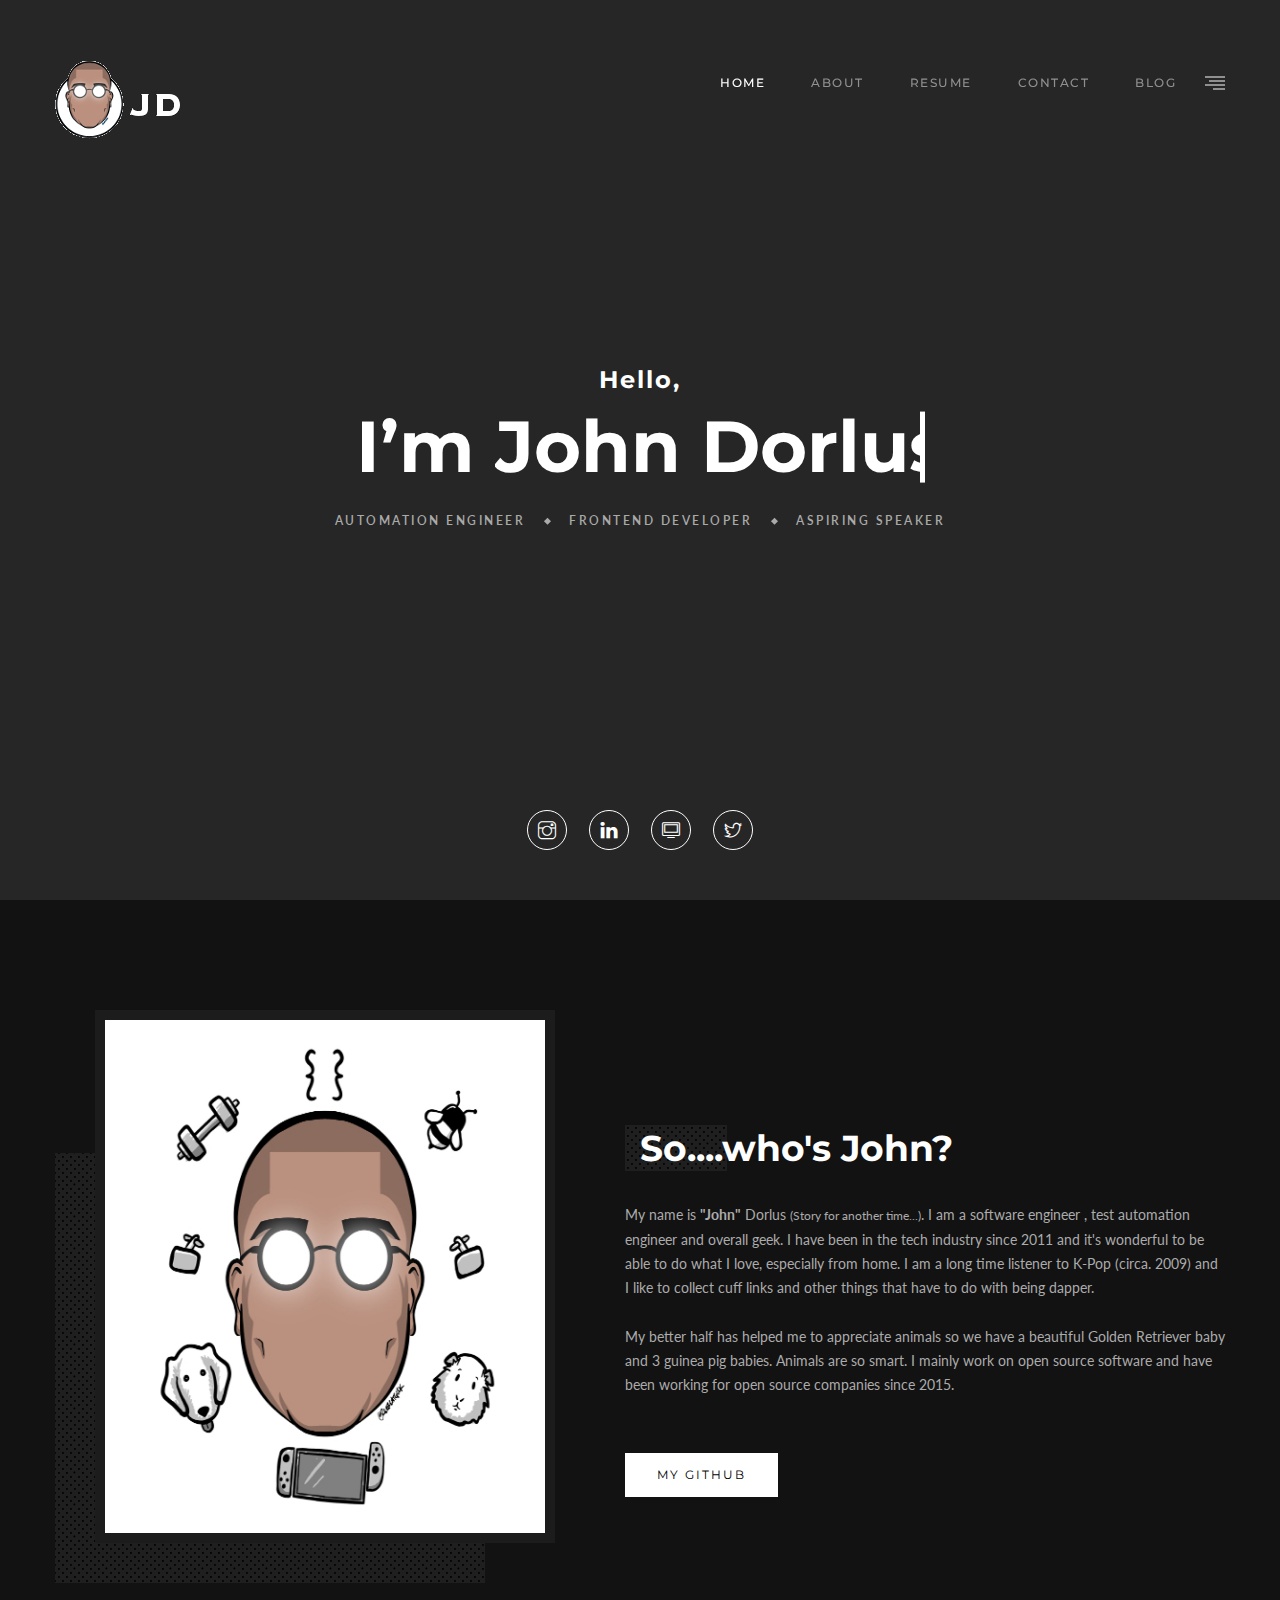
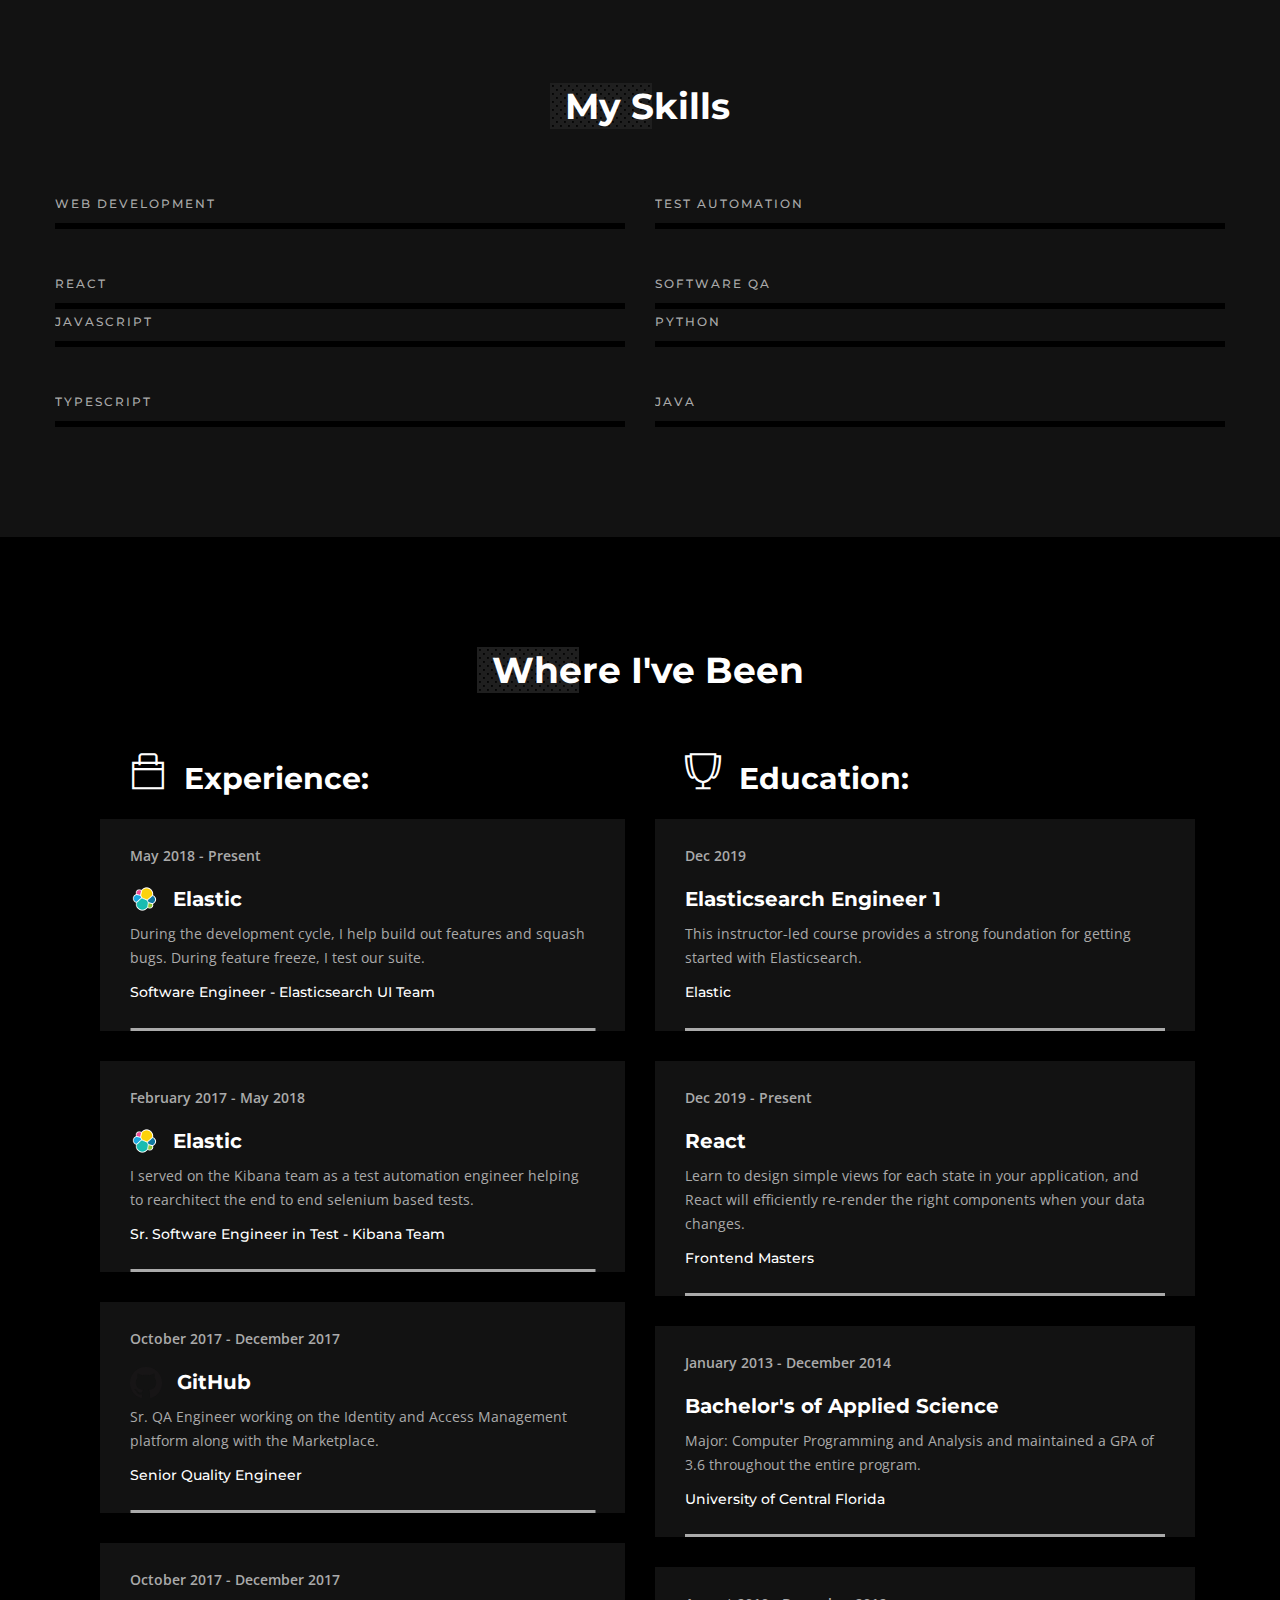
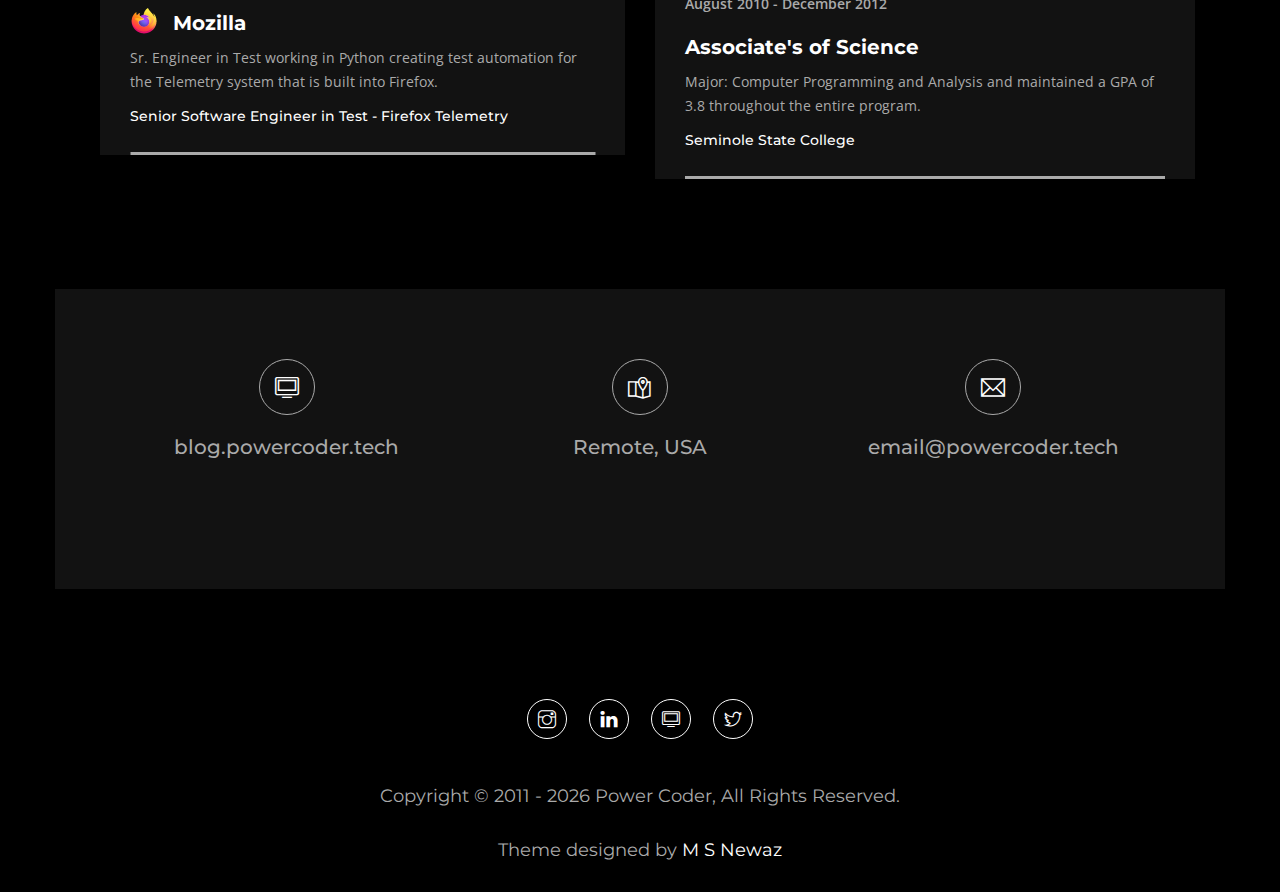
==== index.html @ 0dadda08 "Added new icons for job section and updated job descriptions." ====
<!doctype html>
<html class="no-js" lang="zxx">

<head>
    <meta charset="utf-8">
    <meta http-equiv="X-UA-Compatible" content="IE=edge">
    <title>John Dorlus | Developer | Tester</title>
    <meta name="description" content="">
    <meta name="viewport" content="width=device-width, initial-scale=1">
    <!-- Favicon icon -->
    <link rel="icon" href="img/favicon.ico" sizes="16x16" type="image/png">
    <!-- All CSS file included here -->
    <link rel="stylesheet" href="css/bootstrap.min.css">
    <link rel="stylesheet" href="css/slick.css">
    <link rel="stylesheet" href="css/elements.css">
    <link rel="stylesheet" href="style.css">
    <link rel="stylesheet" href="css/responsive.css">
    <!-- Modernizr JS -->
    <script src="js/vendor/modernizr-2.8.3.min.js"></script>
</head>

<body id="top">
    <!-- Main wrapper start -->
    <div class="wrapper dark-layout">
        <!-- Header area start -->
        <header id="header-area" class="header-area" data-spy="affix" data-offset-top="1">
            <nav class="navbar">
                <div class="container">
                    <div class="row">
                        <div class="col-sm-12">
                            <div class="navbar-inner">
                                <div class="logo">
                                    <a href="#"><img src="img/dark/JD_Logo.png" alt="Powercoder Logo" /></a>
                                </div>
                                <div class="main-menu-wrapper" id="navigation">
                                    <ul class="nav navbar-nav navbar-right" id="main-menu">
                                        <li class="active"><a href="#home">Home</a></li>
                                        <li><a href="#about">About</a></li>
                                        <li><a href="#resume">Resume</a></li>
                                        <li><a href="#contact">Contact</a></li>
                                        <li><a href="https://blog.powercoder.tech" target="_blank">Blog</a></li>
                                    </ul>
                                </div>
                                <div class="expand-menu-open">
                                    <span></span>
                                    <span></span>
                                    <span></span>
                                    <span></span>
                                </div>
                            </div>
                        </div>
                    </div>
                </div>
            </nav>
        </header>
        <!-- Header area end -->
        <!-- Slide menu start -->
        <div class="mainmenu-expand">
            <div class="close-menu">
                <i class="ti-close"></i>
            </div>
            <div class="menu-logo">
                <a href="index.html"><img src="img/dark/JD_Logo.png" alt=""></a>
            </div>
            <nav class="navbar">
                <div class="mainmenu-box" id="navigation-2">
                    <ul class="nav navbar-nav" id="slide-nav">
                        <li class="active"><a href="#home">Home</a></li>
                        <li><a href="#about">About</a></li>
                        <li><a href="#resume">Resume</a></li>
                        <li><a href="#contact">Contact</a></li>
                        <li><a href="https://blog.powercoder.tech" target="_blank">Blog</a></li>
                    </ul>
                </div>
            </nav>
            <div class="sidebar-bookmark-area">
                <p>Follow me on social media:</p>
                <ul class="expand-social social-bookmark">
                    <li>
                        <a target="_blank" href="https://www.instagram.com/thepowercoder"><i
                                class="ti-instagram"></i></a>
                    </li>
                    <li>
                        <a target="_blank" href="https://www.linkedin.com/in/johndorlus"><i class="ti-linkedin"></i></a>
                    </li>
                    <li>
                        <a target="_blank" href="https://dev.to/the_power_coder"><i class="ti-desktop"></i></a>
                    </li>
                    <li>
                        <a target="_blank" href="https://www.twitter.com/the_power_coder"><i class="ti-twitter"></i></a>
                    </li>
                </ul>
            </div>
            <p class="expand-copyright">Copyright &copy; 2011 - <span id="year"></span></p>
            <p class="expand-copyright">Power Coder, All Rights Reserved.</p>
        </div>
        <!-- Slide menu end -->
        <!-- Main content start -->
        <div class="content">
            <!-- Slider area start -->
            <div class="slider-area" id="home">
                <div class="container-fluid">
                    <div class="row">
                        <div class="col-lg-12">
                            <div class="slider-content-wrapper">
                                <div class="slider-content text-center">
                                    <h3>Hello,</h3>
                                    <h1 class="cd-headline clip is-full-width">
                                        <span>I’m </span>
                                        <span class="cd-words-wrapper">
                                            <b class="is-visible">John Dorlus</b>
                                            <b>a Software Engineer</b>
                                            <b>a Test Automation Engineer</b>
                                            <b>an Elastician</b>
                                        </span>
                                    </h1>
                                    <h1 class="mobile-slider-title">I’m John Dorlus</h1>
                                    <ul class="profile-description">
                                        <li>AUTOMATION ENGINEER</li>
                                        <li>FRONTEND DEVELOPER</li>
                                        <li>ASPIRING SPEAKER</li>
                                    </ul>
                                </div>
                                <div class="header-social social-bookmark">
                                    <ul>
                                        <li>
                                            <a target="_blank" href="https://www.instagram.com/thepowercoder"><i
                                                    class="ti-instagram"></i></a>
                                        </li>
                                        <li>
                                            <a target="_blank" href="https://www.linkedin.com/in/johndorlus"><i
                                                    class="ti-linkedin"></i></a>
                                        </li>
                                        <li>
                                            <a target="_blank" href="https://dev.to/the_power_coder"><i
                                                    class="ti-desktop"></i></a>
                                        </li>
                                        <li>
                                            <a target="_blank" href="https://www.twitter.com/the_power_coder"><i
                                                    class="ti-twitter"></i></a>
                                        </li>
                                    </ul>
                                </div>
                            </div>
                        </div>
                    </div>
                </div>
            </div>
            <!-- Slider area end -->
            <!-- About area start -->
            <div class="about-area gray-bg pt-110" id="about">
                <div class="container">
                    <div class="row">
                        <div class="col-lg-5 col-md-5">
                            <div class="profile-image">
                                <img src="img/dark/john_profile.jpg" alt="John Profile Pic">
                            </div>
                        </div>
                        <div class="col-md-6 col-md-offset-1 col-lg-6 col-lg-offset-1">
                            <div class="profile-wrapper pt-115">
                                <div class="section-title">
                                    <h1>So....who's John?</h1>
                                </div>
                                <div class="profile-details">
                                    <p>
                                        My name is <b>"John"</b> Dorlus <small>(Story for another time...)</small>. I am
                                        a software engineer
                                        , test automation engineer and overall geek. I have been in the tech industry
                                        since 2011 and it's wonderful
                                        to be able to do what I love, especially from home. I am a long time listener to
                                        K-Pop (circa. 2009) and I like
                                        to collect cuff links and other things that have to do with being dapper.
                                    </p>
                                    <p>
                                        My better half has helped me to appreciate animals so we have a beautiful Golden
                                        Retriever baby and 3 guinea
                                        pig babies. Animals are so smart. I mainly work on open source software and have
                                        been working for open source
                                        companies since 2015.
                                    </p>
                                </div>
                                <div class="profile-action-btn">
                                    <a class="button" href="https://www.github.com/cuff-links" target="_blank">My
                                        GitHub</a>
                                </div>
                            </div>
                        </div>
                    </div>
                </div>
            </div>
            <!-- About area end -->
            <!-- Skill area start -->
            <div class="skill-area gray-bg pt-100 pb-110">
                <div class="container">
                    <div class="row">
                        <div class="col-lg-12">
                            <div class="section-title text-center">
                                <h1>My Skills</h1>
                            </div>
                        </div>
                    </div>
                    <div class="row">
                        <div class="col-sm-6">
                            <div class="progress-wrapper">
                                <div class="single-progressbar">
                                    <h6>Web Development</h6>
                                    <div class="progress">
                                        <div class="progress-bar wow fadeInLeft animated" role="progressbar"
                                            aria-valuenow="75" aria-valuemin="0" aria-valuemax="100" style="width: 75%;"
                                            data-wow-delay=".5s" data-wow-duration="0.5s">
                                            <span>75%</span>
                                        </div>
                                    </div>
                                </div>
                                <div class="single-progressbar">
                                    <h6>React</h6>
                                    <div class="progress">
                                        <div class="progress-bar wow fadeInLeft animated" role="progressbar"
                                            aria-valuenow="50" aria-valuemin="0" aria-valuemax="100" style="width: 50%;"
                                            data-wow-delay=".6s" data-wow-duration="0.6s">
                                            <span>50%</span>
                                        </div>
                                    </div>
                                </div>
                            </div>
                        </div>
                        <div class="col-sm-6">
                            <div class="progress-wrapper">
                                <div class="single-progressbar">
                                    <h6>Test Automation</h6>
                                    <div class="progress">
                                        <div class="progress-bar wow fadeInLeft animated" role="progressbar"
                                            aria-valuenow="97" aria-valuemin="0" aria-valuemax="100" style="width: 97%;"
                                            data-wow-delay=".7s" data-wow-duration="0.7s">
                                            <span>97%</span>
                                        </div>
                                    </div>
                                </div>
                                <div class="single-progressbar">
                                    <h6>Software QA</h6>
                                    <div class="progress">
                                        <div class="progress-bar wow fadeInLeft animated" role="progressbar"
                                            aria-valuenow="85" aria-valuemin="0" aria-valuemax="100" style="width: 85%;"
                                            data-wow-delay=".8s" data-wow-duration="0.8s">
                                            <span>85%</span>
                                        </div>
                                    </div>
                                </div>
                            </div>
                        </div>
                        <div class="col-sm-6">
                            <div class="progress-wrapper">
                                <div class="single-progressbar">
                                    <h6>JavaScript</h6>
                                    <div class="progress">
                                        <div class="progress-bar wow fadeInLeft animated" role="progressbar"
                                            aria-valuenow="78" aria-valuemin="0" aria-valuemax="100" style="width: 78%;"
                                            data-wow-delay=".5s" data-wow-duration="0.5s">
                                            <span>78%</span>
                                        </div>
                                    </div>
                                </div>
                                <div class="single-progressbar">
                                    <h6>TypeScript</h6>
                                    <div class="progress">
                                        <div class="progress-bar wow fadeInLeft animated" role="progressbar"
                                            aria-valuenow="65" aria-valuemin="0" aria-valuemax="100" style="width: 65%;"
                                            data-wow-delay=".6s" data-wow-duration="0.6s">
                                            <span>65%</span>
                                        </div>
                                    </div>
                                </div>
                            </div>
                        </div>
                        <div class="col-sm-6">
                            <div class="progress-wrapper">
                                <div class="single-progressbar">
                                    <h6>Python</h6>
                                    <div class="progress">
                                        <div class="progress-bar wow fadeInLeft animated" role="progressbar"
                                            aria-valuenow="75" aria-valuemin="0" aria-valuemax="100" style="width: 75%;"
                                            data-wow-delay=".7s" data-wow-duration="0.7s">
                                            <span>75%</span>
                                        </div>
                                    </div>
                                </div>
                                <div class="single-progressbar">
                                    <h6>Java</h6>
                                    <div class="progress">
                                        <div class="progress-bar wow fadeInLeft animated" role="progressbar"
                                            aria-valuenow="70" aria-valuemin="0" aria-valuemax="100" style="width: 70%;"
                                            data-wow-delay=".8s" data-wow-duration="0.8s">
                                            <span>70%</span>
                                        </div>
                                    </div>
                                </div>
                            </div>
                        </div>
                    </div>
                </div>
            </div>
            <!-- Skill area end -->
            <!-- Resume area start-->
            <div class="resume-area black-bg pt-110 pb-80" id="resume">
                <div class="container">
                    <div class="row">
                        <div class="section-title text-center">
                            <h1>Where I've Been</h1>
                        </div>
                    </div>
                    <div class="col-sm-6">
                        <div class="resume-wrapper right">
                            <div class="resume-title">
                                <h2> <span><i class="ti-bag"></i></span>Experience:</h2>
                            </div>
                            <div class="single-resume">
                                <p class="work-duration">May 2018 - Present</p>
                                <h4><span><img src="img/others/elastic_28x28.png" alt="Elastic logo"></span>Elastic</h4>
                                <p>During the development cycle, I help build out features and squash bugs. During
                                    feature freeze, I test our suite.
                                </p>
                                <h5>Software Engineer - Elasticsearch UI Team</h5>
                            </div>
                            <div class="single-resume">
                                <p class="work-duration">February 2017 - May 2018</p>
                                <h4><span><img src="img/others/elastic_28x28.png" alt="Elastic logo"></span>Elastic</h4>
                                <p>I served on the Kibana team as a test automation engineer helping to rearchitect
                                    the end to end selenium based tests.
                                </p>
                                <h5>Sr. Software Engineer in Test - Kibana Team</h5>
                            </div>
                            <div class="single-resume">
                                <p class="work-duration">October 2017 - December 2017</p>
                                <h4><span><img src="img/others/GitHub-Mark-32px.png" alt="Github Logo"></span>GitHub
                                </h4>
                                <p>Sr. QA Engineer working on the Identity and Access Management platform along with the
                                    Marketplace.</p>
                                <h5>Senior Quality Engineer</h5>
                            </div>
                            <div class="single-resume">
                                <p class="work-duration">October 2017 - December 2017</p>
                                <h4><span><img src="img/others/28px_Firefox_logo,_2019.svg.png"
                                            alt="Firefox Logo"></span>Mozilla</h4>
                                <p>Sr. Engineer in Test working in Python creating test automation for the Telemetry
                                    system that is built into Firefox.
                                </p>
                                <h5>Senior Software Engineer in Test - Firefox Telemetry</h5>
                            </div>
                        </div>
                    </div>
                    <div class="row">
                        <div class="col-sm-6">
                            <div class="resume-wrapper left">
                                <div class="resume-title">
                                    <h2> <span><i class="ti-cup"></i></span>Education:</h2>
                                </div>
                                <div class="single-resume">
                                    <p class="work-duration">Dec 2019</p>
                                    <h4>Elasticsearch Engineer 1</h4>
                                    <p>This instructor-led course provides a strong foundation for getting started with
                                        Elasticsearch.</p>
                                    <h5>Elastic</h5>
                                </div>
                                <div class="single-resume">
                                    <p class="work-duration">Dec 2019 - Present</p>
                                    <h4>React</h4>
                                    <p>Learn to design simple views for each state in your application, and React will
                                        efficiently re-render the right components when your data changes.
                                    </p>
                                    <h5>Frontend Masters</h5>
                                </div>
                                <div class="single-resume">
                                    <p class="work-duration">January 2013 - December 2014</p>
                                    <h4>Bachelor's of Applied Science</h4>
                                    <p>
                                        Major: Computer Programming and Analysis and maintained a GPA of 3.6 throughout
                                        the entire program.
                                    </p>
                                    <h5>University of Central Florida</h5>
                                </div>
                                <div class="single-resume">
                                    <p class="work-duration">August 2010 - December 2012</p>
                                    <h4>Associate's of Science</h4>
                                    <p>
                                        Major: Computer Programming and Analysis and maintained a GPA of 3.8 throughout
                                        the entire program.
                                    </p>
                                    <h5>Seminole State College</h5>
                                </div>
                            </div>
                        </div>
                    </div>
                </div>
            </div>
            <!-- Resume area end -->
            <!-- Contact area start -->
            <div class="contact-area black-bg pb-110" id="contact">
                <div class="container">
                    <div class="contact-wrapper">
                        <div class="row">
                            <div class="col-sm-4">
                                <div class="contact-address text-center">
                                    <i class="ti-desktop"></i>
                                    <h4>
                                        <a href="https://blog.powercoder.tech" target="_blank">blog.powercoder.tech</a>
                                    </h4>
                                </div>
                            </div>
                            <div class="col-sm-4">
                                <div class="contact-address text-center">
                                    <i class="ti-map-alt"></i>
                                    <h4>
                                        Remote, USA
                                    </h4>
                                </div>
                            </div>
                            <div class="col-sm-4">
                                <div class="contact-address text-center">
                                    <i class="ti-email"></i>
                                    <h4>
                                        <a
                                            href="mailto:email@powercoder.tech?subject=Contact John Dorlus">email@powercoder.tech</a>
                                    </h4>
                                </div>
                            </div>
                        </div>
                    </div>
                </div>
            </div>
            <!-- Contact area end -->
            <!-- Footer area start -->
            <footer class="footer-area black-bg">
                <div class="container">
                    <div class="row">
                        <div class="col-lg-12">
                            <div class="footer-social social-bookmark text-center">
                                <ul>
                                    <li>
                                        <a target="_blank" href="https://www.instagram.com/thepowercoder"><i
                                                class="ti-instagram"></i></a>
                                    </li>
                                    <li>
                                        <a target="_blank" href="https://www.linkedin.com/in/johndorlus"><i
                                                class="ti-linkedin"></i></a>
                                    </li>
                                    <li>
                                        <a target="_blank" href="https://dev.to/the_power_coder"><i
                                                class="ti-desktop"></i></a>
                                    </li>
                                    <li>
                                        <a target="_blank" href="https://www.twitter.com/the_power_coder"><i
                                                class="ti-twitter"></i></a>
                                    </li>
                                </ul>
                            </div>
                            <div class="copyright text-center">
                                <p>Copyright &copy; 2011 - <span id="yearFooter"></span> Power Coder, All Rights
                                    Reserved.</p>
                                <p>Theme designed by <a target="_blank"
                                        href="https://themeforest.net/item/johny-minimal-personal-portfolio-template/19807770">M
                                        S Newaz</a></p>
                            </div>
                        </div>
                    </div>
                </div>
            </footer>
            <!-- Footer area end -->
        </div>
        <!-- Main content end -->
    </div>
    <!-- Main wrapper end -->
    <!-- All JS file included here -->
    <script src="js/vendor/jquery-1.12.0.min.js"></script>
    <script src="js/bootstrap.min.js"></script>
    <script src="js/jquery-ui.js"></script>
    <script src="js/waypoints.min.js"></script>
    <script src="js/jquery.counterup.min.js"></script>
    <script src="js/isotope.pkgd.min.js"></script>
    <script src="js/slick.min.js"></script>
    <script src="js/ajax-mail.js"></script>
    <script src="js/plugins.js"></script>
    <script src="js/main.js"></script>
</body>

</html>
---- css/elements.css ----
@import "themify-icons.css";
@import "animate.css";
/***************************************************************
Venobox.css
***************************************************************/
.vbox-overlay *,
.vbox-overlay *:before,
.vbox-overlay *:after {
    -webkit-backface-visibility: hidden;
    -webkit-box-sizing: border-box;
    -moz-box-sizing: border-box;
    box-sizing: border-box;
}
.vbox-overlay {
    width: 100%;
    height: 100%;
    position: fixed;
    top: 0;
    left: 0;
    bottom: 0;
    z-index: 1040;
    opacity: 0;
    overflow-x: hidden;
    overflow-y: auto;
}
.vbox-preloader {
    position: absolute;
    left: 0;
    right: 0;
    top: 0;
    bottom: 0;
    display: -webkit-flex;
    -webkit-justify-content: center;
    -webkit-align-items: center;
    -webkit-align-content: center;
    display: flex;
    justify-content: center;
    align-items: center;
    align-content: center;
}
/* ----- navigation ----- */
.vbox-title {
    width: 100%;
    height: 40px;
    float: left;
    text-align: center;
    line-height: 28px;
    font-size: 12px;
    padding: 6px 40px;
    overflow: hidden;
    position: fixed;
    display: none;
    left: 0;
    z-index: 1050;
}
.vbox-close {
    cursor: pointer;
    position: fixed;
    top: -1px;
    right: 0;
    width: 50px;
    height: 40px;
    padding: 6px;
    display: block;
    background-position: 10px center;
    overflow: hidden;
    font-size: 24px;
    line-height: 1;
    text-align: center;
    z-index: 1050;
}
.vbox-num {
    cursor: pointer;
    position: fixed;
    left: 0;
    height: 40px;
    display: block;
    overflow: hidden;
    line-height: 28px;
    font-size: 12px;
    padding: 6px 10px;
    display: none;
    z-index: 1050;
}
/****************
Navigation arrows
****************/
.vbox-next,
.vbox-prev {
    position: fixed;
    top: 50%;
    margin-top: -15px;
    overflow: hidden;
    cursor: pointer;
    display: block;
    width: 45px;
    height: 45px;
    z-index: 1050;
}
.vbox-next span,
.vbox-prev span {
    position: relative;
    width: 20px;
    height: 20px;
    border: 2px solid transparent;
    border-top-color: #B6B6B6;
    border-right-color: #B6B6B6;
    text-indent: -100px;
    position: absolute;
    top: 8px;
    display: block;
}
.vbox-prev {
    left: 15px;
}
.vbox-next {
    right: 15px;
}
.vbox-prev span {
    left: 10px;
    -ms-transform: rotate(-135deg);
    -webkit-transform: rotate(-135deg);
    transform: rotate(-135deg);
}
.vbox-next span {
    -ms-transform: rotate(45deg);
    -webkit-transform: rotate(45deg);
    transform: rotate(45deg);
    right: 10px;
}
/************
Inline window
************/
.vbox-inline {
    width: 420px;
    height: 315px;
    height: 80vh;
    padding: 10px;
    background: #fff;
    margin: 0 auto;
    overflow: auto;
    text-align: left;
}
/*********************
Video & iFrames window
*********************/
.venoframe {
    max-width: 100%;
    width: 100%;
    border: none;
    width: 100%;
    height: 260px;
    height: 80vh;
}
.venoframe.vbvid {
    height: 260px;
}
@media (min-width: 768px) {
    .venoframe,
    .vbox-inline {
        width: 90%;
        height: 360px;
        height: 80vh;
    }
    .venoframe.vbvid {
        width: 640px;
        height: 360px;
    }
}
@media (min-width: 992px) {
    .venoframe,
    .vbox-inline {
        max-width: 1200px;
        width: 80%;
        height: 540px;
        height: 80vh;
    }
    .venoframe.vbvid {
        width: 960px;
        height: 540px;
    }
}
/*********************************************************
Please do NOT edit this part! 
or at least read this note: http://i.imgur.com/7C0ws9e.gif
*********************************************************/
.vbox-open {
    overflow: hidden;
}
.vbox-container {
    position: relative;
    background: #000;
    width: 100%;
    max-width: 1200px;
    margin: 0 auto;
    padding: 0;
}
.vbox-content {
    text-align: center;
    float: left;
    width: 100%;
    position: relative;
    overflow: hidden;
    padding: 20px 10px;
}
.vbox-container img {
    max-width: 100%;
    height: auto;
}
.figlio {
    box-shadow: 0 0 12px rgba(0, 0, 0, 0.19), 0 6px 6px rgba(0, 0, 0, 0.23);
    max-width: 100%;
    text-align: initial;
}
.vbox-content {
    -webkit-overflow-scrolling: touch;
}
/****************
Animated headline
****************/
.cd-words-wrapper {
    display: inline-block;
    position: relative;
    text-align: left;
}
.cd-words-wrapper b {
    display: inline-block;
    position: absolute;
    white-space: nowrap;
    left: 0;
    top: 0;
}
.cd-words-wrapper b.is-visible {
    position: relative;
}
.no-js .cd-words-wrapper b {
    opacity: 0;
}
.no-js .cd-words-wrapper b.is-visible {
    opacity: 1;
}
/********
xrotate-1 
*********/
.cd-headline.rotate-1 .cd-words-wrapper {
    -webkit-perspective: 300px;
    -moz-perspective: 300px;
    perspective: 300px;
}
.cd-headline.rotate-1 b {
    opacity: 0;
    -webkit-transform-origin: 50% 100%;
    -moz-transform-origin: 50% 100%;
    -ms-transform-origin: 50% 100%;
    -o-transform-origin: 50% 100%;
    transform-origin: 50% 100%;
    -webkit-transform: rotateX(180deg);
    -moz-transform: rotateX(180deg);
    -ms-transform: rotateX(180deg);
    -o-transform: rotateX(180deg);
    transform: rotateX(180deg);
}
.cd-headline.rotate-1 b.is-visible {
    opacity: 1;
    -webkit-transform: rotateX(0deg);
    -moz-transform: rotateX(0deg);
    -ms-transform: rotateX(0deg);
    -o-transform: rotateX(0deg);
    transform: rotateX(0deg);
    -webkit-animation: cd-rotate-1-in 1.2s;
    -moz-animation: cd-rotate-1-in 1.2s;
    animation: cd-rotate-1-in 1.2s;
}
.cd-headline.rotate-1 b.is-hidden {
    -webkit-transform: rotateX(180deg);
    -moz-transform: rotateX(180deg);
    -ms-transform: rotateX(180deg);
    -o-transform: rotateX(180deg);
    transform: rotateX(180deg);
    -webkit-animation: cd-rotate-1-out 1.2s;
    -moz-animation: cd-rotate-1-out 1.2s;
    animation: cd-rotate-1-out 1.2s;
}
@-webkit-keyframes cd-rotate-1-in {
    0% {
        -webkit-transform: rotateX(180deg);
        opacity: 0;
    }
    35% {
        -webkit-transform: rotateX(120deg);
        opacity: 0;
    }
    65% {
        opacity: 0;
    }
    100% {
        -webkit-transform: rotateX(360deg);
        opacity: 1;
    }
}
@-moz-keyframes cd-rotate-1-in {
    0% {
        -moz-transform: rotateX(180deg);
        opacity: 0;
    }
    35% {
        -moz-transform: rotateX(120deg);
        opacity: 0;
    }
    65% {
        opacity: 0;
    }
    100% {
        -moz-transform: rotateX(360deg);
        opacity: 1;
    }
}
@keyframes cd-rotate-1-in {
    0% {
        -webkit-transform: rotateX(180deg);
        -moz-transform: rotateX(180deg);
        -ms-transform: rotateX(180deg);
        -o-transform: rotateX(180deg);
        transform: rotateX(180deg);
        opacity: 0;
    }
    35% {
        -webkit-transform: rotateX(120deg);
        -moz-transform: rotateX(120deg);
        -ms-transform: rotateX(120deg);
        -o-transform: rotateX(120deg);
        transform: rotateX(120deg);
        opacity: 0;
    }
    65% {
        opacity: 0;
    }
    100% {
        -webkit-transform: rotateX(360deg);
        -moz-transform: rotateX(360deg);
        -ms-transform: rotateX(360deg);
        -o-transform: rotateX(360deg);
        transform: rotateX(360deg);
        opacity: 1;
    }
}
@-webkit-keyframes cd-rotate-1-out {
    0% {
        -webkit-transform: rotateX(0deg);
        opacity: 1;
    }
    35% {
        -webkit-transform: rotateX(-40deg);
        opacity: 1;
    }
    65% {
        opacity: 0;
    }
    100% {
        -webkit-transform: rotateX(180deg);
        opacity: 0;
    }
}
@-moz-keyframes cd-rotate-1-out {
    0% {
        -moz-transform: rotateX(0deg);
        opacity: 1;
    }
    35% {
        -moz-transform: rotateX(-40deg);
        opacity: 1;
    }
    65% {
        opacity: 0;
    }
    100% {
        -moz-transform: rotateX(180deg);
        opacity: 0;
    }
}
@keyframes cd-rotate-1-out {
    0% {
        -webkit-transform: rotateX(0deg);
        -moz-transform: rotateX(0deg);
        -ms-transform: rotateX(0deg);
        -o-transform: rotateX(0deg);
        transform: rotateX(0deg);
        opacity: 1;
    }
    35% {
        -webkit-transform: rotateX(-40deg);
        -moz-transform: rotateX(-40deg);
        -ms-transform: rotateX(-40deg);
        -o-transform: rotateX(-40deg);
        transform: rotateX(-40deg);
        opacity: 1;
    }
    65% {
        opacity: 0;
    }
    100% {
        -webkit-transform: rotateX(180deg);
        -moz-transform: rotateX(180deg);
        -ms-transform: rotateX(180deg);
        -o-transform: rotateX(180deg);
        transform: rotateX(180deg);
        opacity: 0;
    }
}
/****
xtype 
****/
.cd-headline.type .cd-words-wrapper {
    vertical-align: top;
    overflow: hidden;
}
.cd-headline.type .cd-words-wrapper::after {
    content: '';
    position: absolute;
    right: 0;
    top: 50%;
    bottom: auto;
    -webkit-transform: translateY(-50%);
    -moz-transform: translateY(-50%);
    -ms-transform: translateY(-50%);
    -o-transform: translateY(-50%);
    transform: translateY(-50%);
    height: 90%;
    width: 1px;
    background-color: #aebcb9;
}
.cd-headline.type .cd-words-wrapper.waiting::after {
    -webkit-animation: cd-pulse 1s infinite;
    -moz-animation: cd-pulse 1s infinite;
    animation: cd-pulse 1s infinite;
}
.cd-headline.type .cd-words-wrapper.selected {
    background-color: #aebcb9;
}
.cd-headline.type .cd-words-wrapper.selected::after {
    visibility: hidden;
}
.cd-headline.type .cd-words-wrapper.selected b {
    color: #0d0d0d;
}
.cd-headline.type b {
    visibility: hidden;
}
.cd-headline.type b.is-visible {
    visibility: visible;
}
.cd-headline.type i {
    position: absolute;
    visibility: hidden;
}
.cd-headline.type i.in {
    position: relative;
    visibility: visible;
}
@-webkit-keyframes cd-pulse {
    0% {
        -webkit-transform: translateY(-50%) scale(1);
        opacity: 1;
    }
    40% {
        -webkit-transform: translateY(-50%) scale(0.9);
        opacity: 0;
    }
    100% {
        -webkit-transform: translateY(-50%) scale(0);
        opacity: 0;
    }
}
@-moz-keyframes cd-pulse {
    0% {
        -moz-transform: translateY(-50%) scale(1);
        opacity: 1;
    }
    40% {
        -moz-transform: translateY(-50%) scale(0.9);
        opacity: 0;
    }
    100% {
        -moz-transform: translateY(-50%) scale(0);
        opacity: 0;
    }
}
@keyframes cd-pulse {
    0% {
        -webkit-transform: translateY(-50%) scale(1);
        -moz-transform: translateY(-50%) scale(1);
        -ms-transform: translateY(-50%) scale(1);
        -o-transform: translateY(-50%) scale(1);
        transform: translateY(-50%) scale(1);
        opacity: 1;
    }
    40% {
        -webkit-transform: translateY(-50%) scale(0.9);
        -moz-transform: translateY(-50%) scale(0.9);
        -ms-transform: translateY(-50%) scale(0.9);
        -o-transform: translateY(-50%) scale(0.9);
        transform: translateY(-50%) scale(0.9);
        opacity: 0;
    }
    100% {
        -webkit-transform: translateY(-50%) scale(0);
        -moz-transform: translateY(-50%) scale(0);
        -ms-transform: translateY(-50%) scale(0);
        -o-transform: translateY(-50%) scale(0);
        transform: translateY(-50%) scale(0);
        opacity: 0;
    }
}
/********
xrotate-2 
********/
.cd-headline.rotate-2 .cd-words-wrapper {
    -webkit-perspective: 300px;
    -moz-perspective: 300px;
    perspective: 300px;
}
.cd-headline.rotate-2 i,
.cd-headline.rotate-2 em {
    display: inline-block;
    -webkit-backface-visibility: hidden;
    backface-visibility: hidden;
}
.cd-headline.rotate-2 b {
    opacity: 0;
}
.cd-headline.rotate-2 i {
    -webkit-transform-style: preserve-3d;
    -moz-transform-style: preserve-3d;
    -ms-transform-style: preserve-3d;
    -o-transform-style: preserve-3d;
    transform-style: preserve-3d;
    -webkit-transform: translateZ(-20px) rotateX(90deg);
    -moz-transform: translateZ(-20px) rotateX(90deg);
    -ms-transform: translateZ(-20px) rotateX(90deg);
    -o-transform: translateZ(-20px) rotateX(90deg);
    transform: translateZ(-20px) rotateX(90deg);
    opacity: 0;
}
.is-visible .cd-headline.rotate-2 i {
    opacity: 1;
}
.cd-headline.rotate-2 i.in {
    -webkit-animation: cd-rotate-2-in 0.4s forwards;
    -moz-animation: cd-rotate-2-in 0.4s forwards;
    animation: cd-rotate-2-in 0.4s forwards;
}
.cd-headline.rotate-2 i.out {
    -webkit-animation: cd-rotate-2-out 0.4s forwards;
    -moz-animation: cd-rotate-2-out 0.4s forwards;
    animation: cd-rotate-2-out 0.4s forwards;
}
.cd-headline.rotate-2 em {
    -webkit-transform: translateZ(20px);
    -moz-transform: translateZ(20px);
    -ms-transform: translateZ(20px);
    -o-transform: translateZ(20px);
    transform: translateZ(20px);
}
.no-csstransitions .cd-headline.rotate-2 i {
    -webkit-transform: rotateX(0deg);
    -moz-transform: rotateX(0deg);
    -ms-transform: rotateX(0deg);
    -o-transform: rotateX(0deg);
    transform: rotateX(0deg);
    opacity: 0;
}
.no-csstransitions .cd-headline.rotate-2 i em {
    -webkit-transform: scale(1);
    -moz-transform: scale(1);
    -ms-transform: scale(1);
    -o-transform: scale(1);
    transform: scale(1);
}
.no-csstransitions .cd-headline.rotate-2 .is-visible i {
    opacity: 1;
}
@-webkit-keyframes cd-rotate-2-in {
    0% {
        opacity: 0;
        -webkit-transform: translateZ(-20px) rotateX(90deg);
    }
    60% {
        opacity: 1;
        -webkit-transform: translateZ(-20px) rotateX(-10deg);
    }
    100% {
        opacity: 1;
        -webkit-transform: translateZ(-20px) rotateX(0deg);
    }
}
@-moz-keyframes cd-rotate-2-in {
    0% {
        opacity: 0;
        -moz-transform: translateZ(-20px) rotateX(90deg);
    }
    60% {
        opacity: 1;
        -moz-transform: translateZ(-20px) rotateX(-10deg);
    }
    100% {
        opacity: 1;
        -moz-transform: translateZ(-20px) rotateX(0deg);
    }
}
@keyframes cd-rotate-2-in {
    0% {
        opacity: 0;
        -webkit-transform: translateZ(-20px) rotateX(90deg);
        -moz-transform: translateZ(-20px) rotateX(90deg);
        -ms-transform: translateZ(-20px) rotateX(90deg);
        -o-transform: translateZ(-20px) rotateX(90deg);
        transform: translateZ(-20px) rotateX(90deg);
    }
    60% {
        opacity: 1;
        -webkit-transform: translateZ(-20px) rotateX(-10deg);
        -moz-transform: translateZ(-20px) rotateX(-10deg);
        -ms-transform: translateZ(-20px) rotateX(-10deg);
        -o-transform: translateZ(-20px) rotateX(-10deg);
        transform: translateZ(-20px) rotateX(-10deg);
    }
    100% {
        opacity: 1;
        -webkit-transform: translateZ(-20px) rotateX(0deg);
        -moz-transform: translateZ(-20px) rotateX(0deg);
        -ms-transform: translateZ(-20px) rotateX(0deg);
        -o-transform: translateZ(-20px) rotateX(0deg);
        transform: translateZ(-20px) rotateX(0deg);
    }
}
@-webkit-keyframes cd-rotate-2-out {
    0% {
        opacity: 1;
        -webkit-transform: translateZ(-20px) rotateX(0);
    }
    60% {
        opacity: 0;
        -webkit-transform: translateZ(-20px) rotateX(-100deg);
    }
    100% {
        opacity: 0;
        -webkit-transform: translateZ(-20px) rotateX(-90deg);
    }
}
@-moz-keyframes cd-rotate-2-out {
    0% {
        opacity: 1;
        -moz-transform: translateZ(-20px) rotateX(0);
    }
    60% {
        opacity: 0;
        -moz-transform: translateZ(-20px) rotateX(-100deg);
    }
    100% {
        opacity: 0;
        -moz-transform: translateZ(-20px) rotateX(-90deg);
    }
}
@keyframes cd-rotate-2-out {
    0% {
        opacity: 1;
        -webkit-transform: translateZ(-20px) rotateX(0);
        -moz-transform: translateZ(-20px) rotateX(0);
        -ms-transform: translateZ(-20px) rotateX(0);
        -o-transform: translateZ(-20px) rotateX(0);
        transform: translateZ(-20px) rotateX(0);
    }
    60% {
        opacity: 0;
        -webkit-transform: translateZ(-20px) rotateX(-100deg);
        -moz-transform: translateZ(-20px) rotateX(-100deg);
        -ms-transform: translateZ(-20px) rotateX(-100deg);
        -o-transform: translateZ(-20px) rotateX(-100deg);
        transform: translateZ(-20px) rotateX(-100deg);
    }
    100% {
        opacity: 0;
        -webkit-transform: translateZ(-20px) rotateX(-90deg);
        -moz-transform: translateZ(-20px) rotateX(-90deg);
        -ms-transform: translateZ(-20px) rotateX(-90deg);
        -o-transform: translateZ(-20px) rotateX(-90deg);
        transform: translateZ(-20px) rotateX(-90deg);
    }
}
/***********
xloading-bar 
***********/
.cd-headline.loading-bar span {
    display: inline-block;
    padding: .2em 0;
}
.cd-headline.loading-bar .cd-words-wrapper {
    overflow: hidden;
    vertical-align: top;
}
.cd-headline.loading-bar .cd-words-wrapper::after {
    content: '';
    position: absolute;
    left: 0;
    bottom: 0;
    height: 3px;
    width: 0;
    background: #0096a7;
    z-index: 2;
    -webkit-transition: width 0.3s -0.1s;
    -moz-transition: width 0.3s -0.1s;
    transition: width 0.3s -0.1s;
}
.cd-headline.loading-bar .cd-words-wrapper.is-loading::after {
    width: 100%;
    -webkit-transition: width 3s;
    -moz-transition: width 3s;
    transition: width 3s;
}
.cd-headline.loading-bar b {
    top: .2em;
    opacity: 0;
    -webkit-transition: opacity 0.3s;
    -moz-transition: opacity 0.3s;
    transition: opacity 0.3s;
}
.cd-headline.loading-bar b.is-visible {
    opacity: 1;
    top: 0;
}
/*****
xslide 
*****/
.cd-headline.slide span {
    display: inline-block;
    padding: .2em 0;
}
.cd-headline.slide .cd-words-wrapper {
    overflow: hidden;
    vertical-align: top;
}
.cd-headline.slide b {
    opacity: 0;
    top: .2em;
}
.cd-headline.slide b.is-visible {
    top: 0;
    opacity: 1;
    -webkit-animation: slide-in 0.6s;
    -moz-animation: slide-in 0.6s;
    animation: slide-in 0.6s;
}
.cd-headline.slide b.is-hidden {
    -webkit-animation: slide-out 0.6s;
    -moz-animation: slide-out 0.6s;
    animation: slide-out 0.6s;
}
@-webkit-keyframes slide-in {
    0% {
        opacity: 0;
        -webkit-transform: translateY(-100%);
    }
    60% {
        opacity: 1;
        -webkit-transform: translateY(20%);
    }
    100% {
        opacity: 1;
        -webkit-transform: translateY(0);
    }
}
@-moz-keyframes slide-in {
    0% {
        opacity: 0;
        -moz-transform: translateY(-100%);
    }
    60% {
        opacity: 1;
        -moz-transform: translateY(20%);
    }
    100% {
        opacity: 1;
        -moz-transform: translateY(0);
    }
}
@keyframes slide-in {
    0% {
        opacity: 0;
        -webkit-transform: translateY(-100%);
        -moz-transform: translateY(-100%);
        -ms-transform: translateY(-100%);
        -o-transform: translateY(-100%);
        transform: translateY(-100%);
    }
    60% {
        opacity: 1;
        -webkit-transform: translateY(20%);
        -moz-transform: translateY(20%);
        -ms-transform: translateY(20%);
        -o-transform: translateY(20%);
        transform: translateY(20%);
    }
    100% {
        opacity: 1;
        -webkit-transform: translateY(0);
        -moz-transform: translateY(0);
        -ms-transform: translateY(0);
        -o-transform: translateY(0);
        transform: translateY(0);
    }
}
@-webkit-keyframes slide-out {
    0% {
        opacity: 1;
        -webkit-transform: translateY(0);
    }
    60% {
        opacity: 0;
        -webkit-transform: translateY(120%);
    }
    100% {
        opacity: 0;
        -webkit-transform: translateY(100%);
    }
}
@-moz-keyframes slide-out {
    0% {
        opacity: 1;
        -moz-transform: translateY(0);
    }
    60% {
        opacity: 0;
        -moz-transform: translateY(120%);
    }
    100% {
        opacity: 0;
        -moz-transform: translateY(100%);
    }
}
@keyframes slide-out {
    0% {
        opacity: 1;
        -webkit-transform: translateY(0);
        -moz-transform: translateY(0);
        -ms-transform: translateY(0);
        -o-transform: translateY(0);
        transform: translateY(0);
    }
    60% {
        opacity: 0;
        -webkit-transform: translateY(120%);
        -moz-transform: translateY(120%);
        -ms-transform: translateY(120%);
        -o-transform: translateY(120%);
        transform: translateY(120%);
    }
    100% {
        opacity: 0;
        -webkit-transform: translateY(100%);
        -moz-transform: translateY(100%);
        -ms-transform: translateY(100%);
        -o-transform: translateY(100%);
        transform: translateY(100%);
    }
}
/****
xclip 
****/
.cd-headline.clip span {
    display: inline-block;
    padding: 0;
}
.cd-headline.clip .cd-words-wrapper {
    overflow: hidden;
    vertical-align: top;
}
.cd-headline.clip .cd-words-wrapper::after {
    content: '';
    position: absolute;
    right: 0;
    top: 50%;
    bottom: auto;
    -webkit-transform: translateY(-50%);
    -moz-transform: translateY(-50%);
    -ms-transform: translateY(-50%);
    -o-transform: translateY(-50%);
    transform: translateY(-50%);
    height: 90%;
    width: 5px;
    background-color: #000;
}
.cd-headline.clip b {
    opacity: 0;
}
.cd-headline.clip b.is-visible {
    opacity: 1;
}
/****
xzoom 
****/
.cd-headline.zoom .cd-words-wrapper {
    -webkit-perspective: 300px;
    -moz-perspective: 300px;
    perspective: 300px;
}
.cd-headline.zoom b {
    opacity: 0;
}
.cd-headline.zoom b.is-visible {
    opacity: 1;
    -webkit-animation: zoom-in 0.8s;
    -moz-animation: zoom-in 0.8s;
    animation: zoom-in 0.8s;
}
.cd-headline.zoom b.is-hidden {
    -webkit-animation: zoom-out 0.8s;
    -moz-animation: zoom-out 0.8s;
    animation: zoom-out 0.8s;
}
@-webkit-keyframes zoom-in {
    0% {
        opacity: 0;
        -webkit-transform: translateZ(100px);
    }
    100% {
        opacity: 1;
        -webkit-transform: translateZ(0);
    }
}
@-moz-keyframes zoom-in {
    0% {
        opacity: 0;
        -moz-transform: translateZ(100px);
    }
    100% {
        opacity: 1;
        -moz-transform: translateZ(0);
    }
}
@keyframes zoom-in {
    0% {
        opacity: 0;
        -webkit-transform: translateZ(100px);
        -moz-transform: translateZ(100px);
        -ms-transform: translateZ(100px);
        -o-transform: translateZ(100px);
        transform: translateZ(100px);
    }
    100% {
        opacity: 1;
        -webkit-transform: translateZ(0);
        -moz-transform: translateZ(0);
        -ms-transform: translateZ(0);
        -o-transform: translateZ(0);
        transform: translateZ(0);
    }
}
@-webkit-keyframes zoom-out {
    0% {
        opacity: 1;
        -webkit-transform: translateZ(0);
    }
    100% {
        opacity: 0;
        -webkit-transform: translateZ(-100px);
    }
}
@-moz-keyframes zoom-out {
    0% {
        opacity: 1;
        -moz-transform: translateZ(0);
    }
    100% {
        opacity: 0;
        -moz-transform: translateZ(-100px);
    }
}
@keyframes zoom-out {
    0% {
        opacity: 1;
        -webkit-transform: translateZ(0);
        -moz-transform: translateZ(0);
        -ms-transform: translateZ(0);
        -o-transform: translateZ(0);
        transform: translateZ(0);
    }
    100% {
        opacity: 0;
        -webkit-transform: translateZ(-100px);
        -moz-transform: translateZ(-100px);
        -ms-transform: translateZ(-100px);
        -o-transform: translateZ(-100px);
        transform: translateZ(-100px);
    }
}
/********
xrotate-3 
********/
.cd-headline.rotate-3 .cd-words-wrapper {
    -webkit-perspective: 300px;
    -moz-perspective: 300px;
    perspective: 300px;
}
.cd-headline.rotate-3 b {
    opacity: 0;
}
.cd-headline.rotate-3 i {
    display: inline-block;
    -webkit-transform: rotateY(180deg);
    -moz-transform: rotateY(180deg);
    -ms-transform: rotateY(180deg);
    -o-transform: rotateY(180deg);
    transform: rotateY(180deg);
    -webkit-backface-visibility: hidden;
    backface-visibility: hidden;
}
.is-visible .cd-headline.rotate-3 i {
    -webkit-transform: rotateY(0deg);
    -moz-transform: rotateY(0deg);
    -ms-transform: rotateY(0deg);
    -o-transform: rotateY(0deg);
    transform: rotateY(0deg);
}
.cd-headline.rotate-3 i.in {
    -webkit-animation: cd-rotate-3-in 0.6s forwards;
    -moz-animation: cd-rotate-3-in 0.6s forwards;
    animation: cd-rotate-3-in 0.6s forwards;
}
.cd-headline.rotate-3 i.out {
    -webkit-animation: cd-rotate-3-out 0.6s forwards;
    -moz-animation: cd-rotate-3-out 0.6s forwards;
    animation: cd-rotate-3-out 0.6s forwards;
}
.no-csstransitions .cd-headline.rotate-3 i {
    -webkit-transform: rotateY(0deg);
    -moz-transform: rotateY(0deg);
    -ms-transform: rotateY(0deg);
    -o-transform: rotateY(0deg);
    transform: rotateY(0deg);
    opacity: 0;
}
.no-csstransitions .cd-headline.rotate-3 .is-visible i {
    opacity: 1;
}
@-webkit-keyframes cd-rotate-3-in {
    0% {
        -webkit-transform: rotateY(180deg);
    }
    100% {
        -webkit-transform: rotateY(0deg);
    }
}
@-moz-keyframes cd-rotate-3-in {
    0% {
        -moz-transform: rotateY(180deg);
    }
    100% {
        -moz-transform: rotateY(0deg);
    }
}
@keyframes cd-rotate-3-in {
    0% {
        -webkit-transform: rotateY(180deg);
        -moz-transform: rotateY(180deg);
        -ms-transform: rotateY(180deg);
        -o-transform: rotateY(180deg);
        transform: rotateY(180deg);
    }
    100% {
        -webkit-transform: rotateY(0deg);
        -moz-transform: rotateY(0deg);
        -ms-transform: rotateY(0deg);
        -o-transform: rotateY(0deg);
        transform: rotateY(0deg);
    }
}
@-webkit-keyframes cd-rotate-3-out {
    0% {
        -webkit-transform: rotateY(0);
    }
    100% {
        -webkit-transform: rotateY(-180deg);
    }
}
@-moz-keyframes cd-rotate-3-out {
    0% {
        -moz-transform: rotateY(0);
    }
    100% {
        -moz-transform: rotateY(-180deg);
    }
}
@keyframes cd-rotate-3-out {
    0% {
        -webkit-transform: rotateY(0);
        -moz-transform: rotateY(0);
        -ms-transform: rotateY(0);
        -o-transform: rotateY(0);
        transform: rotateY(0);
    }
    100% {
        -webkit-transform: rotateY(-180deg);
        -moz-transform: rotateY(-180deg);
        -ms-transform: rotateY(-180deg);
        -o-transform: rotateY(-180deg);
        transform: rotateY(-180deg);
    }
}
/*****
xscale 
*****/

.cd-headline.scale b {
    opacity: 0;
}
.cd-headline.scale i {
    display: inline-block;
    opacity: 0;
    -webkit-transform: scale(0);
    -moz-transform: scale(0);
    -ms-transform: scale(0);
    -o-transform: scale(0);
    transform: scale(0);
}
.is-visible .cd-headline.scale i {
    opacity: 1;
}
.cd-headline.scale i.in {
    -webkit-animation: scale-up 0.6s forwards;
    -moz-animation: scale-up 0.6s forwards;
    animation: scale-up 0.6s forwards;
}
.cd-headline.scale i.out {
    -webkit-animation: scale-down 0.6s forwards;
    -moz-animation: scale-down 0.6s forwards;
    animation: scale-down 0.6s forwards;
}
.no-csstransitions .cd-headline.scale i {
    -webkit-transform: scale(1);
    -moz-transform: scale(1);
    -ms-transform: scale(1);
    -o-transform: scale(1);
    transform: scale(1);
    opacity: 0;
}
.no-csstransitions .cd-headline.scale .is-visible i {
    opacity: 1;
}
@-webkit-keyframes scale-up {
    0% {
        -webkit-transform: scale(0);
        opacity: 0;
    }
    60% {
        -webkit-transform: scale(1.2);
        opacity: 1;
    }
    100% {
        -webkit-transform: scale(1);
        opacity: 1;
    }
}
@-moz-keyframes scale-up {
    0% {
        -moz-transform: scale(0);
        opacity: 0;
    }
    60% {
        -moz-transform: scale(1.2);
        opacity: 1;
    }
    100% {
        -moz-transform: scale(1);
        opacity: 1;
    }
}
@keyframes scale-up {
    0% {
        -webkit-transform: scale(0);
        -moz-transform: scale(0);
        -ms-transform: scale(0);
        -o-transform: scale(0);
        transform: scale(0);
        opacity: 0;
    }
    60% {
        -webkit-transform: scale(1.2);
        -moz-transform: scale(1.2);
        -ms-transform: scale(1.2);
        -o-transform: scale(1.2);
        transform: scale(1.2);
        opacity: 1;
    }
    100% {
        -webkit-transform: scale(1);
        -moz-transform: scale(1);
        -ms-transform: scale(1);
        -o-transform: scale(1);
        transform: scale(1);
        opacity: 1;
    }
}
@-webkit-keyframes scale-down {
    0% {
        -webkit-transform: scale(1);
        opacity: 1;
    }
    60% {
        -webkit-transform: scale(0);
        opacity: 0;
    }
}
@-moz-keyframes scale-down {
    0% {
        -moz-transform: scale(1);
        opacity: 1;
    }
    60% {
        -moz-transform: scale(0);
        opacity: 0;
    }
}
@keyframes scale-down {
    0% {
        -webkit-transform: scale(1);
        -moz-transform: scale(1);
        -ms-transform: scale(1);
        -o-transform: scale(1);
        transform: scale(1);
        opacity: 1;
    }
    60% {
        -webkit-transform: scale(0);
        -moz-transform: scale(0);
        -ms-transform: scale(0);
        -o-transform: scale(0);
        transform: scale(0);
        opacity: 0;
    }
}
/****
xpush 
****/

.cd-headline.push b {
    opacity: 0;
}
.cd-headline.push b.is-visible {
    opacity: 1;
    -webkit-animation: push-in 0.6s;
    -moz-animation: push-in 0.6s;
    animation: push-in 0.6s;
}
.cd-headline.push b.is-hidden {
    -webkit-animation: push-out 0.6s;
    -moz-animation: push-out 0.6s;
    animation: push-out 0.6s;
}
@-webkit-keyframes push-in {
    0% {
        opacity: 0;
        -webkit-transform: translateX(-100%);
    }
    60% {
        opacity: 1;
        -webkit-transform: translateX(10%);
    }
    100% {
        opacity: 1;
        -webkit-transform: translateX(0);
    }
}
@-moz-keyframes push-in {
    0% {
        opacity: 0;
        -moz-transform: translateX(-100%);
    }
    60% {
        opacity: 1;
        -moz-transform: translateX(10%);
    }
    100% {
        opacity: 1;
        -moz-transform: translateX(0);
    }
}
@keyframes push-in {
    0% {
        opacity: 0;
        -webkit-transform: translateX(-100%);
        -moz-transform: translateX(-100%);
        -ms-transform: translateX(-100%);
        -o-transform: translateX(-100%);
        transform: translateX(-100%);
    }
    60% {
        opacity: 1;
        -webkit-transform: translateX(10%);
        -moz-transform: translateX(10%);
        -ms-transform: translateX(10%);
        -o-transform: translateX(10%);
        transform: translateX(10%);
    }
    100% {
        opacity: 1;
        -webkit-transform: translateX(0);
        -moz-transform: translateX(0);
        -ms-transform: translateX(0);
        -o-transform: translateX(0);
        transform: translateX(0);
    }
}
@-webkit-keyframes push-out {
    0% {
        opacity: 1;
        -webkit-transform: translateX(0);
    }
    60% {
        opacity: 0;
        -webkit-transform: translateX(110%);
    }
    100% {
        opacity: 0;
        -webkit-transform: translateX(100%);
    }
}
@-moz-keyframes push-out {
    0% {
        opacity: 1;
        -moz-transform: translateX(0);
    }
    60% {
        opacity: 0;
        -moz-transform: translateX(110%);
    }
    100% {
        opacity: 0;
        -moz-transform: translateX(100%);
    }
}
@keyframes push-out {
    0% {
        opacity: 1;
        -webkit-transform: translateX(0);
        -moz-transform: translateX(0);
        -ms-transform: translateX(0);
        -o-transform: translateX(0);
        transform: translateX(0);
    }
    60% {
        opacity: 0;
        -webkit-transform: translateX(110%);
        -moz-transform: translateX(110%);
        -ms-transform: translateX(110%);
        -o-transform: translateX(110%);
        transform: translateX(110%);
    }
    100% {
        opacity: 0;
        -webkit-transform: translateX(100%);
        -moz-transform: translateX(100%);
        -ms-transform: translateX(100%);
        -o-transform: translateX(100%);
        transform: translateX(100%);
    }
}
---- style.css ----
/*********************************************************************
Template Name: Johny Legend Single Page Minimal Portfolio HTML Template
Template URI: http://marveltheme.com/
Description: Johny Legend Single Page Minimal Portfolio HTML Template is for Portfolio Template, Photography Template, Designer, Developer, Agency Portfolio.
Author: Marvel Theme
Author URI: http://marveltheme.com/
Version: 1.0
**********************************************************************
CSS Index
*********
1. Theme default style
2. Header area style
3. Mainmenu expand slide style
4. Slider area style
5. About area style
6. Skill area style
7. Service area style
8. Portfolio area style
9. Resume area style
10. Testimonial slider style
11. CounterUp style
12. Client logo slider style
13. Blog area style
14. Call to action style
15. Contact area style
16. Footer area style
17. Dark layout basic style
18. Dark layout style
**********************************************************************/


/*******************
1. Theme default style
*******************/

@import url('https://fonts.googleapis.com/css?family=Lato:300,400,700|Montserrat:300,400,500,600,700|Open+Sans:300,400,600,700');
body {
    font-family: 'Lato', sans-serif, 'Open Sans', sans-serif;
    font-weight: normal;
    font-style: normal;
    font-size: 14px;
    -moz-osx-font-smoothing: grayscale;
    -webkit-font-smoothing: antialiased;
    -moz-font-smoothing: antialiased;
}

.img {
    max-width: 100%;
    -webkit-transition: all 0.3s ease-out 0s;
    transition: all 0.3s ease-out 0s;
}

img:focus,
img:hover,
img:active {
    outline: 0 none;
}

a img {
    -webkit-transition: .3s;
    transition: .3s;
}

a,
.btn {
    -webkit-transition: all 0.3s ease-out 0s;
    transition: all 0.3s ease-out 0s;
}

.btn {
    border-radius: 0px;
    font-size: 14px;
    padding: 0px 15px;
    height: 30px;
    line-height: 30px;
}

a:focus,
.btn:focus {
    text-decoration: none;
    outline: none;
}

a:focus,
a:hover {
    color: #000000;
    text-decoration: none;
}

a,
button {
    outline: medium none;
    color: #000000;
}

.uppercase {
    text-transform: uppercase;
}

.capitalize {
    text-transform: capitalize;
}

h1,
h2,
h3,
h4,
h5,
h6 {
    font-family: 'Montserrat', sans-serif;
    font-weight: normal;
    color: #000000;
    margin-top: 0px;
    font-style: normal;
}

h1 a,
h2 a,
h3 a,
h4 a,
h5 a,
h6 a {
    color: inherit;
    font-family: 'Montserrat', sans-serif;
}

h1 {
    font-size: 36px;
    font-weight: 700;
}

h2 {
    font-size: 30px;
    font-weight: 700;
}

h3 {
    font-size: 24px;
    font-weight: 500;
}

h4 {
    font-size: 20px;
    font-weight: 500;
}

h5 {
    font-size: 14px;
    font-weight: 500;
}

h6 {
    font-size: 12px;
}

ul {
    margin: 0px;
    padding: 0px;
}

li {
    list-style: none
}

p {
    font-size: 14px;
    font-weight: normal;
    line-height: 24px;
    color: #606060;
    margin-bottom: 15px;
}

hr {
    margin: 60px 0;
    padding: 0px;
    border-bottom: 1px solid #eceff8;
    border-top: 0px;
}

label {
    color: #606060;
    cursor: pointer;
    font-size: 14px;
    font-weight: 400;
}

*::-moz-selection {
    background: #000;
    color: #fff;
    text-shadow: none;
}

::-moz-selection {
    background: #000;
    color: #fff;
    text-shadow: none;
}

*::-moz-placeholder {
    color: #858585;
    font-size: 14px;
}

*::-webkit-input-placeholder {
    color: #858585;
    font-size: 14px;
}

*:-ms-input-placeholder {
    color: #858585;
    font-size: 14px;
}

:-moz-submit-invalid {
    box-shadow: none;
}

:-moz-ui-invalid {
    box-shadow: none;
}

.browserupgrade {
    margin: 0.2em 0;
    background: #ccc;
    color: #000;
    padding: 0.2em 0;
}


/*************
All transition
**************/

a.button:after {
    -webkit-transition: all 0.3s ease-out 0s;
    transition: all 0.3s ease-out 0s;
}

.share ul,
.share:hover ul {
    transition: all 0.4s ease-in-out;
    -webkit-transition: all 0.4s ease-in-out;
    -ms-transition: all 0.4s ease-in-out;
    -moz-transition: all 0.4s ease-in-out;
    -o-transition: all 0.4s ease-in-out;
}

input,
select,
textarea {
    -webkit-transition: all 0.5s ease-out 0s;
    transition: all 0.5s ease-out 0s;
}

.browserupgrade {
    margin: 0.2em 0;
    background: #ccc;
    color: #000;
    padding: 0.2em 0;
}


/*******************
Basic margin padding
*******************/

.m-0 {
    margin-top: 0;
    margin-right: 0;
    margin-bottom: 0;
    margin-left: 0;
}

.p-0 {
    padding-top: 0;
    padding-right: 0;
    padding-bottom: 0;
    padding-left: 0;
}


/*********
Margin top
*********/

.mt-0 {
    margin-top: 0;
}

.mt-10 {
    margin-top: 10px;
}

.mt-15 {
    margin-top: 15px;
}

.mt-20 {
    margin-top: 20px;
}

.mt-30 {
    margin-top: 30px;
}

.mt-40 {
    margin-top: 40px;
}

.mt-50 {
    margin-top: 50px;
}

.mt-60 {
    margin-top: 60px;
}

.mt-70 {
    margin-top: 70px;
}

.mt-80 {
    margin-top: 80px;
}

.mt-90 {
    margin-top: 90px;
}

.mt-100 {
    margin-top: 100px;
}

.mt-110 {
    margin-top: 110px;
}

.mt-120 {
    margin-top: 120px;
}

.mt-130 {
    margin-top: 130px;
}

.mt-140 {
    margin-top: 140px;
}

.mt-150 {
    margin-top: 150px;
}


/************
Margin bottom
************/

.mb-0 {
    margin-bottom: 0;
}

.mb-10 {
    margin-bottom: 10px;
}

.mb-15 {
    margin-bottom: 15px;
}

.mb-20 {
    margin-bottom: 20px;
}

.mb-30 {
    margin-bottom: 30px;
}

.mb-40 {
    margin-bottom: 40px;
}

.mb-50 {
    margin-bottom: 50px;
}

.mb-60 {
    margin-bottom: 60px;
}

.mb-70 {
    margin-bottom: 70px;
}

.mb-80 {
    margin-bottom: 80px;
}

.mb-90 {
    margin-bottom: 90px;
}

.mb-100 {
    margin-bottom: 100px;
}

.mb-110 {
    margin-bottom: 110px;
}

.mb-120 {
    margin-bottom: 120px;
}

.mb-130 {
    margin-bottom: 130px;
}

.mb-140 {
    margin-bottom: 140px;
}

.mb-150 {
    margin-bottom: 150px;
}


/**********
Padding top
**********/

.pt-0 {
    padding-top: 0;
}

.pt-10 {
    padding-top: 10px;
}

.pt-15 {
    padding-top: 15px;
}

.pt-20 {
    padding-top: 20px;
}

.pt-30 {
    padding-top: 30px;
}

.pt-40 {
    padding-top: 40px;
}

.pt-50 {
    padding-top: 50px;
}

.pt-60 {
    padding-top: 60px;
}

.pt-70 {
    padding-top: 70px;
}

.pt-80 {
    padding-top: 80px;
}

.pt-90 {
    padding-top: 90px;
}

.pt-100 {
    padding-top: 100px;
}

.pt-110 {
    padding-top: 110px;
}

.pt-115 {
    padding-top: 115px;
}

.pt-120 {
    padding-top: 120px;
}

.pt-130 {
    padding-top: 130px;
}

.pt-140 {
    padding-top: 140px;
}

.pt-150 {
    padding-top: 150px;
}


/************
Padding right
************/

.pr-0 {
    padding-right: 0;
}

.pr-10 {
    padding-right: 10px;
}

.pr-15 {
    padding-right: 15px;
}

.pr-20 {
    padding-right: 20px;
}

.pr-30 {
    padding-right: 30px;
}

.pr-40 {
    padding-right: 40px;
}

.pr-50 {
    padding-right: 50px;
}

.pr-60 {
    padding-right: 60px;
}

.pr-70 {
    padding-right: 70px;
}

.pr-80 {
    padding-right: 80px;
}

.pr-90 {
    padding-right: 90px;
}

.pr-100 {
    padding-right: 100px;
}

.pr-110 {
    padding-right: 110px;
}

.pr-120 {
    padding-right: 120px;
}

.pr-130 {
    padding-right: 130px;
}

.pr-140 {
    padding-right: 140px;
}


/*************
Padding bottom
*************/

.pb-0 {
    padding-bottom: 0;
}

.pb-10 {
    padding-bottom: 10px;
}

.pb-15 {
    padding-bottom: 15px;
}

.pb-20 {
    padding-bottom: 20px;
}

.pb-30 {
    padding-bottom: 30px;
}

.pb-40 {
    padding-bottom: 40px;
}

.pb-50 {
    padding-bottom: 50px;
}

.pb-60 {
    padding-bottom: 60px;
}

.pb-70 {
    padding-bottom: 70px;
}

.pb-80 {
    padding-bottom: 80px;
}

.pb-90 {
    padding-bottom: 90px;
}

.pb-100 {
    padding-bottom: 100px;
}

.pb-110 {
    padding-bottom: 110px;
}

.pb-120 {
    padding-bottom: 120px;
}

.pb-130 {
    padding-bottom: 130px;
}

.pb-140 {
    padding-bottom: 140px;
}

.pb-150 {
    padding-bottom: 150px;
}


/***********
Padding left
***********/

.pl-0 {
    padding-left: 0;
}

.pl-10 {
    padding-left: 10px;
}

.pl-15 {
    padding-left: 15px;
}

.pl-20 {
    padding-left: 20px;
}

.pl-30 {
    padding-left: 30px;
}

.pl-40 {
    padding-left: 40px;
}

.pl-50 {
    padding-left: 50px;
}

.pl-60 {
    padding-left: 60px;
}

.pl-70 {
    padding-left: 70px;
}

.pl-80 {
    padding-left: 80px;
}

.pl-90 {
    padding-left: 90px;
}

.pl-100 {
    padding-left: 100px;
}

.pl-110 {
    padding-left: 110px;
}

.pl-120 {
    padding-left: 120px;
}

.pl-130 {
    padding-left: 130px;
}

.pl-140 {
    padding-left: 140px;
}

.pl-150 {
    padding-left: 150px;
}


/*******************
Page section padding
*******************/

.ptb-0 {
    padding: 0;
}

.ptb-10 {
    padding: 10px 0;
}

.ptb-20 {
    padding: 20px 0;
}

.ptb-30 {
    padding: 30px 0;
}

.ptb-40 {
    padding: 40px 0;
}

.ptb-50 {
    padding: 50px 0;
}

.ptb-60 {
    padding: 60px 0;
}

.ptb-70 {
    padding: 70px 0;
}

.ptb-80 {
    padding: 80px 0;
}

.ptb-90 {
    padding: 90px 0;
}

.ptb-100 {
    padding: 100px 0;
}

.ptb-110 {
    padding: 110px 0;
}

.ptb-120 {
    padding: 120px 0;
}

.ptb-130 {
    padding: 130px 0;
}

.ptb-140 {
    padding: 140px 0;
}

.ptb-150 {
    padding: 150px 0;
}


/******************
Page section margin
******************/

.mtb-0 {
    margin: 0;
}

.mtb-10 {
    margin: 10px 0;
}

.mtb-15 {
    margin: 15px 0;
}

.mtb-20 {
    margin: 20px 0;
}

.mtb-30 {
    margin: 30px 0;
}

.mtb-40 {
    margin: 40px 0;
}

.mtb-50 {
    margin: 50px 0;
}

.mtb-60 {
    margin: 60px 0;
}

.mtb-70 {
    margin: 70px 0;
}

.mtb-80 {
    margin: 80px 0;
}

.mtb-90 {
    margin: 90px 0;
}

.mtb-100 {
    margin: 100px 0;
}

.mtb-110 {
    margin: 110px 0;
}

.mtb-120 {
    margin: 120px 0;
}

.mtb-130 {
    margin: 130px 0;
}

.mtb-140 {
    margin: 140px 0;
}

.mtb-150 {
    margin: 150px 0;
}

.mb-180 {
    margin-bottom: 180px
}


/*************************************
Background color variation for section
*************************************/

.white-bg {
    background: #ffffff;
}

.gray-bg {
    background: #fafafa;
}

.transparent-bg {
    background: transparent;
}


/*********************
Background opacity set
*********************/

.bg-opacity-black-10:before,
.bg-opacity-black-20:before,
.bg-opacity-black-30:before,
.bg-opacity-black-40:before,
.bg-opacity-black-50:before,
.bg-opacity-black-60:before,
.bg-opacity-black-70:before,
.bg-opacity-black-80:before,
.bg-opacity-black-90:before,
.bg-opacity-white-10:before,
.bg-opacity-white-20:before,
.bg-opacity-white-30:before,
.bg-opacity-white-40:before,
.bg-opacity-white-50:before,
.bg-opacity-white-60:before,
.bg-opacity-white-70:before,
.bg-opacity-white-80:before,
.bg-opacity-white-90:before {
    content: "";
    height: 100%;
    left: 0;
    position: absolute;
    top: 0;
    width: 100%;
    z-index: -1;
}

.bg-opacity-black-10:before {
    background: rgba(0, 0, 0, 0.1);
}

.bg-opacity-black-20:before {
    background: rgba(0, 0, 0, 0.2);
}

.bg-opacity-black-30:before {
    background: rgba(0, 0, 0, 0.3);
}

.bg-opacity-black-40:before {
    background: rgba(0, 0, 0, 0.4);
}

.bg-opacity-black-50:before {
    background: rgba(0, 0, 0, 0.5);
}

.bg-opacity-black-60:before {
    background: rgba(0, 0, 0, 0.6);
}

.bg-opacity-black-70:before {
    background: rgba(0, 0, 0, 0.7);
}

.bg-opacity-black-80:before {
    background: rgba(0, 0, 0, 0.8);
}

.bg-opacity-black-90:before {
    background: rgba(0, 0, 0, 0.9);
}

.bg-opacity-white-10:before {
    background: rgba(255, 255, 255, 0.1);
}

.bg-opacity-white-20:before {
    background: rgba(255, 255, 255, 0.2);
}

.bg-opacity-white-30:before {
    background: rgba(255, 255, 255, 0.3);
}

.bg-opacity-white-40:before {
    background: rgba(255, 255, 255, 0.4);
}

.bg-opacity-white-50:before {
    background: rgba(255, 255, 255, 0.5);
}

.bg-opacity-white-60:before {
    background: rgba(255, 255, 255, 0.6);
}

.bg-opacity-white-70:before {
    background: rgba(255, 255, 255, 0.7);
}

.bg-opacity-white-80:before {
    background: rgba(255, 255, 255, 0.8);
}

.bg-opacity-white-90:before {
    background: rgba(255, 255, 255, 0.9);
}


/*******************
Background image set
*******************/

.bg-1 {
    background: url(img/bg/1.jpg);
}

.bg-2 {
    background: url(img/bg/2.jpg);
}

.bg-3 {
    background: url(img/bg/3.jpg);
}

.bg-4 {
    background: url(img/bg/4.jpg);
}

.bg-1,
.bg-2,
.bg-3,
.bg-4,
.bg-5,
.bg-6,
.bg-7,
.bg-8,
.bg-9,
.bg-10 {
    background-attachment: fixed;
    background-clip: initial;
    background-color: rgba(0, 0, 0, 0);
    background-origin: initial;
    background-position: center center;
    background-repeat: no-repeat;
    background-size: cover;
    position: relative;
    z-index: 0;
}


/*************
Button default
*************/

a.button,
input.button {
    background: #000000 none repeat scroll 0 0;
    border: 2px solid #000000;
    color: #fff;
    display: inline-block;
    font-family: 'Montserrat', sans-serif;
    font-size: 12px;
    font-weight: 400;
    height: 44px;
    letter-spacing: 2px;
    line-height: 40px;
    padding: 0 30px;
    text-transform: uppercase;
}

a.button.large {
    padding: 0 35px;
}

.button:hover {
    background: transparent none repeat scroll 0 0;
    border: 2px solid #000000;
    color: #000000;
}

.button.button-white {
    background: transparent none repeat scroll 0 0;
    border: 2px solid #000000;
    color: #000000;
}

.button.button-white:hover {
    background: #000000;
    color: #ffffff;
    border: 2px solid #000000;
}


/*****************
2. Header area css
*****************/

.header-area {
    left: 0;
    padding-top: 60px;
    position: fixed;
    top: 0;
    width: 100%;
    z-index: 2;
    -webkit-transition: all 0.4s ease 0s;
    transition: all 0.4s ease 0s;
}

.header-area.affix {
    background: #fff none repeat scroll 0 0;
    box-shadow: 0 1px 5px rgba(0, 0, 0, 0.3);
    padding-bottom: 10px;
    padding-top: 10px;
}

.header-area.navbar-hidden {
    box-shadow: none;
    -webkit-transition: all 0.8s ease 0s;
    transition: all 0.8s ease 0s;
}

.navbar {
    border: 0 none;
    margin: 0;
}

.navbar-inner {
    overflow: hidden;
}

.logo {
    float: left;
}

.logo a {
    display: block;
}

.main-menu-wrapper {
    margin-right: 43px;
    overflow: hidden;
    padding-top: 12px;
    position: relative;
    text-align: right;
}

#main-menu li {
    display: inline-block;
    padding: 0 21px;
    float: none;
}

#main-menu li a {
    color: #aaaaaa;
    display: block;
    font-family: "Montserrat", sans-serif;
    font-size: 12px;
    font-weight: 500;
    letter-spacing: 1.5px;
    padding: 0;
    text-transform: uppercase;
}

#main-menu li a:hover,
#main-menu li a:active {
    background: rgba(0, 0, 0, 0) none repeat scroll 0 0;
    color: #000;
}

#main-menu li a:focus {
    background: rgba(0, 0, 0, 0) none repeat scroll 0 0;
}

#main-menu li.active a,
#slide-nav li.active a {
    color: #000;
}

.expand-menu-open {
    cursor: pointer;
    position: absolute;
    right: 15px;
    top: 16px;
    z-index: 3;
}

.expand-menu-open span {
    background: #aaa none repeat scroll 0 0;
    display: block;
    height: 2px;
    -webkit-transition: all 0.3s ease 0s;
    transition: all 0.3s ease 0s;
}

.expand-menu-open span:first-child {
    width: 20px;
}

.expand-menu-open span:nth-child(2) {
    float: right;
    margin-top: 2px;
    width: 16px;
}

.expand-menu-open span:nth-child(3) {
    margin-top: 6px;
    width: 20px;
}

.expand-menu-open span:last-child {
    margin-top: 2px;
    width: 12px;
    float: right;
}

.expand-menu-open:hover span {
    background: #000 none repeat scroll 0 0;
}


/***************************
3. Mainmenu expand slide css
***************************/

.mainmenu-expand {
    background-color: #fff;
    height: 100%;
    padding: 30px 0;
    position: fixed;
    right: -100%;
    text-align: center;
    top: 0;
    -webkit-transition: all 0.5s ease 0s;
    transition: all 0.5s ease 0s;
    width: 300px;
    z-index: 99;
}

.mainmenu-expand.slide_right {
    box-shadow: 0 1px 5px rgba(0, 0, 0, 0.3);
    right: 0;
}

.close-menu {
    position: absolute;
    top: 10px;
    left: 10px;
    cursor: pointer;
}

.close-menu i {
    border: 1px solid #aaaaaa;
    border-radius: 50%;
    color: #aaaaaa;
    display: block;
    font-size: 16px;
    height: 30px;
    line-height: 30px;
    text-align: center;
    width: 30px;
    -webkit-transition: all 0.3s ease 0s;
    transition: all 0.3s ease 0s;
}

.close-menu i:hover,
.close-menu i:focus {
    color: #000000;
    border-color: #000000;
}

.nav.navbar-nav {
    float: none;
}

#slide-nav li {
    float: none;
    text-align: center;
}

#slide-nav li a {
    background: rgba(0, 0, 0, 0) none repeat scroll 0 0;
    border-bottom: 1px solid #dddddd;
    color: #aaaaaa;
    display: block;
    font-family: "Montserrat", sans-serif;
    font-size: 12px;
    font-weight: 500;
    padding: 13px 0;
    text-transform: uppercase;
}

#slide-nav li a:hover,
#slide-nav li a:active {
    color: #000000;
    background: none;
}

#slide-nav li a:focus {
    color: #000000;
}

.menu-logo {
    padding: 30px 0;
}

.mainmenu-box li a {
    color: #aaaaaa;
    font-family: 'Montserrat', sans-serif;
    font-size: 12px;
    font-weight: 500;
    text-transform: uppercase;
    padding: 13px 0;
}

.expand-social {
    margin: 20px 0 15px;
}

.sidebar-bookmark-area > p {
    font-size: 15px;
    line-height: 1;
}

.sidebar-bookmark-area {
    margin-top: 70px;
}


/*******************
4. Slider area style
*******************/

.slider-area {
    background: rgba(0, 0, 0, 0) url('https://via.placeholder.com/1920x950.png?text=The+Power+Coder') no-repeat scroll center 100% / cover;
    position: relative;
}

.slider-area:after {
    background: rgba(239, 239, 247, 0.85) none repeat scroll 0 0;
    content: "";
    height: 100%;
    left: 0;
    position: absolute;
    top: 0;
    width: 100%;
    z-index: 0;
}

.slider-content-wrapper {
    height: 100vh;
    position: relative;
}

.slider-content {
    position: absolute;
    top: 50%;
    -webkit-transform: translateY(-50%);
    transform: translateY(-50%);
    width: 100%;
    z-index: 1;
}

.slider-content h3 {
    font-weight: 700;
    letter-spacing: 2px;
    margin-bottom: 14px;
}

.slider-content h1 {
    font-size: 72px;
    margin-bottom: 22px;
}

.mobile-slider-title {
    display: none;
}

.profile-description li {
    color: #606060;
    display: inline-block;
    font-size: 12px;
    font-weight: 600;
    letter-spacing: 2.5px;
    line-height: 24px;
    margin: 0 20px;
    position: relative;
}

.profile-description li::after {
    background: #1f1e26 none repeat scroll 0 0;
    content: "";
    font-size: 12px;
    height: 5px;
    position: absolute;
    right: -25px;
    top: 50%;
    transform: translateY(-50%) rotate(45deg);
    width: 5px;
}

.profile-description li:last-child:after {
    display: none;
}

.header-social {
    bottom: 50px;
    position: absolute;
    text-align: center;
    width: 100%;
    z-index: 1;
}


/******************
5. About area style
******************/

.profile-image {
    background: rgba(0, 0, 0, 0) url("img/bg/profile-bg.png") no-repeat scroll 0 100%;
    margin-right: -30px;
    padding-bottom: 40px;
    padding-left: 40px;
}

.profile-image img {
    border: 10px solid #e8e8e8;
    max-width: 100%;
}

.section-title h1 {
    background: rgba(0, 0, 0, 0) url("img/bg/title-bg.png") repeat-y scroll 0 0;
    line-height: 1;
    margin-bottom: 62px;
    padding: 5px 0 5px 15px;
}

.profile-wrapper {
    margin-left: -30px;
}

.profile-wrapper .section-title h1 {
    margin-bottom: 32px;
}

.profile-details p {
    color: #464646;
    margin-bottom: 25px;
}

.profile-details {
    margin-bottom: 56px;
}

.profile-action-btn .button {
    margin-right: 30px;
}


/*******************
6. Skill area style
*******************/

.section-title.text-center h1 {
    display: inline-block;
}

.single-progressbar {
    margin-bottom: 42px;
    overflow: hidden;
}

.single-progressbar:last-child {
    margin-bottom: 0px;
}

.single-progressbar h6 {
    color: #000000;
    font-weight: 500;
    letter-spacing: 2px;
    line-height: 1;
    margin-bottom: 13px;
    margin-top: 7px;
    text-transform: uppercase;
}

.single-progressbar .progress {
    background: #e5e5e5 none repeat scroll 0 0;
    border-radius: 0;
    box-shadow: none;
    height: 6px;
    margin-bottom: 0;
    overflow: visible;
}

.progress .progress-bar {
    background: #000000 none repeat scroll 0 0;
    box-shadow: none;
    box-sizing: border-box;
    height: 6px;
    line-height: 1;
    overflow: visible;
    position: relative;
}

.progress-bar span {
    bottom: 19px;
    color: #000000;
    display: inline-block;
    font-family: 'Montserrat', sans-serif;
    font-size: 12px;
    font-weight: 500;
    position: absolute;
    right: 0;
}


/*********************
7. Service area style
*********************/

.single-service {
    margin-bottom: 40px;
}

.service-content {
    background: #ffffff none repeat scroll 0 0;
    padding: 50px 20px 45px;
    position: relative;
    transition: all 0.3s ease 0s;
}

.single-service:hover .service-content {
    box-shadow: 0 15px 20px rgba(0, 0, 0, 0.1);
    z-index: 2;
}

.service-content i {
    color: #000;
    display: block;
    font-size: 36px;
    margin-bottom: 27px;
}

.service-content h5 {
    font-weight: 500;
    text-transform: uppercase;
}

.service-content p {
    color: #606060;
    margin-bottom: 0;
}

.service-slider .slick-dots {
    bottom: -6px;
}

.service-slider {
    margin: 0 -20px !important;
}

.service-slider .slick-list {
    padding: 0 20px;
}

.single-service.slick-slide {
    opacity: 0;
}

.single-service.slick-slide.slick-active {
    opacity: 1;
}


/***********************
8. Portfolio area style
***********************/

.portfolio-filter-wrap {
    margin-bottom: 36px;
}

.portfolio-filter li {
    color: #aaaaaa;
    cursor: pointer;
    display: inline-block;
    font-family: 'Montserrat', sans-serif;
    font-size: 12px;
    font-weight: 500;
    letter-spacing: 2px;
    padding: 0 20px;
    -webkit-transition: all 0.3s ease 0s;
    transition: all 0.3s ease 0s;
}

.portfolio-filter li:hover {
    color: #000000;
}

.portfolio-filter li.active {
    color: #000000;
}

.portfolio.portfolio-masonry {
    margin: 0 -15px;
}

.portfolio-item {
    margin-bottom: 30px;
    padding: 0 15px;
}

.portfolio-item {
    width: 33.333333%;
    float: left;
}

.portfolio-item-big {
    width: 66.66666666%;
}

.portfolio-item-content {
    position: relative;
}

.item-thumbnail img {
    width: 100%;
    position: relative;
}

.item-thumbnail img:after {
    background: rgba(255, 255, 255, 0.8) none repeat scroll 0 0;
    content: "";
    height: 100%;
    left: 0;
    position: absolute;
    top: 0;
    width: 100%;
}

.item-thumbnail {
    position: relative;
}

.item-thumbnail:after {
    background: rgba(255, 255, 255, 0.85) none repeat scroll 0 0;
    content: "";
    height: calc(100% - 20px);
    left: 50%;
    opacity: 0;
    -ms-filter: "progid:DXImageTransform.Microsoft.Alpha(Opacity=0)";
    position: absolute;
    top: 50%;
    -webkit-transform: translateY(-50%) translateX(-50%);
    transform: translateY(-50%) translateX(-50%);
    -webkit-transition: all 0.3s ease 0s;
    transition: all 0.3s ease 0s;
    width: calc(100% - 20px);
    visibility: hidden;
}

.portfolio-details {
    height: 100%;
    left: 0;
    opacity: 0;
    -ms-filter: "progid:DXImageTransform.Microsoft.Alpha(Opacity=0)";
    position: absolute;
    text-align: center;
    top: 0;
    -webkit-transition: all 0.3s ease 0s;
    transition: all 0.3s ease 0s;
    width: 100%;
    visibility: hidden;
}

.portfolio-item-content:hover .portfolio-details,
.portfolio-item-content:hover .item-thumbnail:after {
    opacity: 1;
    -ms-filter: "progid:DXImageTransform.Microsoft.Alpha(Opacity=100)";
    visibility: visible;
}

.portfolio-details-inner {
    position: relative;
    top: 50%;
    -webkit-transform: translateY(-40%);
    transform: translateY(-40%);
    -webkit-transition: all 0.3s ease 0s;
    transition: all 0.3s ease 0s;
}

.portfolio-item-content:hover .portfolio-details-inner {
    -webkit-transform: translateY(-50%);
    transform: translateY(-50%);
}

.portfolio-details .portfolio-view-btn {
    background: rgba(0, 0, 0, 0.35) none repeat scroll 0 0;
    border-radius: 50%;
    color: #fff;
    display: inline-block;
    font-size: 18px;
    height: 52px;
    line-height: 53px;
    margin-bottom: 15px;
    text-align: center;
    width: 52px;
}

.portfolio-details .portfolio-view-btn:hover {
    background: rgba(0, 0, 0, 1) none repeat scroll 0 0;
}

.portfolio-details-inner h3 {
    margin-bottom: 8px;
}

.portfolio-details-inner h3 a:hover {
    color: #606060;
}

.portfolio-tags li {
    display: inline-block;
    padding: 0 3px;
    position: relative;
}

.portfolio-tags li::after {
    color: #858585;
    content: ",";
    font-size: 18px;
    position: absolute;
    right: -2px;
    top: 50%;
    transform: translateY(-50%);
}

.portfolio-tags li:last-child::after {
    display: none;
}

.portfolio-tags a {
    display: block;
    color: #858585;
}

.portfolio-tags a:hover {
    color: #000000;
}


/********************
9. Resume area style
********************/

.resume-title {
    padding-left: 30px;
}

.resume-title h2 {
    margin-bottom: 23px;
}

.resume-title span {
    font-size: 36px;
    margin-right: 18px;
    position: relative;
    top: -2px;
}

.resume-wrapper.left {
    padding-right: 30px;
}

.resume-wrapper.right {
    padding-left: 30px;
}

.single-resume {
    background: #fff none repeat scroll 0 0;
    box-shadow: 0 1px 5px rgba(0, 0, 0, 0.15);
    margin-bottom: 30px;
    padding: 30px;
    position: relative;
    -webkit-transition: all 0.2s ease 0s;
    transition: all 0.2s ease 0s;
}

.single-resume:after {
    background: #000000 none repeat scroll 0 0;
    bottom: 0;
    content: "";
    height: 3px;
    left: 50%;
    position: absolute;
    -webkit-transform: translateX(-50%);
    transform: translateX(-50%);
    width: calc(100% - 60px);
}

.single-resume:hover {
    box-shadow: 0 15px 25px rgba(0, 0, 0, 0.1);
}

.work-duration {
    font-family: "Open Sans", sans-serif;
    font-weight: 600;
    line-height: 1;
    margin-bottom: 25px;
}

.single-resume > p {
    font-family: "Open Sans", sans-serif;
}

.single-resume h4 {
    font-weight: 700;
    margin-bottom: 12px;
}

.single-resume h4 span {
    float: left;
    margin-right: 15px;
    position: relative;
    top: -4px;
}

.single-resume h5 {
    color: #aaaaaa;
    margin-bottom: 0;
    -webkit-transition: all 0.3s ease 0s;
    transition: all 0.3s ease 0s;
}

.single-resume:hover h5 {
    color: #000;
}


/****************************
10. Testimonial slider style
****************************/

.client-avatar {
    display: inline-block;
    height: 110px;
    left: 70px;
    margin-bottom: -55px;
    position: relative;
    width: 110px;
}

.client-avatar img {
    border: 3px solid #cdcdcd;
    border-radius: 50%;
    width: 100%;
}

.client-avatar:after {
    content: url("img/others/quote.png");
    position: absolute;
    right: 2px;
    top: 10px;
}

.testimonial-content-wrapper {
    box-shadow: 0 1px 5px rgba(0, 0, 0, 0.15);
    padding: 52px 40px 62px;
}

.testimonial-content h4 {
    font-size: 18px;
    font-weight: 700;
    margin-bottom: 5px;
}

.testimonial-content h6 {
    color: #aaaaaa;
    font-weight: 500;
    margin-bottom: 19px;
}

.testimonial-content p {
    font-family: 'Open Sans', sans-serif;
    font-style: italic;
    line-height: 25px;
    margin-bottom: 0;
    text-align: left;
}

.testimonial-slider.slick-initialized {
    margin: -15px;
}

.single-testimonial.slick-slide {
    padding: 15px;
}

.testimonial-wrapper .testimonial-slider .slick-dots {
    bottom: -32px;
}


/*******************
11. CounterUp style
*******************/

.counter-content {
    text-align: center;
}

.counter-content i {
    color: #aaaaaa;
    display: inline-block;
    font-size: 36px;
    line-height: 1;
    margin-bottom: 15px;
}

.counter-content h3 {
    font-weight: 700;
    margin-bottom: 14px;
}

.counter-content h2 {
    color: #aaaaaa;
    display: inline-block;
    font-weight: 500;
    margin-bottom: 5px;
}

.counter-wrapper {
    overflow: hidden;
}

.single-counter {
    float: left;
    width: 25%;
}

.single-counter:first-child .counter-content {
    float: left;
}

.single-counter:nth-child(2) .counter-content {
    padding-right: 55px;
}

.single-counter:nth-child(3) .counter-content {
    padding-left: 37px;
}

.single-counter:last-child .counter-content {
    float: right;
}


/****************************
12. Client Logo slider style
****************************/

.client-logo-slider {}

.client-logo-wrapper {
    background: #ffffff none repeat scroll 0 0;
    display: table;
    height: 160px;
    margin-bottom: 30px;
    text-align: center;
    width: 100%;
}

.client-logo-inner {
    display: table-cell;
    position: relative;
    transition: all 0.3s ease 0s;
    vertical-align: middle;
}

.single-brand-logo:hover .client-logo-inner {
    box-shadow: 0 15px 20px rgba(0, 0, 0, 0.1);
    z-index: 2;
}

.single-brand-logo .client-logo-wrapper img {
    margin: 0 auto;
}

.single-brand-logo .client-logo-wrapper img {
    display: table-cell;
}

.client-logo-slider .slick-dots {
    bottom: -15px;
}

.client-logo-slider {
    margin: 0 -20px !important;
}

.client-logo-slider .slick-list {
    padding: 0 20px;
}

.single-brand-logo.slick-slide {
    opacity: 0;
}

.single-brand-logo.slick-slide.slick-active {
    opacity: 1;
}


/*******************
13. Blog area style
*******************/

article.blog-post {
    box-shadow: 0 1px 5px rgba(0, 0, 0, 0.15);
    margin-bottom: 30px;
    -webkit-transition: all 0.3s ease 0s;
    transition: all 0.3s ease 0s;
    background: #ffffff;
}

article.blog-post:hover {
    box-shadow: 0 15px 25px rgba(0, 0, 0, 0.1);
}

.post-content {
    padding: 25px 30px;
}

.post-content-inner p {
    font-family: 'Open Sans', sans-serif;
    margin-bottom: 40px;
}

.post-content-inner h3 {
    font-weight: 600;
    line-height: 28px;
    margin-bottom: 22px;
}

.post-content-inner h3 a:hover {
    color: #606060;
}

.post-footer {
    overflow: hidden;
}

.read-more-btn {
    float: left;
}

.read-more-btn a:hover {
    color: #000;
}

.read-more-btn a {
    color: #606060;
    font-family: 'Montserrat', sans-serif;
    font-size: 12px;
    font-weight: 400;
    line-height: 1px;
    text-transform: uppercase;
}

.post-social-share {
    float: right;
}

.post-social-share li {
    display: inline-block;
    padding: 0 7px;
}

.post-social-share a:hover {
    color: #000000;
}

.post-social-share a {
    color: #aaaaaa;
    font-size: 12px;
}

.blog-post.horizontal {
    overflow: hidden;
}

.blog-post.horizontal .post-thumbnail {
    float: left;
    width: 41%;
}

.blog-post.horizontal .post-content {
    float: right;
    width: 59%;
    padding: 40px 30px 25px;
}


/************************
14. Call to action style
************************/

.call-to-text h1 {
    margin-bottom: 7px;
    margin-top: 4px;
}

.call-to-text p {
    color: #aaa;
    font-family: "Open Sans", sans-serif;
    margin-bottom: 45px;
}


/**********************
15. Contact area style
**********************/

.contact-wrapper {
    background: #fff none repeat scroll 0 0;
    box-shadow: 0 0 50px rgba(0, 0, 0, 0.1);
    padding: 70px;
}

.contact-address {
    margin-bottom: 60px;
}

.contact-address i {
    border: 1px solid #000;
    border-radius: 50%;
    display: inline-block;
    font-size: 24px;
    height: 56px;
    line-height: 56px;
    margin-bottom: 20px;
    text-align: center;
    width: 56px;
}

.contact-address h4 {
    line-height: 24px;
}

.message-box {
    overflow: hidden;
}

.message-box textarea {
    height: 192px;
}

.message-box textarea,
.input-box input {
    border: 1px solid #e5e5e5;
    color: #000;
    font-family: 'Open Sans', sans-serif;
    font-size: 14px;
    margin-bottom: 30px;
    padding: 11px 19px;
    width: 100%;
}

.input-box input:focus {
    border-color: #000;
    box-shadow: none;
    outline: 0 none;
}

.input-box input:focus::-moz-placeholder {
    color: #000;
    opacity: 1;
    -ms-filter: "progid:DXImageTransform.Microsoft.Alpha(Opacity=100)";
    -webkit-transition: all 0.3s ease 0s;
    transition: all 0.3s ease 0s;
}

.message-box textarea:focus {
    border-color: #000;
    box-shadow: none;
    outline: 0 none;
}

.message-box textarea:focus::-moz-placeholder {
    color: #000;
    opacity: 1;
    -ms-filter: "progid:DXImageTransform.Microsoft.Alpha(Opacity=100)";
    -webkit-transition: all 0.3s ease 0s;
    transition: all 0.3s ease 0s;
}

.message-box input.button {
    float: right;
}

.contact-send-message {
    display: block;
    float: right;
    text-align: right;
    width: 100%;
    color: #000;
    margin-bottom: 0;
}


/*********************
16. Footer area style
*********************/

.footer-social {
    margin-bottom: 45px;
}

.social-bookmark li {
    display: inline;
}

.social-bookmark a {
    background: transparent none repeat scroll 0 0;
    border: 1px solid #000000;
    border-radius: 50%;
    color: #303030;
    display: inline-block;
    font-size: 18px;
    height: 40px;
    line-height: 40px;
    margin: 0 9px;
    text-align: center;
    width: 40px;
}

.social-bookmark a:hover {
    background: #000 none repeat scroll 0 0;
    color: #fff;
}

.copyright p {
    font-family: 'Montserrat', sans-serif;
    font-size: 18px;
    font-weight: 400;
    margin-bottom: 30px;
}

.copyright a {
    color: #000;
}

#back-top {
    background: #000 none repeat scroll 0 0;
    bottom: 20px;
    border-radius: 2px;
    color: #ffffff;
    display: inline-block;
    font-size: 18px;
    height: 40px;
    line-height: 40px;
    opacity: 0;
    -ms-filter: "progid:DXImageTransform.Microsoft.Alpha(Opacity=0)";
    position: fixed;
    right: 30px;
    text-align: center;
    visibility: hidden;
    width: 40px;
    z-index: 999999;
    -webkit-transition: all 0.8s ease 0s;
    transition: all 0.8s ease 0s;
}

#back-top.show-btn {
    opacity: 1;
    -ms-filter: "progid:DXImageTransform.Microsoft.Alpha(Opacity=100)";
    visibility: visible;
}

#back-top.show-btn:hover,
#back-top.show-btn:focus {
    color: #ffffff;
}


/***************************
17. Dark layout basic style
***************************/

.dark-layout *::-moz-selection {
    background: #fff;
    color: #000;
    text-shadow: none;
}

.dark-layout::-moz-selection {
    background: #fff;
    color: #000;
    text-shadow: none;
}

.dark-layout *::-moz-placeholder {
    color: #606060;
    font-size: 14px;
    transition: all 0.3s ease 0s;
}

.dark-layout *::-webkit-input-placeholder {
    color: #606060;
    font-size: 14px;
    transition: all 0.3s ease 0s;
}

.dark-layout *::-ms-input-placeholder {
    color: #606060;
    font-size: 14px;
    transition: all 0.3s ease 0s;
}

.dark-layout h1,
.dark-layout h2,
.dark-layout h3,
.dark-layout h4,
.dark-layout h5,
.dark-layout h6 {
    color: #ffffff;
}

.dark-layout p {
    color: #aaaaaa;
}

.black-bg {
    background: #000000;
}

.dark-layout .gray-bg {
    background: #121212;
}

.dark-layout a.button,
.dark-layout input.button {
    background: #ffffff none repeat scroll 0 0;
    border: 2px solid #ffffff;
    color: #000000;
}

.dark-layout a.button.large {
    padding: 0 35px;
}

.dark-layout .button:hover {
    background: transparent none repeat scroll 0 0;
    border: 2px solid #ffffff;
    color: #ffffff;
}

.dark-layout .button.button-white {
    background: transparent none repeat scroll 0 0;
    border: 2px solid #ffffff;
    color: #ffffff;
}

.dark-layout .button.button-white:hover {
    background: #ffffff;
    color: #000000;
    border: 2px solid #ffffff;
}


/*********************
18. Dark layout style
*********************/

.dark-layout .slider-area:after {
    background: rgba(0, 0, 0, 0.85) none repeat scroll 0 0;
}

.dark-layout .cd-headline.clip .cd-words-wrapper:after {
    background-color: #fff;
}

.dark-layout #main-menu li a {
    color: #909090;
}

.dark-layout #main-menu li.active a,
.dark-layout #slide-nav li.active a {
    color: #ffffff;
}

.dark-layout #main-menu li a:hover {
    color: #ffffff;
}

.dark-layout .header-area.affix {
    background: #000000 none repeat scroll 0 0;
}

.dark-layout .expand-menu-open span {
    background: #909090 none repeat scroll 0 0;
}

.dark-layout .expand-menu-open:hover span {
    background: #ffffff none repeat scroll 0 0;
}

.dark-layout .profile-description li {
    color: #aaaaaa;
}

.dark-layout .profile-description li::after {
    background: #aaaaaa none repeat scroll 0 0;
}

.dark-layout .mainmenu-expand {
    background-color: #000000;
}

.dark-layout #slide-nav li a:hover {
    color: #ffffff;
}

.dark-layout .close-menu i:hover,
.dark-layout .close-menu i:focus {
    border-color: #ffffff;
    color: #ffffff;
}

.dark-layout #slide-nav li a:hover,
.dark-layout #slide-nav li a:active {
    color: #ffffff;
    background: none;
}

.dark-layout #slide-nav li a:focus {
    color: #ffffff;
}

.dark-layout .expand-copyright a {
    color: #ffffff;
}

.dark-layout .section-title h1 {
    background: rgba(0, 0, 0, 0) url("img/dark/title-bg.png") repeat-y scroll 0 0;
}

.dark-layout .profile-image {
    background: rgba(0, 0, 0, 0) url("img/dark/profile-bg.png") no-repeat scroll 0 100%;
}

.dark-layout .profile-details p {
    color: #ababab;
}

.dark-layout .profile-image img {
    border: 10px solid #1c1c1c;
}

.dark-layout .single-progressbar h6 {
    color: #aaaaaa;
}

.dark-layout .single-progressbar .progress {
    background: #000000 none repeat scroll 0 0;
}

.dark-layout .progress-bar span {
    color: #aaaaaa;
}

.dark-layout .progress .progress-bar {
    background: #aaaaaa none repeat scroll 0 0;
}

.dark-layout .service-content {
    background: #121212 none repeat scroll 0 0;
}

.dark-layout .single-service:hover .service-content {
    box-shadow: 0 15px 24px rgba(0, 0, 0, 0.4);
}

.dark-layout .service-content i {
    color: #ffffff;
}

.dark-layout .slick-dots li.slick-active button:before {
    background: #ffffff none repeat scroll 0 0;
    border-color: #ffffff;
}

.dark-layout .portfolio-filter li.active {
    color: #ffffff;
}

.dark-layout .portfolio-filter li:hover {
    color: #ffffff;
}

.dark-layout .portfolio-details-inner h3 {
    color: #000000;
}

.dark-layout .single-resume {
    background: #121212 none repeat scroll 0 0;
}

.dark-layout .single-resume:after {
    background: #aaaaaa none repeat scroll 0 0;
}

.dark-layout .single-resume:hover h5 {
    color: #aaaaaa;
}

.dark-layout .testimonial-content-wrapper {
    background: #000 none repeat scroll 0 0;
}

.dark-layout .testimonial-content h6,
.dark-layout .counter-content h2 {
    color: #aaaaaa;
}

.dark-layout .single-brand-logo:hover .client-logo-inner {
    box-shadow: 0 15px 20px rgba(0, 0, 0, 0.4);
}

.dark-layout .client-logo-wrapper {
    background: #121212 none repeat scroll 0 0;
}

.dark-layout article.blog-post {
    background: #000000;
}

.dark-layout .read-more-btn a {
    color: #aaaaaa;
}

.dark-layout .read-more-btn a:hover {
    color: #ffffff;
}

.dark-layout .post-content-inner h3 a:hover {
    color: #aaaaaa;
}

.dark-layout .post-social-share a:hover {
    color: #ffffff;
}

.dark-layout .contact-wrapper {
    background: #121212 none repeat scroll 0 0;
}

.dark-layout .contact-address i {
    border: 1px solid #aaaaaa;
    color: #ffffff;
}

.dark-layout .contact-address h4 {
    color: #aaaaaa;
}

.dark-layout .contact-address h4 a:hover,
.dark-layout .contact-address h4 a:focus {
    color: #ffffff;
}

.dark-layout .message-box textarea,
.dark-layout .input-box input {
    background: transparent none repeat scroll 0 0;
    border: 1px solid #606060;
    color: #aaaaaa;
}

.dark-layout .input-box input:focus {
    border-color: #aaaaaa;
}

.dark-layout .input-box input:focus::-moz-placeholder {
    color: #aaaaaa;
}

.dark-layout .input-box input:focus:-ms-input-placeholder {
    color: #aaaaaa;
}

.dark-layout .contact-send-message {
    color: #ffffff;
    margin-bottom: 0;
}

.dark-layout .message-box textarea:focus {
    border-color: #aaaaaa;
}

.dark-layout .message-box textarea:focus::-moz-placeholder {
    color: #aaaaaa;
}

.dark-layout .message-box textarea:focus:-ms-input-placeholder {
    color: #aaaaaa;
}

.dark-layout .social-bookmark a {
    border: 1px solid #ffffff;
    color: #ffffff;
}

.dark-layout .social-bookmark a:hover {
    background: #ffffff none repeat scroll 0 0;
    color: #000000;
}

.dark-layout .copyright a {
    color: #ffffff;
}

.dark-layout #slide-nav li a {
    border-bottom: 1px solid #121212;
}
---- css/responsive.css ----
/***************************************************
  Large screen. 
***************************************************/
@media (min-width: 1367px) and (max-width: 1920px) {
    .container {
        width: 1200px
    }
}
/****************************************************
  Laptop screen 
****************************************************/
@media (min-width: 1170px) and (max-width: 1366px) {
    .container {
        width: 1200px
    }
    .sidebar-bookmark-area {
      margin-top: 30px;
    }
}
/****************************************************
  Old desktop
****************************************************/
@media (min-width: 992px) and (max-width: 1169px) {
    .container {
        width: 970px
    }
    /*Header style*/
    .slider-content h1 {
        font-size: 56px;
    }
    .profile-wrapper {
        padding-top: 30px;
    }
    .mainmenu-expand.slide_right {
        overflow-y: auto;
    }
    /*Resume style*/
    .resume-wrapper.left {
        padding-right: 0;
    }
    .resume-wrapper.right {
        padding-left: 0;
    }
    /*Counter style*/
    .single-counter.second {
        padding-right: 0;
    }
    .single-counter.third {
        padding-left: 0;
    }
    .single-counter.first,
    .single-counter.fourth {
        float: none;
    }
    .counter-content h3 {
        font-size: 22px;
    }
    /*Blog style*/
    .blog-post.horizontal .post-thumbnail {
        float: none;
        width: 100%;
    }
    .blog-post.horizontal .post-content {
        float: none;
        padding: 25px 30px;
        width: 100%;
    }
    .post-content-inner {
        text-align: center;
    }
    /*Contact style*/
    .contact-address h4 {
        font-size: 16px;
    }
}
/****************************************************
  Tablet screen 
****************************************************/
@media (min-width: 768px) and (max-width: 991px) {
    .container {
        width: 750px
    }
    /*Header style*/
    #main-menu li {
        padding: 0 8px;
    }
    .slider-content h1 {
        font-size: 40px;
    }
    .mainmenu-expand.slide_right {
        overflow-y: auto;
    }
    /*About style*/
    .profile-image {
        margin-right: 0;
        padding-bottom: 20px;
        padding-left: 20px;
    }
    .profile-wrapper {
        margin-left: 0;
        text-align: center;
    }
    .profile-image {
        margin: 0 auto;
        width: 500px;
    }
    .profile-wrapper .section-title h1 {
        display: inline-block;
    }
    /*Portfolio style*/
    .portfolio-item {
        width: 50%;
    }
    .portfolio-item-big {
        width: 50%
    }
    /*Resume style*/
    .resume-wrapper.left {
        padding-right: 0;
    }
    .resume-wrapper.right {
        padding-left: 0;
    }
    .resume-title {
        padding-left: 0;
    }
    .single-counter {
        float: left;
        width: 50%;
        margin-bottom: 30px;
    }
    .single-counter:first-child .counter-content,
    .single-counter:last-child .counter-content {
        float: none;
    }
    .single-counter:nth-child(2) .counter-content,
    .single-counter:nth-child(3) .counter-content {
        padding-right: 0;
        padding-left: 0;
    }
    /*Blog style*/
    .post-thumbnail .img-responsive {
        width: 100%;
    }
    .blog-post.horizontal .post-content {
        padding: 20px 25px;
    }
    /*Contact style*/
    .contact-wrapper {
        padding: 20px;
    }
    .contact-address h4 {
        font-size: 14px;
        line-height: 18px;
    }
    .copyright p {
        font-size: 16px;
    }
}
/****************************************************
  Small mobile
****************************************************/
@media (max-width: 767px) {
    .container {
        width: 300px
    }
    /*Header style*/
    .header-area {
        padding-top: 30px;
    }
    .main-menu-wrapper {
        display: none;
    }
    .cd-headline.clip.is-full-width {
        display: none;
    }
    .slider-content .mobile-slider-title {
        font-size: 30px;
        display: block;
    }
    .profile-description li {
        display: block;
    }
    .profile-description li::after {
        display: none;
    }
    .header-social {
        bottom: 30px;
    }
    .header-social a {
        margin: 0 5px;
    }
    .mainmenu-expand.slide_right {
        overflow-y: auto;
    }
    /*About style*/
    .profile-image {
        margin-right: 0;
        padding-bottom: 20px;
        padding-left: 20px;
    }
    .profile-wrapper {
        margin-left: 0;
    }
    .profile-action-btn .button {
        display: block;
        margin-bottom: 30px;
        margin-right: 0;
        text-align: center;
    }
    .profile-action-btn .button:last-child {
        margin: 0;
    }
    .skill-area .col-sm-6:first-child .single-progressbar:last-child {
        margin-bottom: 42px;
    }
    /*Porrtfolio style*/
    .portfolio-filter li {
        margin-bottom: 10px;
    }
    .portfolio-item {
        width: 100%;
    }
    .portfolio-item-big {
        width: 100%
    }
    .portfolio-details-inner h3 {
        font-size: 20px;
    }
    /*Resume style*/
    .resume-title {
        padding-left: 0;
    }
    .resume-wrapper.left {
        padding-right: 0;
    }
    .resume-wrapper.right {
        padding-left: 0;
    }
    /*Counter style*/
    .single-counter {
        float: none;
        width: 100%;
        margin-bottom: 30px;
    }
    .single-counter:first-child .counter-content {
        float: none;
    }
    .single-counter:nth-child(2) .counter-content {
        padding-right: 0;
    }
    .single-counter:nth-child(3) .counter-content {
        padding-left: 0;
    }
    .single-counter:last-child .counter-content {
        float: none;
    }
    /*Blog style*/
    .blog-post.horizontal .post-thumbnail {
        float: none;
        width: 100%;
    }
    .blog-post.horizontal .post-content {
        float: none;
        padding: 25px 30px;
        width: 100%;
    }
    .post-content-inner {
        text-align: center;
    }
    /*Contact style*/
    .contact-wrapper {
        padding: 30px 15px;
    }
    .contact-address h4 {
        font-size: 16px;
    }
    /*Footer style*/
    .footer-social a {
        margin: 0 5px;
    }
    .copyright p {
        font-size: 16px;
    }
    #back-top {
        bottom: 20px;
        right: 20px;
    }
}
/****************************************************
  Large mobile :480px. 
*****************************************************/
@media only screen and (min-width: 480px) and (max-width: 767px) {
    .container {
        width: 450px
    }
    /*Header style*/
    .slider-content .mobile-slider-title {
        font-size: 45px;
    }
    .profile-description li {
        display: inline-block;
    }
    .profile-description li::after {
        display: block;
    }
    /*About style*/
    .profile-action-btn .button {
        display: inline-block;
        margin-bottom: 0;
        margin-right: 30px;
    }
    /*Blog style*/
    .post-thumbnail img {
        width: 100%;
    }
}
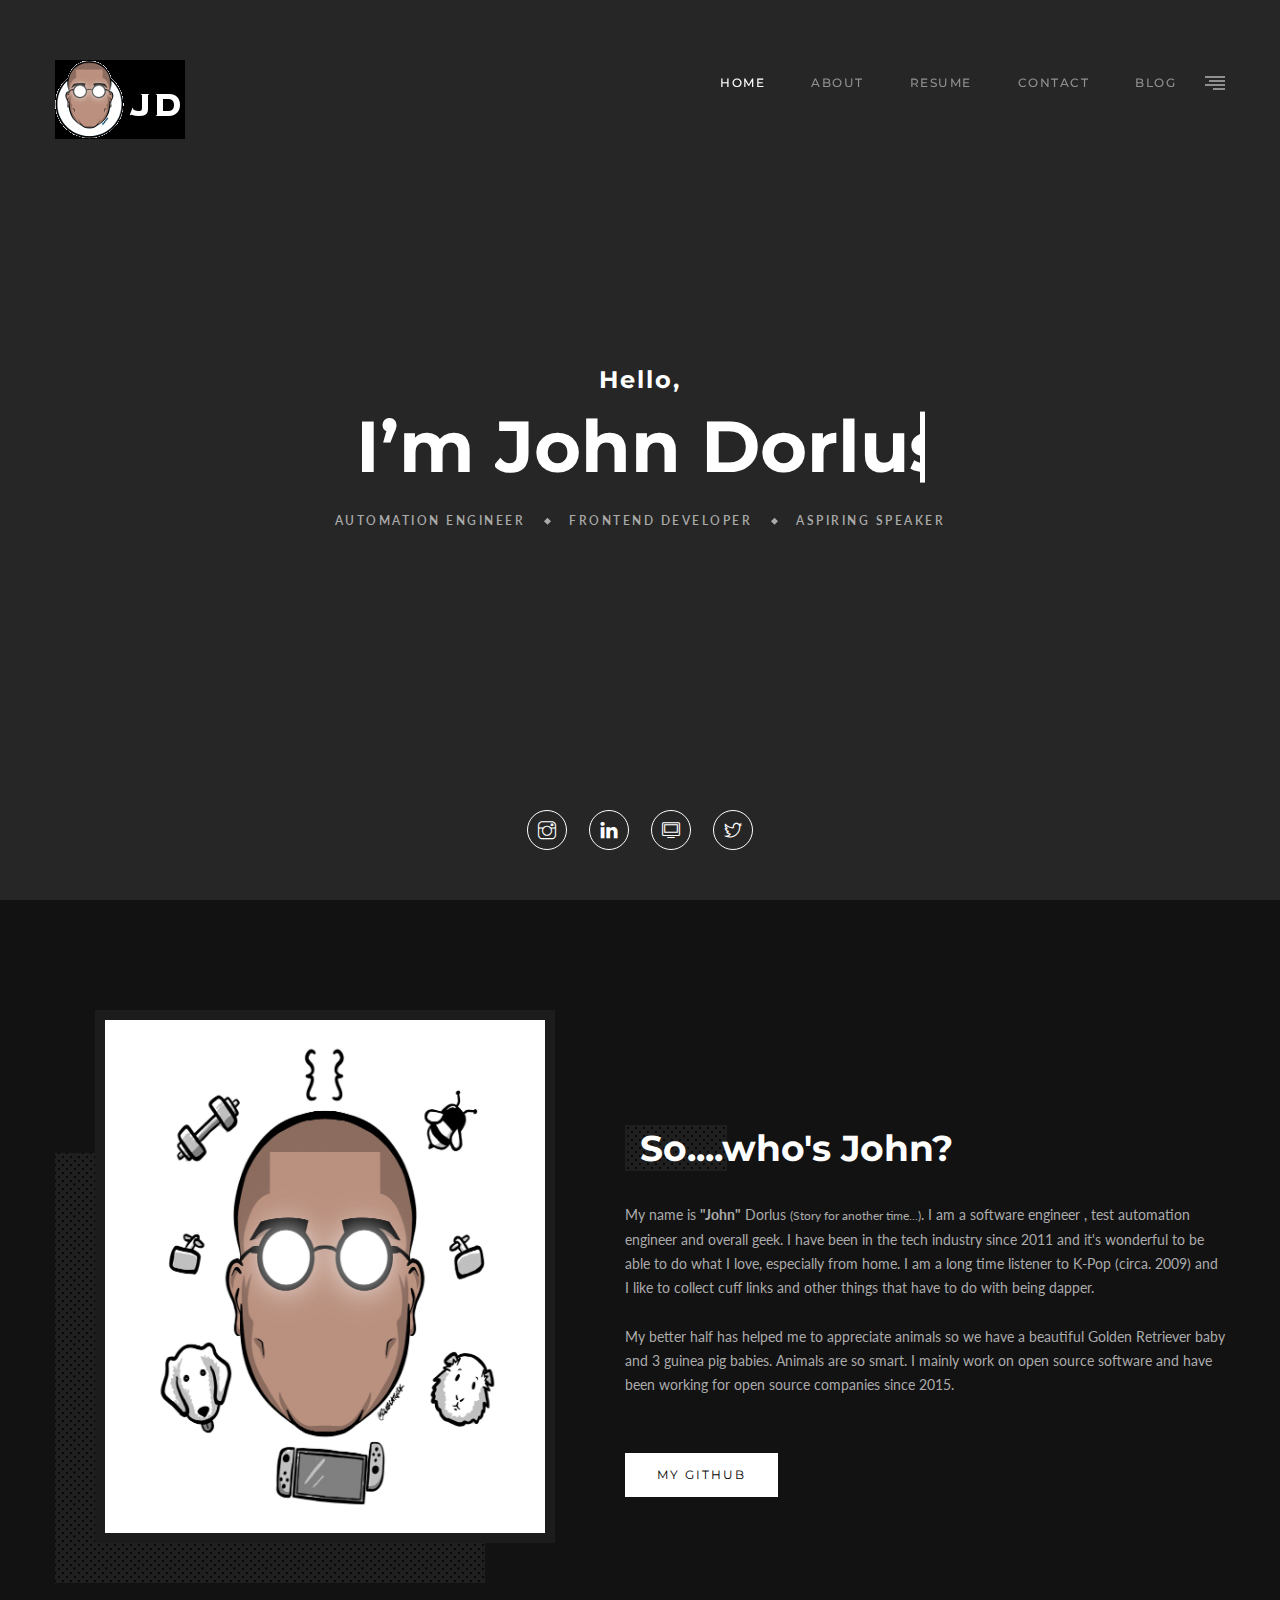
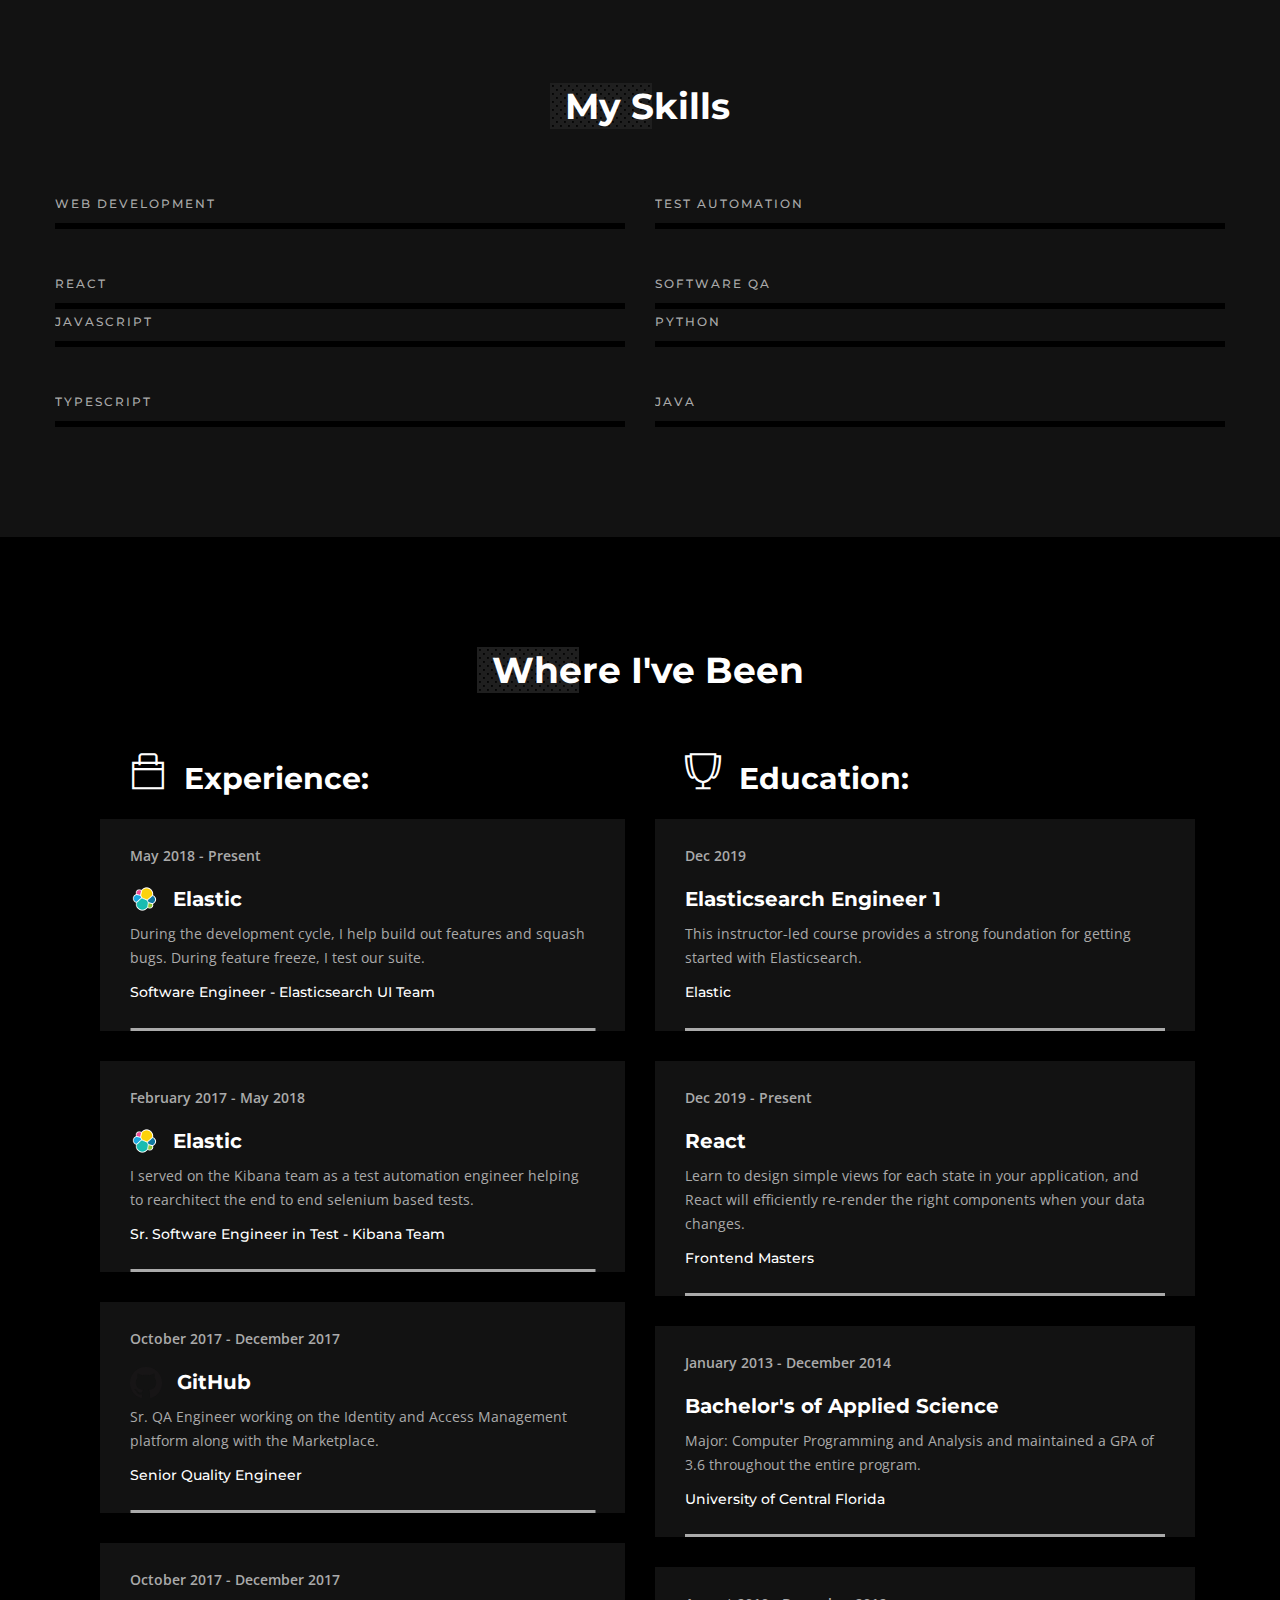
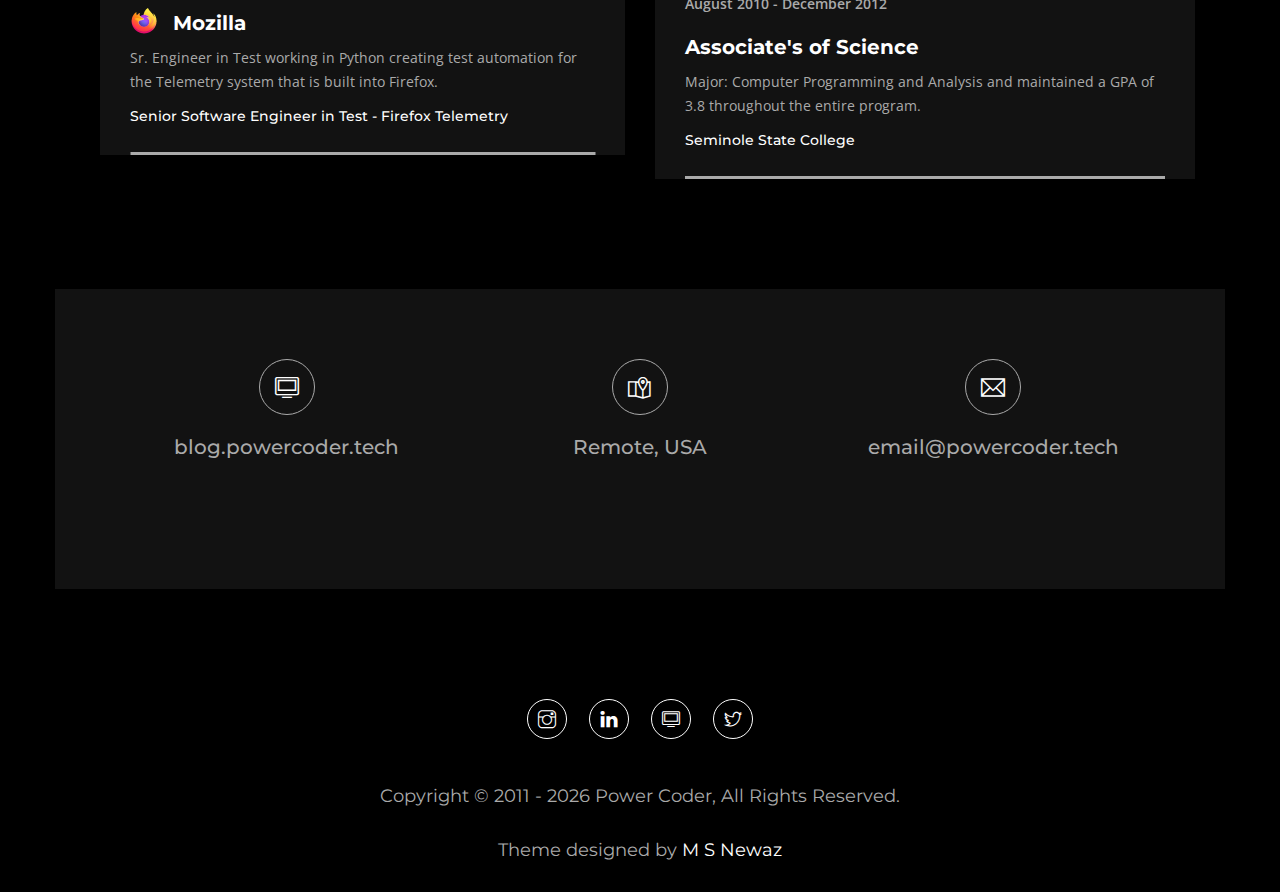
==== commit 7c802027: "Updated some images." ====
--- a/index.html
+++ b/index.html
@@ -8,7 +8,7 @@
     <meta name="description" content="">
     <meta name="viewport" content="width=device-width, initial-scale=1">
     <!-- Favicon icon -->
-    <link rel="icon" href="img/favicon.ico" sizes="16x16" type="image/png">
+    <link rel="icon" href="img/favicon.jpg" sizes="16x16" type="image/jpg">
     <!-- All CSS file included here -->
     <link rel="stylesheet" href="css/bootstrap.min.css">
     <link rel="stylesheet" href="css/slick.css">
@@ -30,7 +30,7 @@
                         <div class="col-sm-12">
                             <div class="navbar-inner">
                                 <div class="logo">
-                                    <a href="#"><img src="img/dark/JD_Logo.png" alt="Powercoder Logo" /></a>
+                                    <a href="#"><img src="img/powercoder_logo.jpg" alt="Powercoder Logo" /></a>
                                 </div>
                                 <div class="main-menu-wrapper" id="navigation">
                                     <ul class="nav navbar-nav navbar-right" id="main-menu">
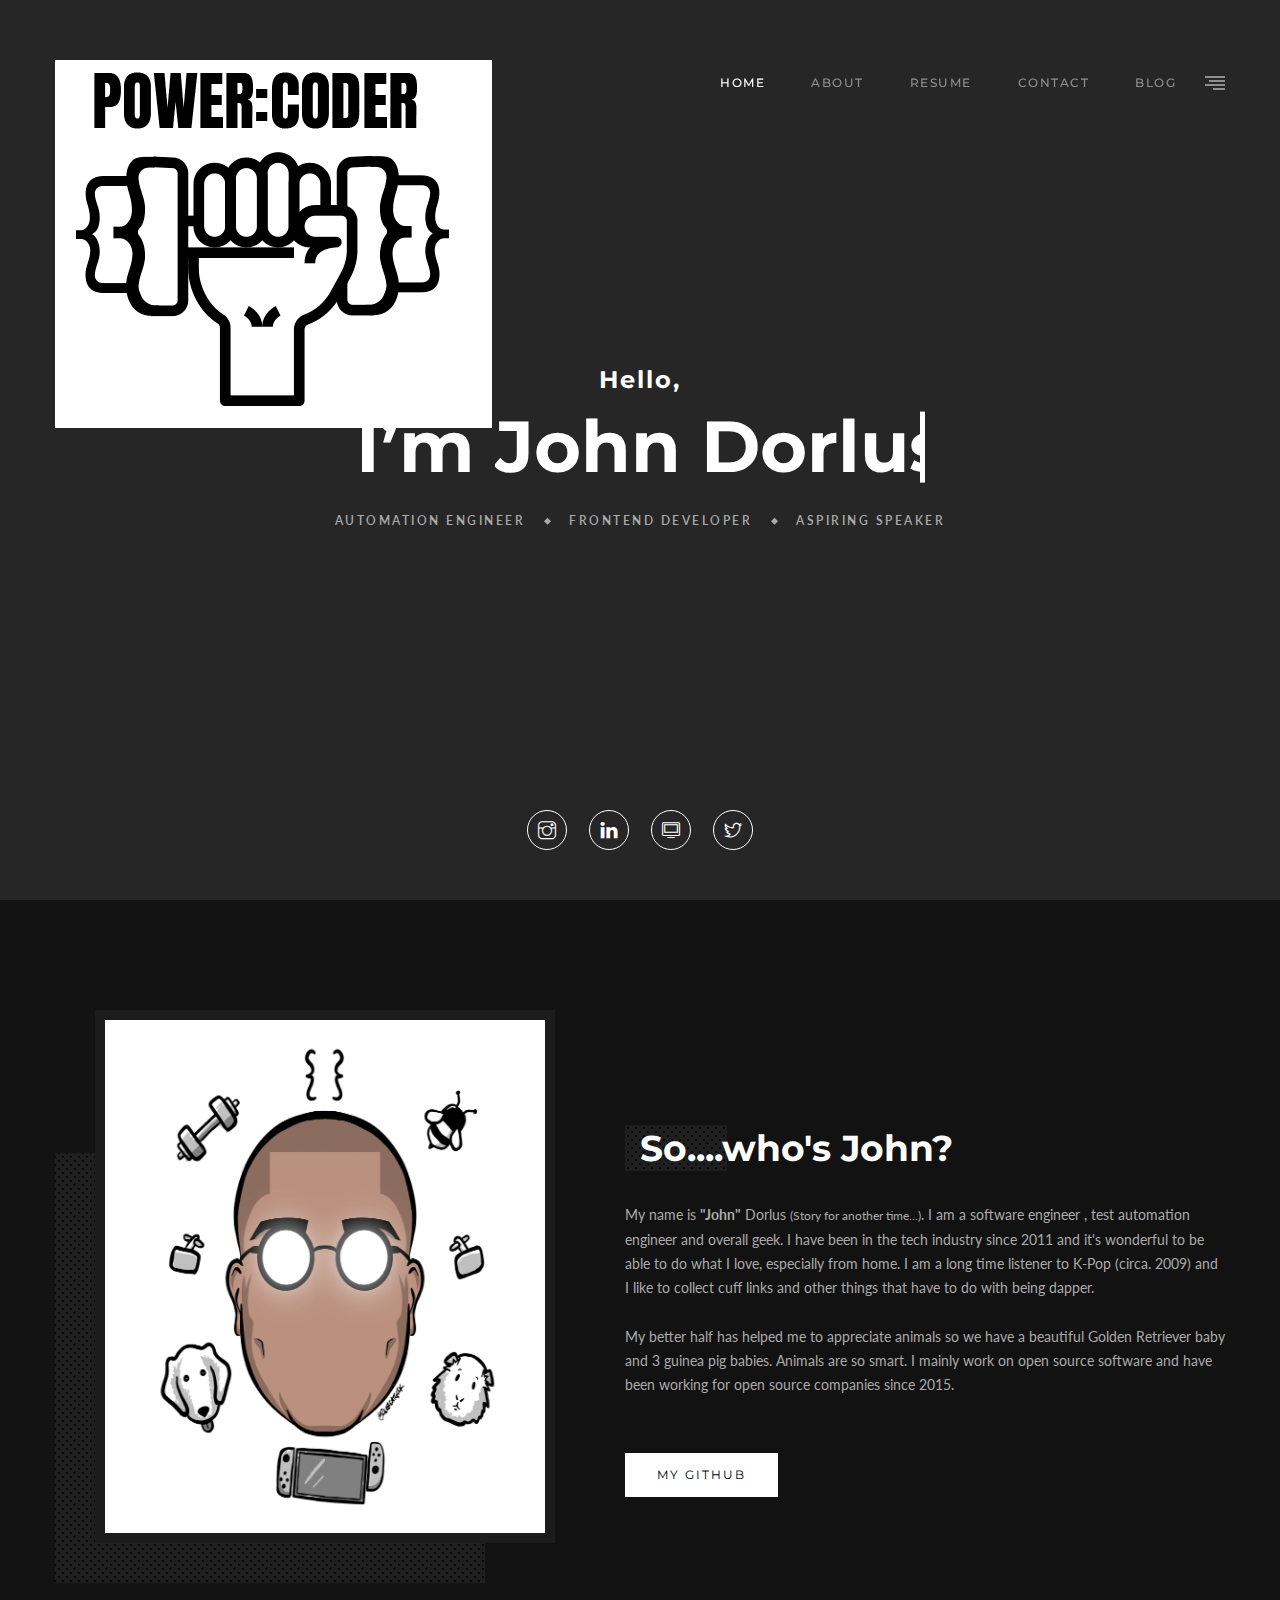
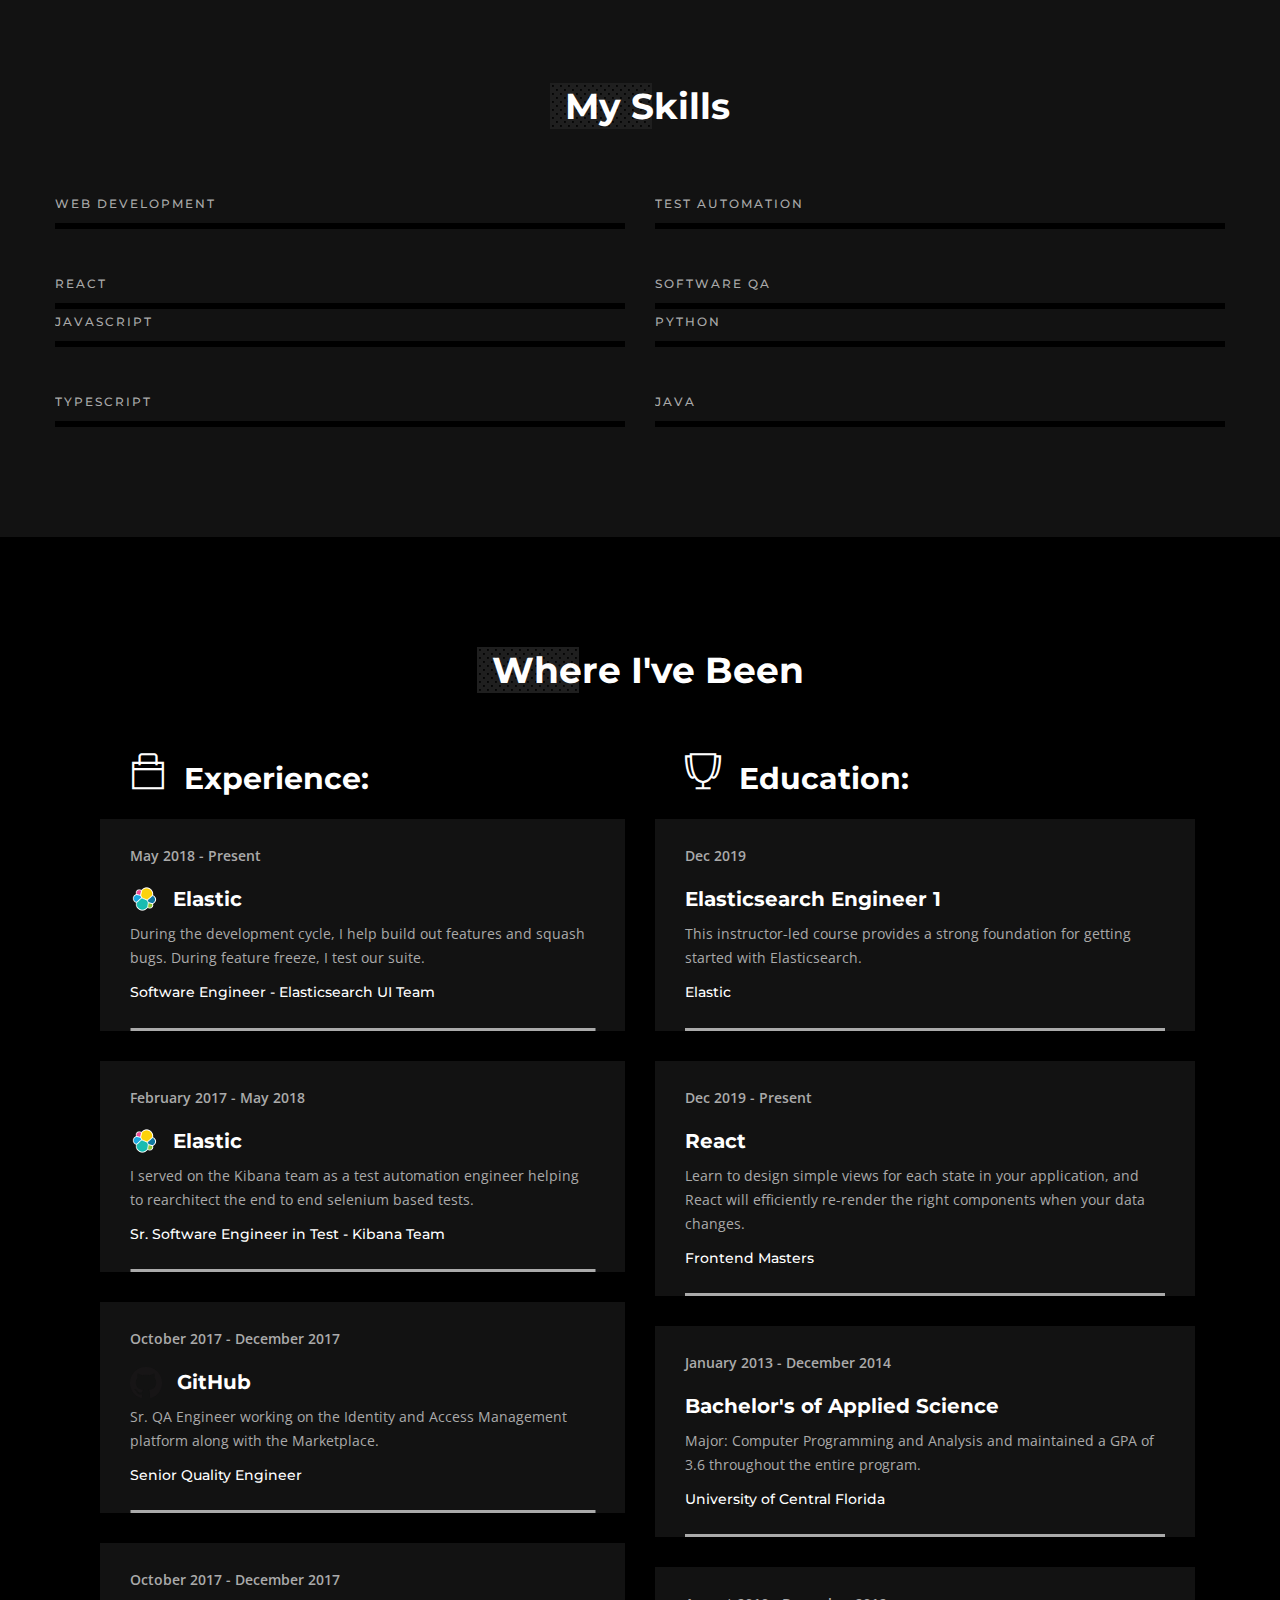
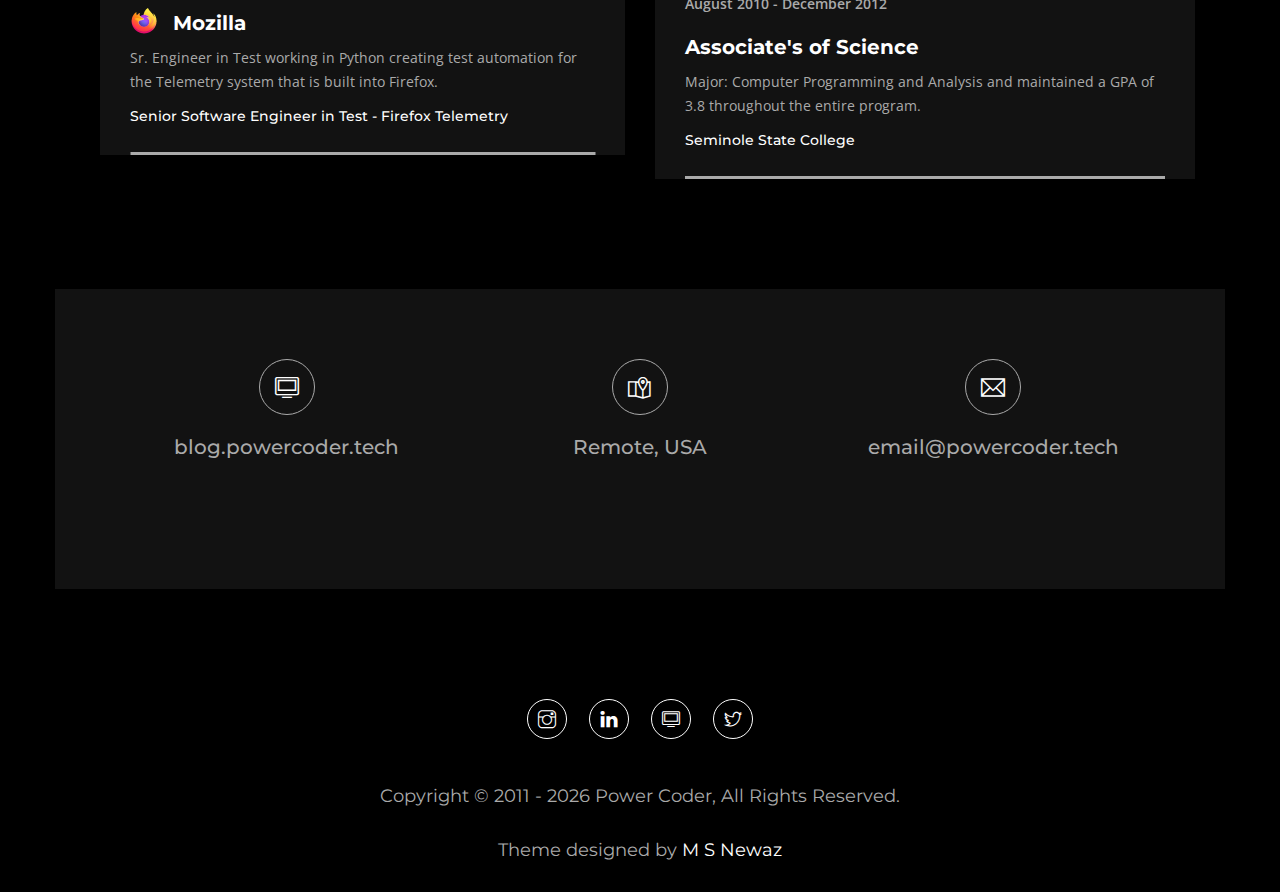
==== commit 384283f1: "Added new logo." ====
--- a/index.html
+++ b/index.html
@@ -30,7 +30,7 @@
                         <div class="col-sm-12">
                             <div class="navbar-inner">
                                 <div class="logo">
-                                    <a href="#"><img src="img/powercoder_logo.jpg" alt="Powercoder Logo" /></a>
+                                    <a href="#"><img src="img/powercoder logo.png" alt="Powercoder Logo" /></a>
                                 </div>
                                 <div class="main-menu-wrapper" id="navigation">
                                     <ul class="nav navbar-nav navbar-right" id="main-menu">
@@ -60,7 +60,7 @@
                 <i class="ti-close"></i>
             </div>
             <div class="menu-logo">
-                <a href="index.html"><img src="img/dark/JD_Logo.png" alt=""></a>
+                <a href="index.html"><img src="img/powercoder logo (1).png" alt="Power Coder Logo"></a>
             </div>
             <nav class="navbar">
                 <div class="mainmenu-box" id="navigation-2">
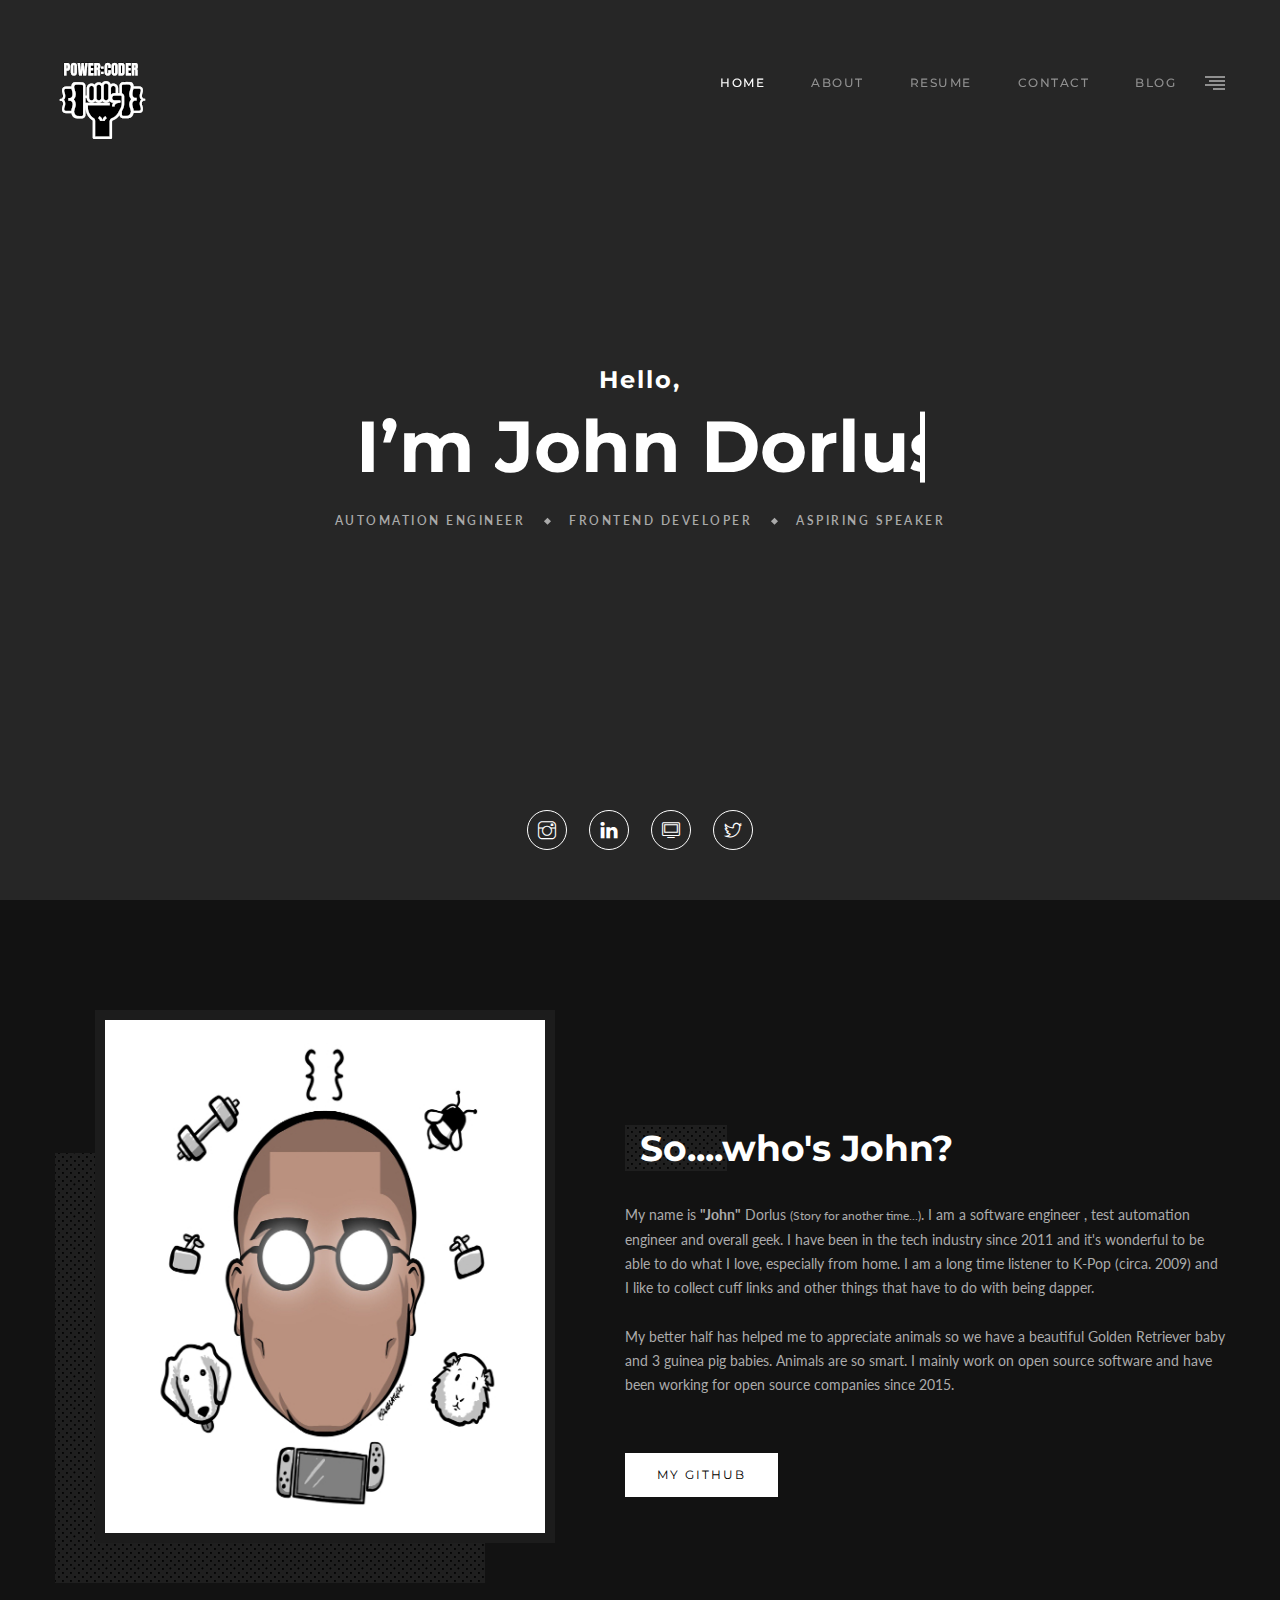
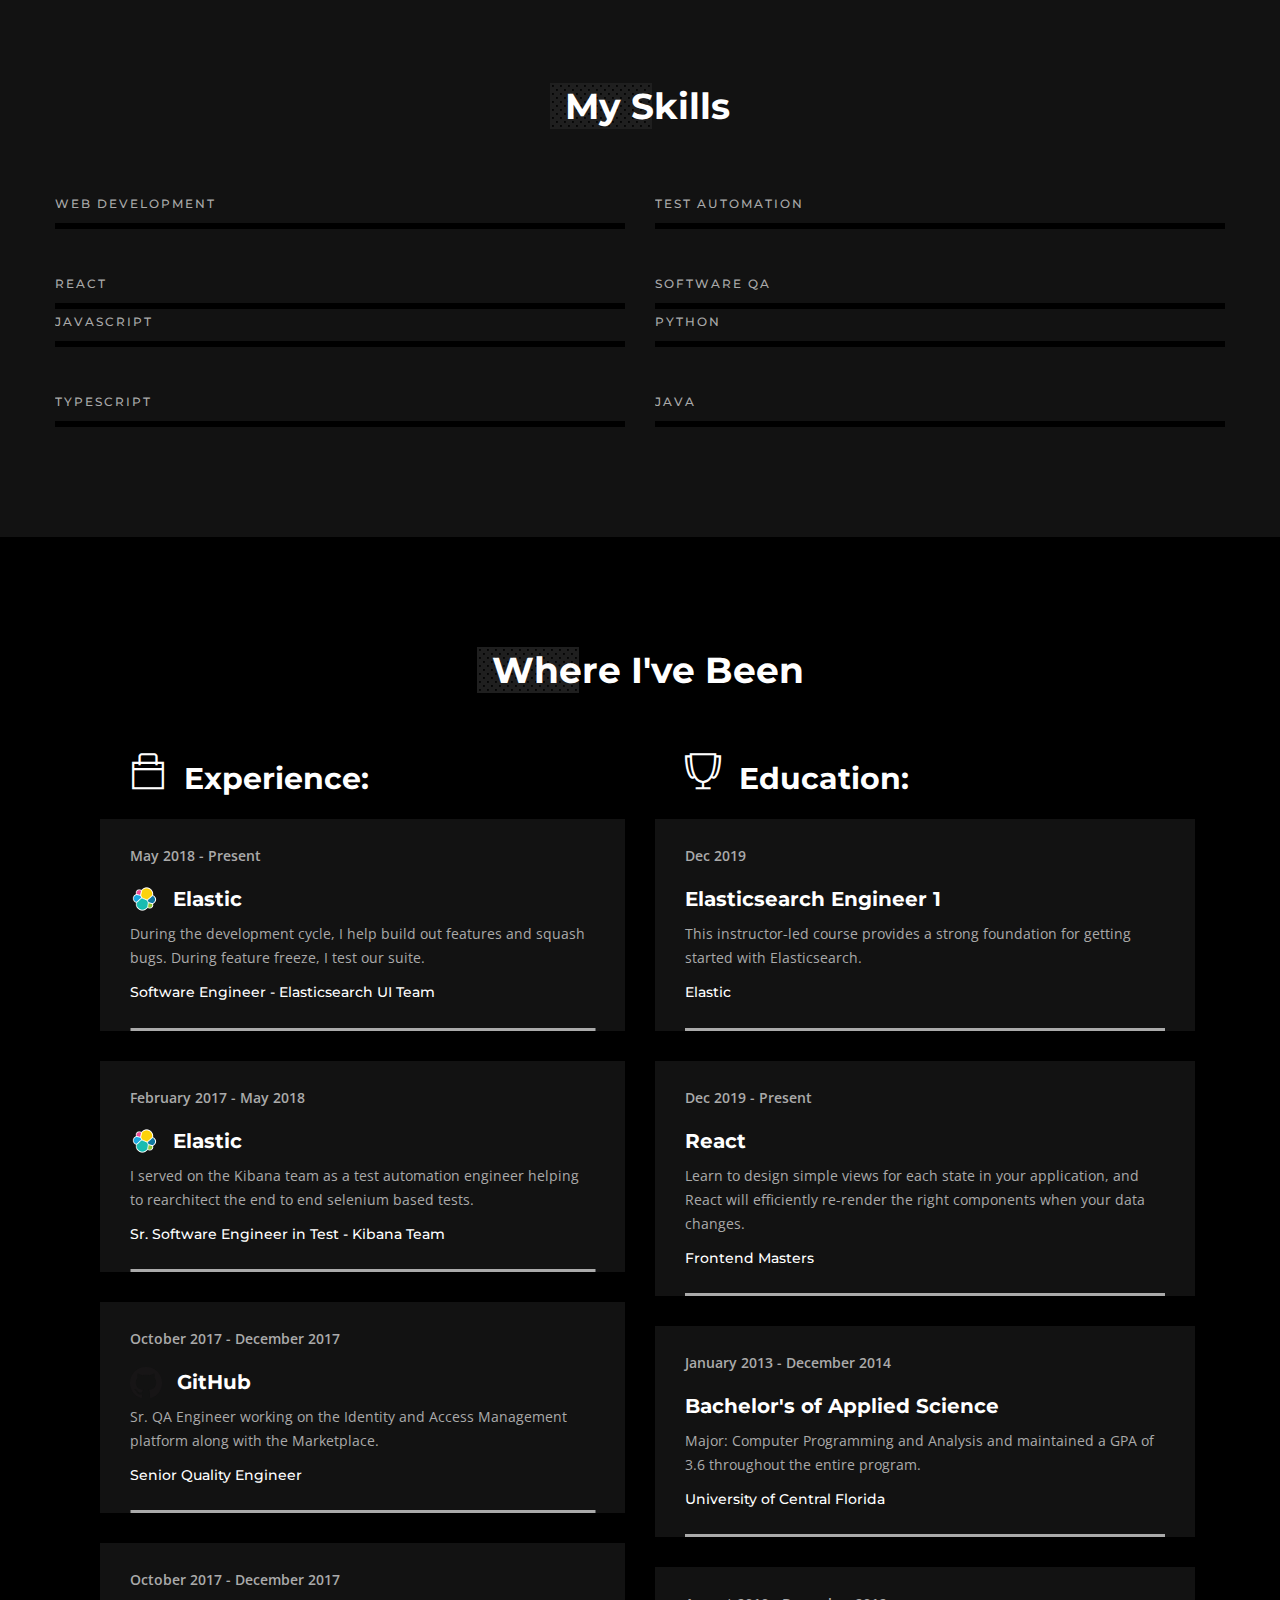
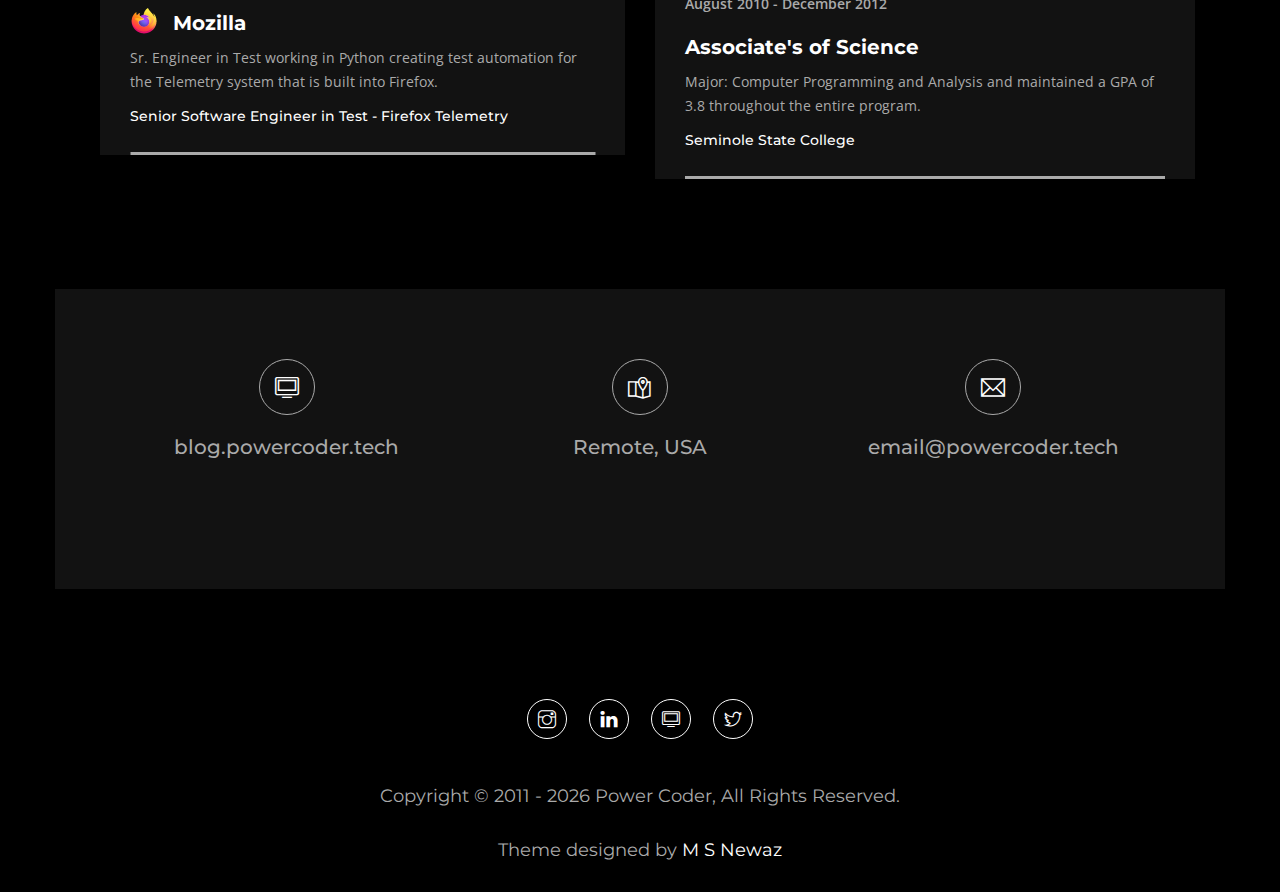
==== commit e08801d3: "Fixed logo usage." ====
--- a/index.html
+++ b/index.html
@@ -60,7 +60,7 @@
                 <i class="ti-close"></i>
             </div>
             <div class="menu-logo">
-                <a href="index.html"><img src="img/powercoder logo (1).png" alt="Power Coder Logo"></a>
+                <a href="index.html"><img src="img/powercoder logo.png" alt="Power Coder Logo"></a>
             </div>
             <nav class="navbar">
                 <div class="mainmenu-box" id="navigation-2">
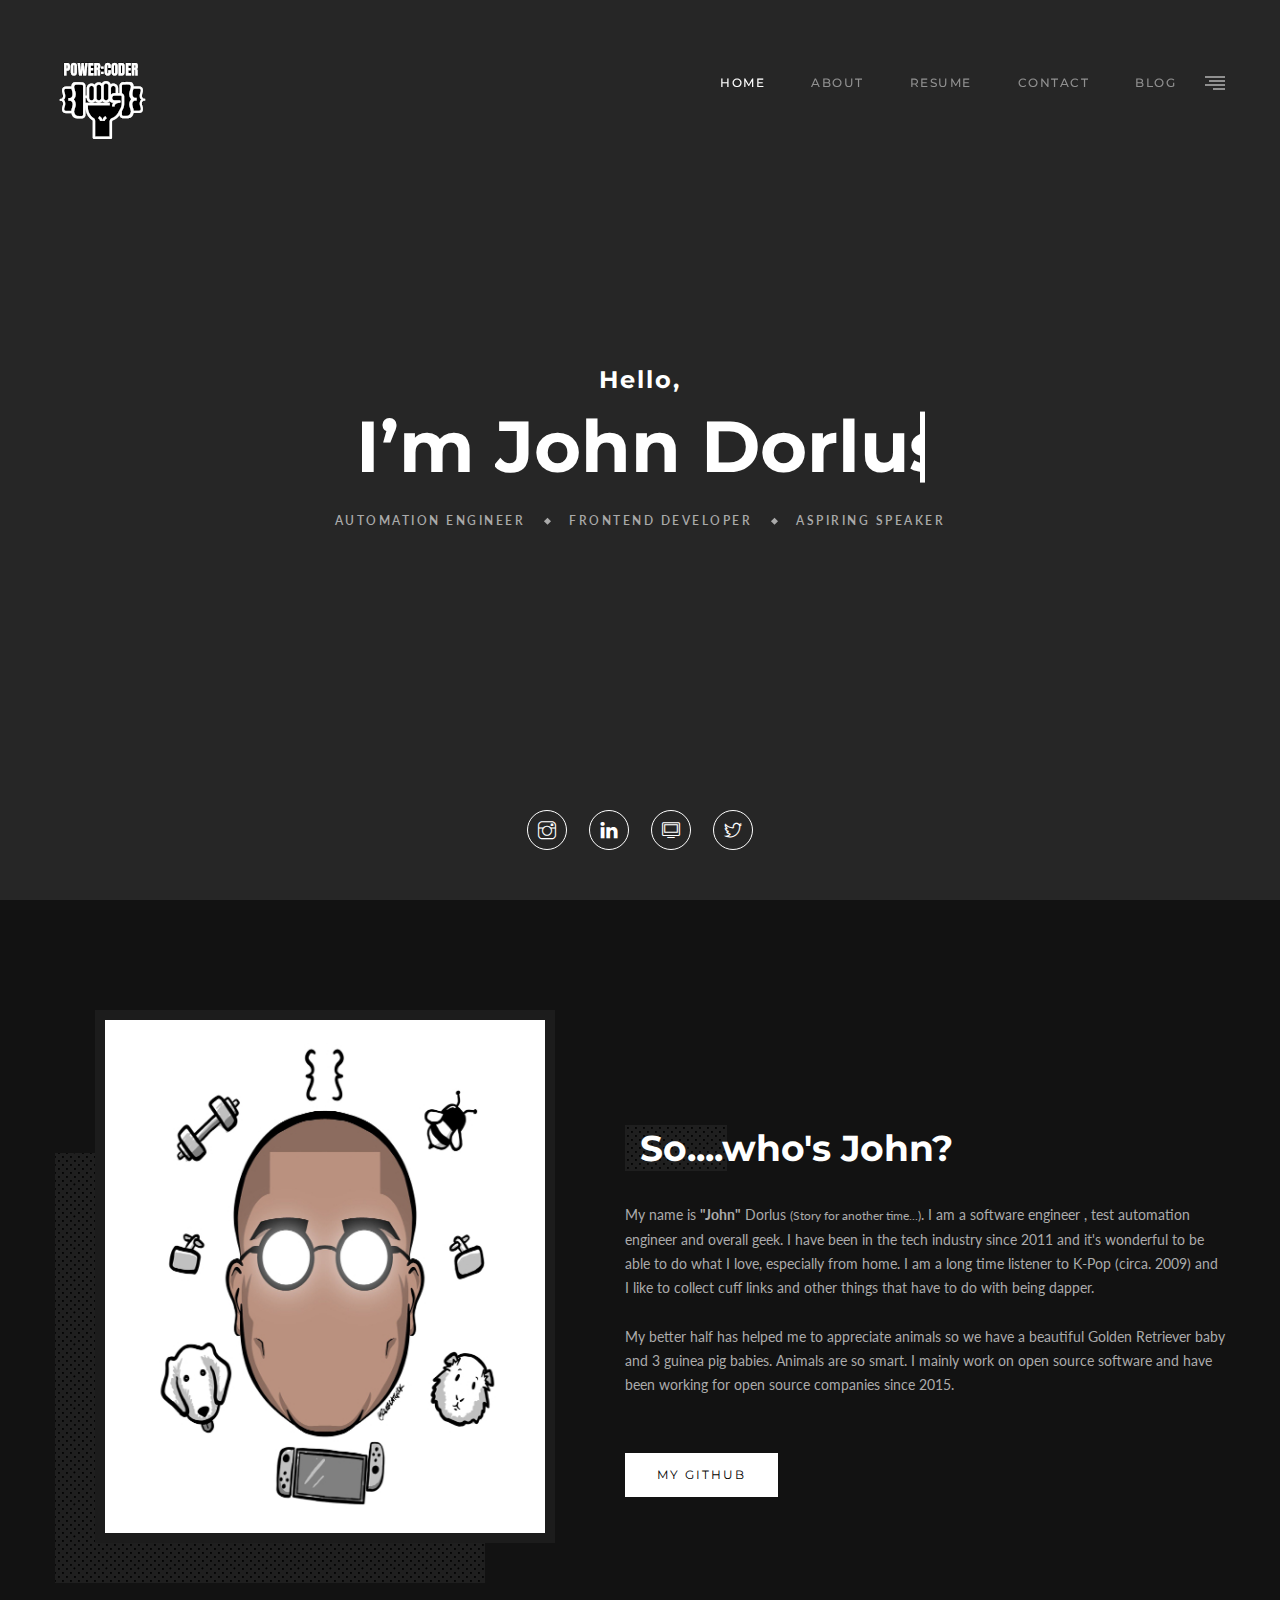
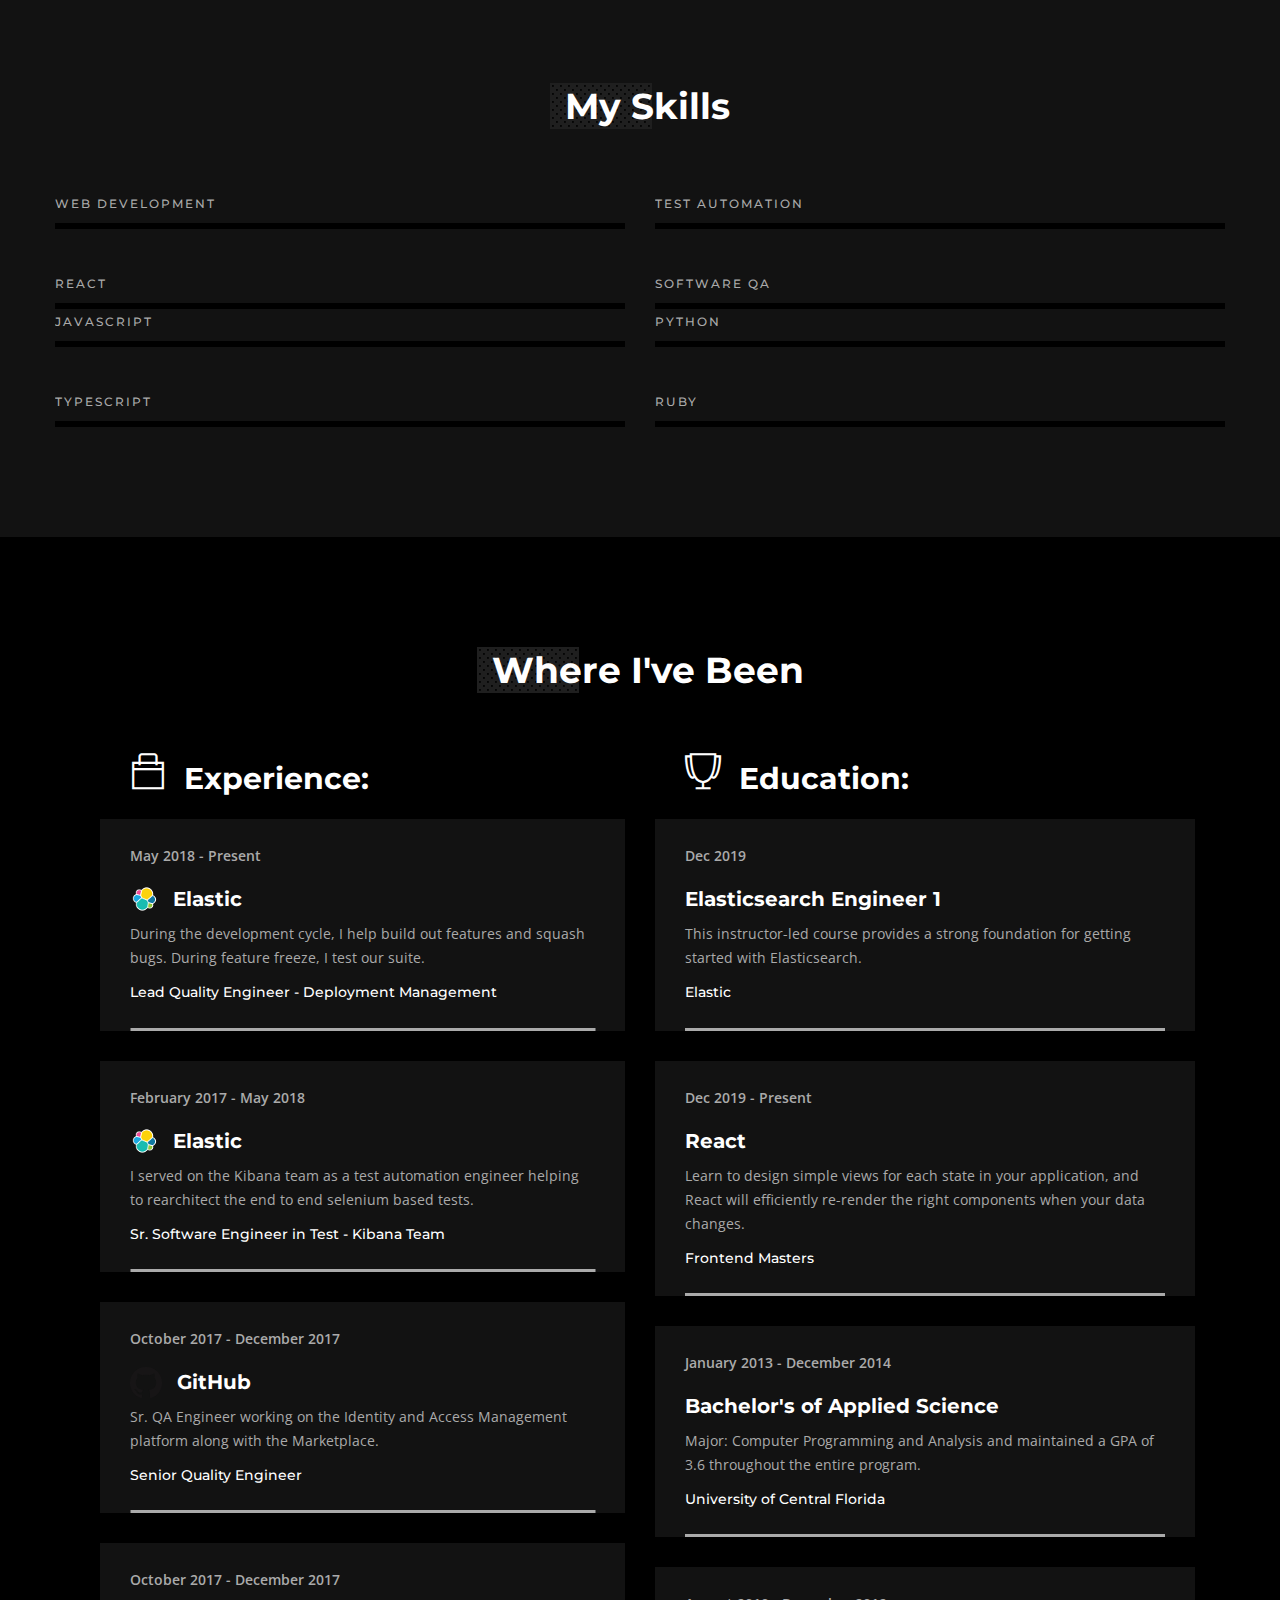
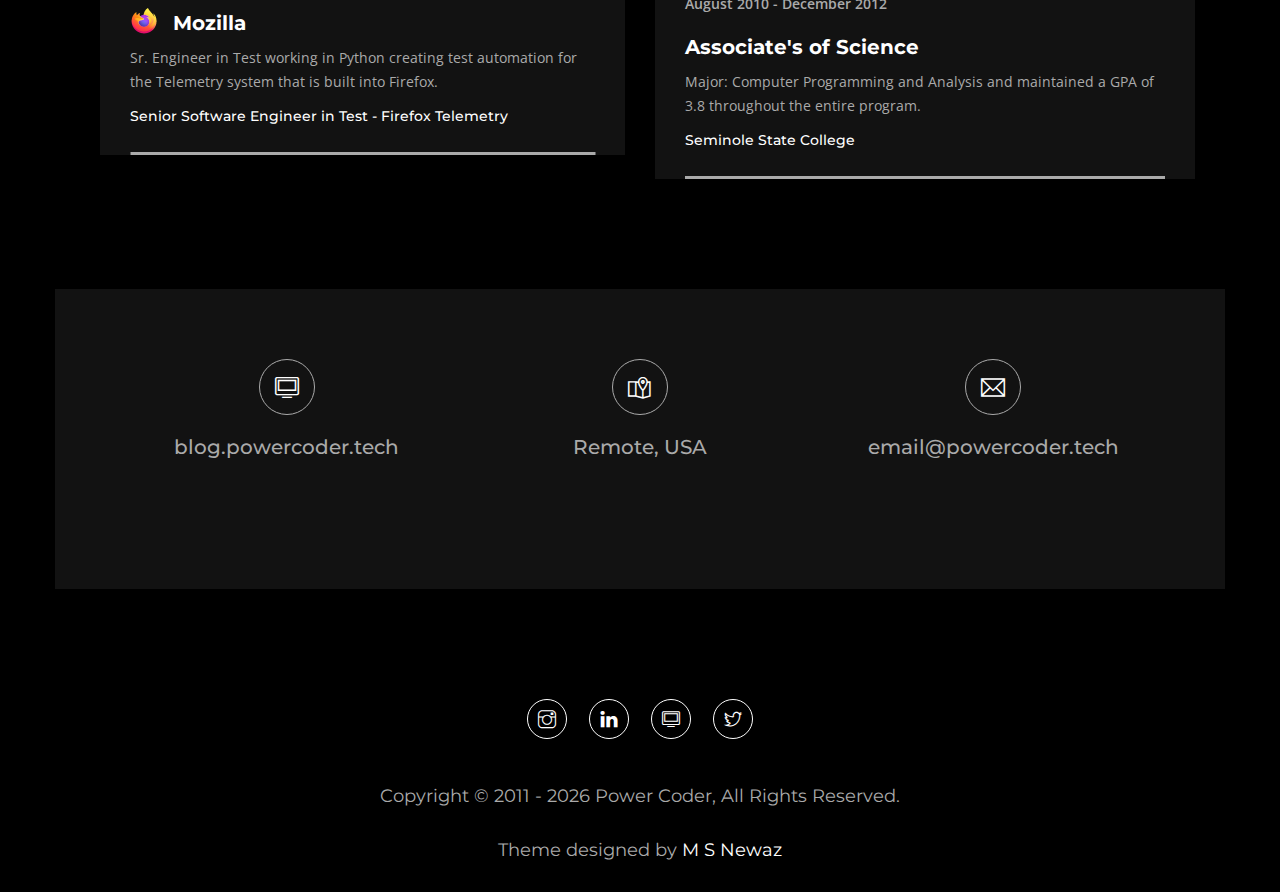
==== commit e56cc331: "Made some changes to home page." ====
--- a/index.html
+++ b/index.html
@@ -111,7 +111,7 @@
                                             <b class="is-visible">John Dorlus</b>
                                             <b>a Software Engineer</b>
                                             <b>a Test Automation Engineer</b>
-                                            <b>an Elastician</b>
+                                            <b>a Free Agent</b>
                                         </span>
                                     </h1>
                                     <h1 class="mobile-slider-title">I’m John Dorlus</h1>
@@ -280,17 +280,17 @@
                                         <div class="progress-bar wow fadeInLeft animated" role="progressbar"
                                             aria-valuenow="75" aria-valuemin="0" aria-valuemax="100" style="width: 75%;"
                                             data-wow-delay=".7s" data-wow-duration="0.7s">
-                                            <span>75%</span>
-                                        </div>
-                                    </div>
-                                </div>
-                                <div class="single-progressbar">
-                                    <h6>Java</h6>
+                                            <span>60%</span>
+                                        </div>
+                                    </div>
+                                </div>
+                                <div class="single-progressbar">
+                                    <h6>Ruby</h6>
                                     <div class="progress">
                                         <div class="progress-bar wow fadeInLeft animated" role="progressbar"
                                             aria-valuenow="70" aria-valuemin="0" aria-valuemax="100" style="width: 70%;"
                                             data-wow-delay=".8s" data-wow-duration="0.8s">
-                                            <span>70%</span>
+                                            <span>60%</span>
                                         </div>
                                     </div>
                                 </div>
@@ -319,7 +319,7 @@
                                 <p>During the development cycle, I help build out features and squash bugs. During
                                     feature freeze, I test our suite.
                                 </p>
-                                <h5>Software Engineer - Elasticsearch UI Team</h5>
+                                <h5>Lead Quality Engineer - Deployment Management</h5>
                             </div>
                             <div class="single-resume">
                                 <p class="work-duration">February 2017 - May 2018</p>
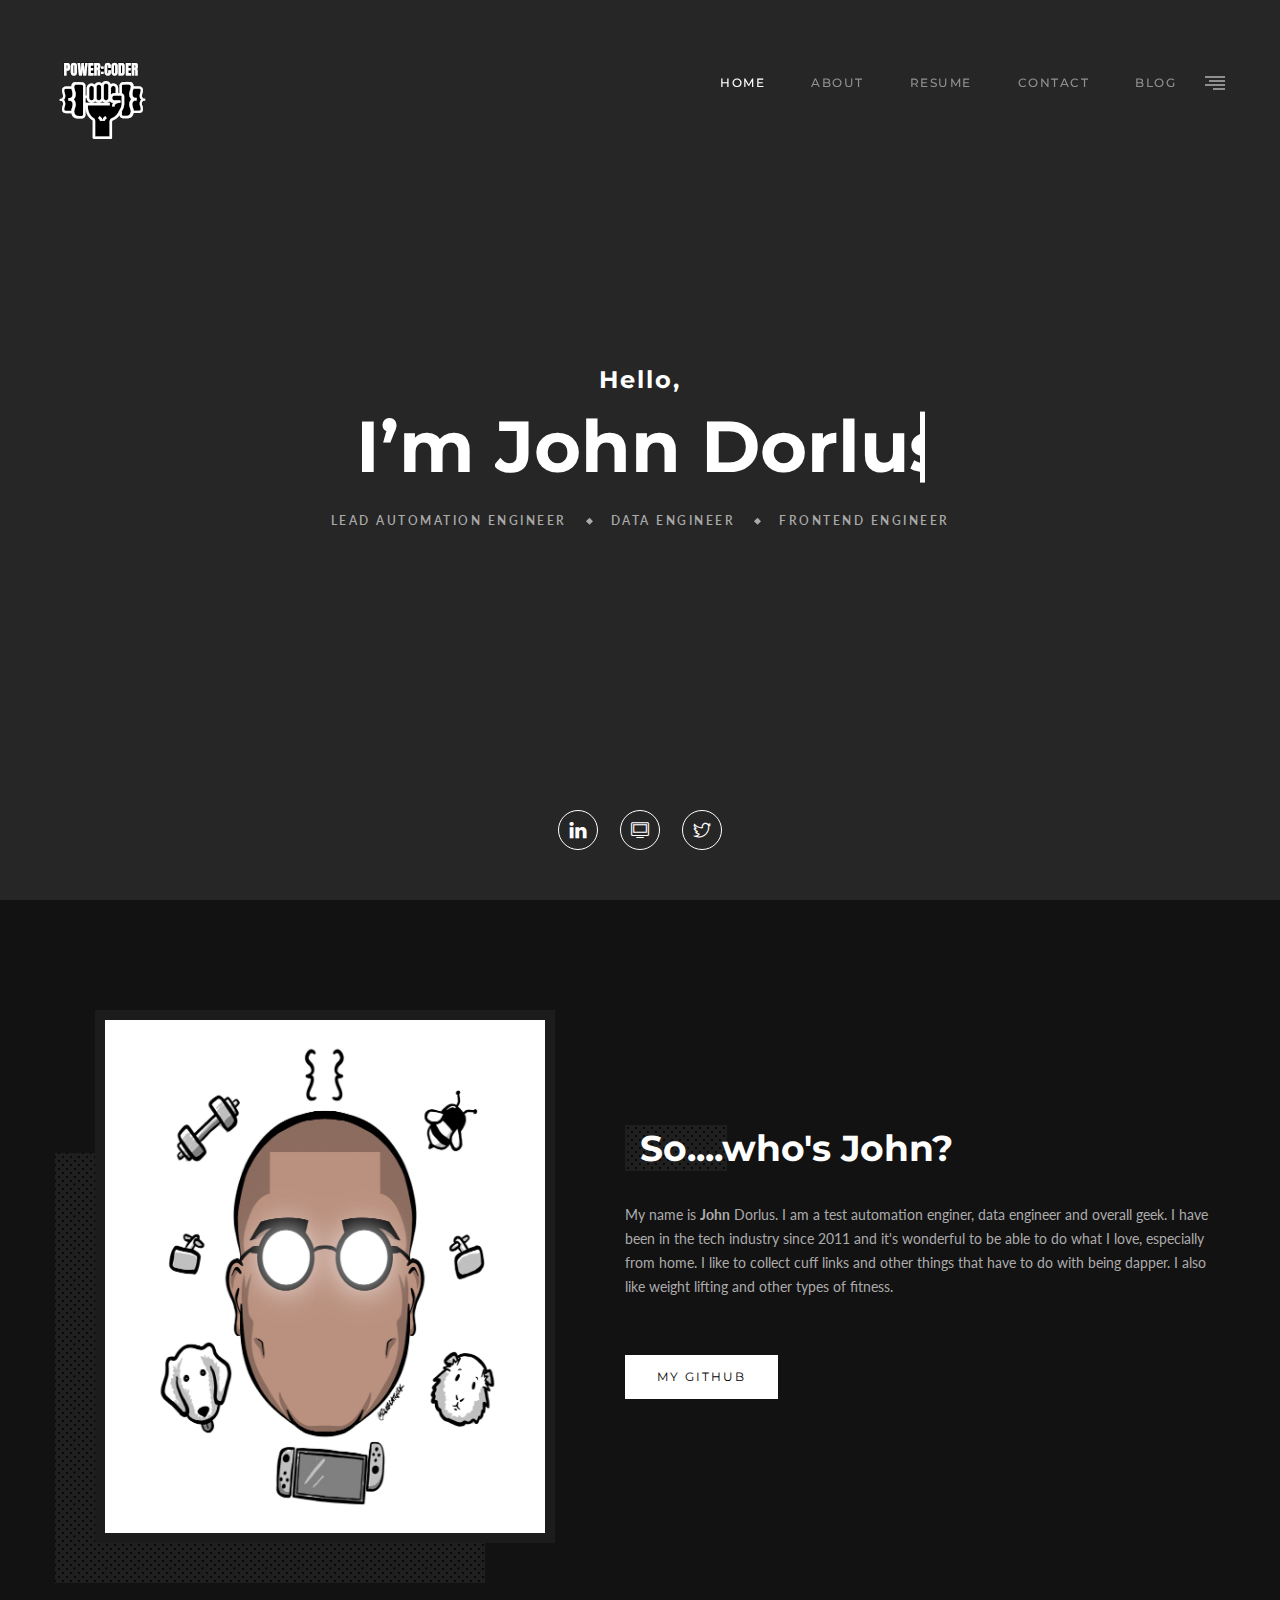
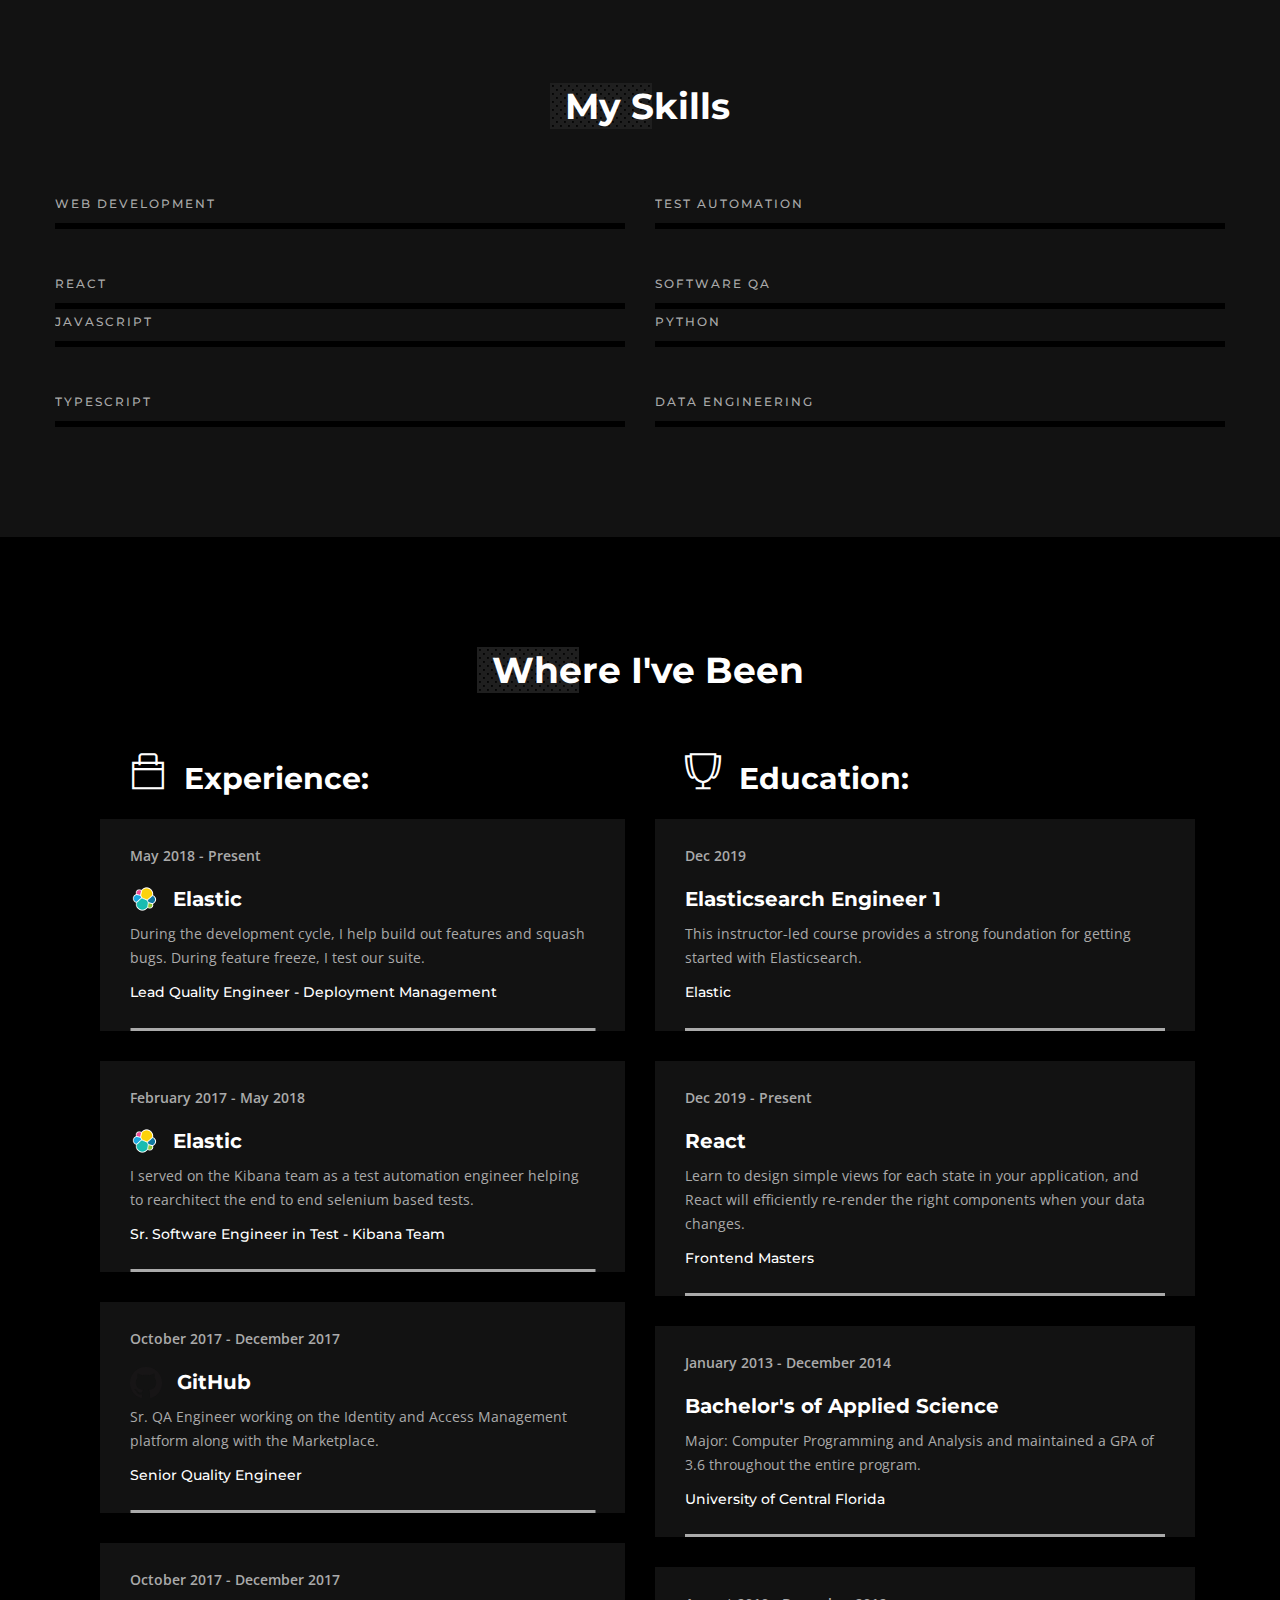
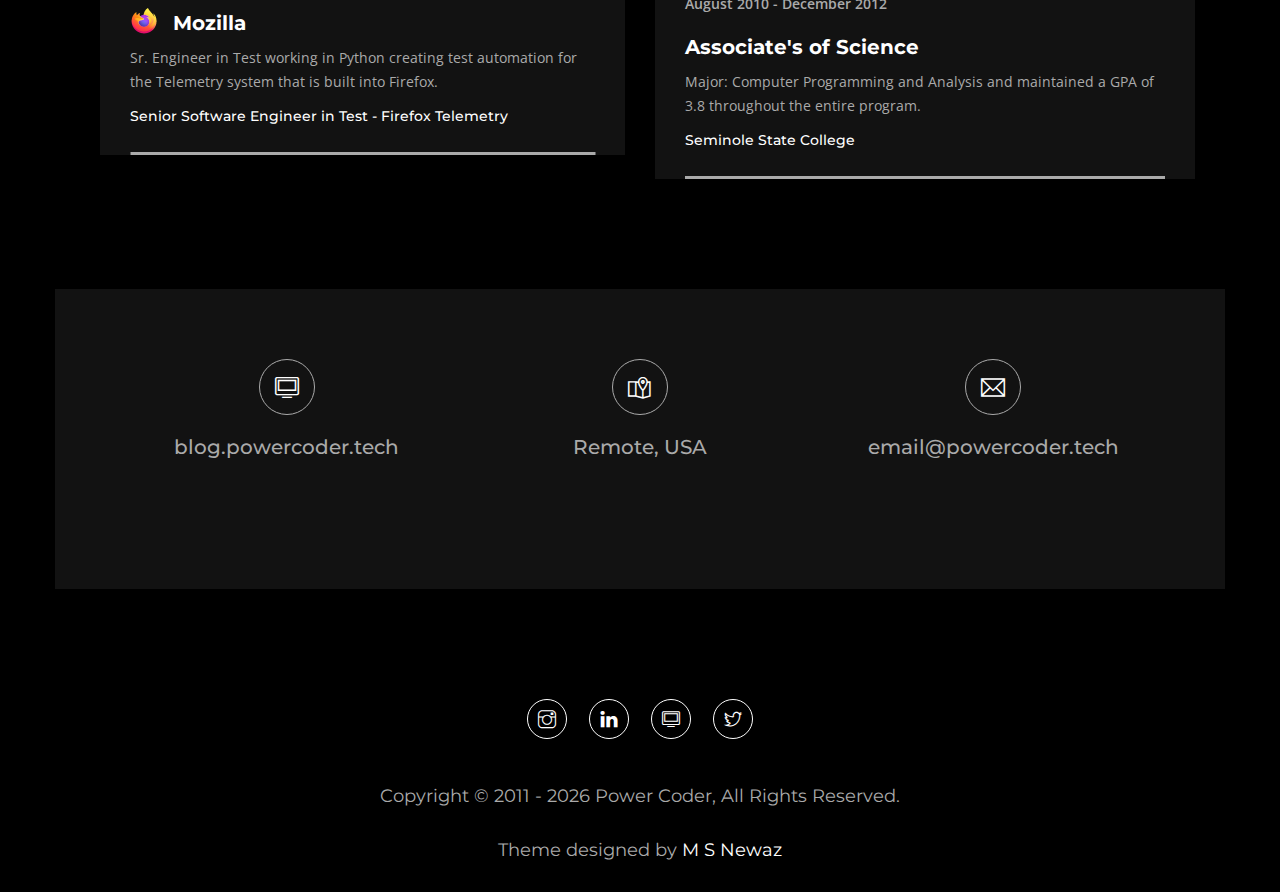
==== commit b9892b3d: "Changed home page." ====
--- a/index.html
+++ b/index.html
@@ -116,17 +116,13 @@
                                     </h1>
                                     <h1 class="mobile-slider-title">I’m John Dorlus</h1>
                                     <ul class="profile-description">
-                                        <li>AUTOMATION ENGINEER</li>
-                                        <li>FRONTEND DEVELOPER</li>
-                                        <li>ASPIRING SPEAKER</li>
+                                        <li>LEAD AUTOMATION ENGINEER</li>
+                                        <li>DATA ENGINEER</li>
+                                        <li>FRONTEND ENGINEER</li>
                                     </ul>
                                 </div>
                                 <div class="header-social social-bookmark">
                                     <ul>
-                                        <li>
-                                            <a target="_blank" href="https://www.instagram.com/thepowercoder"><i
-                                                    class="ti-instagram"></i></a>
-                                        </li>
                                         <li>
                                             <a target="_blank" href="https://www.linkedin.com/in/johndorlus"><i
                                                     class="ti-linkedin"></i></a>
@@ -163,20 +159,13 @@
                                 </div>
                                 <div class="profile-details">
                                     <p>
-                                        My name is <b>"John"</b> Dorlus <small>(Story for another time...)</small>. I am
-                                        a software engineer
-                                        , test automation engineer and overall geek. I have been in the tech industry
+                                        My name is <b>John</b> Dorlus. I am
+                                        a test automation enginer, data engineer 
+                                        and overall geek. I have been in the tech industry
                                         since 2011 and it's wonderful
-                                        to be able to do what I love, especially from home. I am a long time listener to
-                                        K-Pop (circa. 2009) and I like
+                                        to be able to do what I love, especially from home. I like
                                         to collect cuff links and other things that have to do with being dapper.
-                                    </p>
-                                    <p>
-                                        My better half has helped me to appreciate animals so we have a beautiful Golden
-                                        Retriever baby and 3 guinea
-                                        pig babies. Animals are so smart. I mainly work on open source software and have
-                                        been working for open source
-                                        companies since 2015.
+                                        I also like weight lifting and other types of fitness.
                                     </p>
                                 </div>
                                 <div class="profile-action-btn">
@@ -278,17 +267,17 @@
                                     <h6>Python</h6>
                                     <div class="progress">
                                         <div class="progress-bar wow fadeInLeft animated" role="progressbar"
-                                            aria-valuenow="75" aria-valuemin="0" aria-valuemax="100" style="width: 75%;"
+                                            aria-valuenow="60" aria-valuemin="0" aria-valuemax="100" style="width: 60%;"
                                             data-wow-delay=".7s" data-wow-duration="0.7s">
                                             <span>60%</span>
                                         </div>
                                     </div>
                                 </div>
                                 <div class="single-progressbar">
-                                    <h6>Ruby</h6>
-                                    <div class="progress">
-                                        <div class="progress-bar wow fadeInLeft animated" role="progressbar"
-                                            aria-valuenow="70" aria-valuemin="0" aria-valuemax="100" style="width: 70%;"
+                                    <h6>Data Engineering</h6>
+                                    <div class="progress">
+                                        <div class="progress-bar wow fadeInLeft animated" role="progressbar"
+                                            aria-valuenow="60" aria-valuemin="0" aria-valuemax="100" style="width: 60%;"
                                             data-wow-delay=".8s" data-wow-duration="0.8s">
                                             <span>60%</span>
                                         </div>
